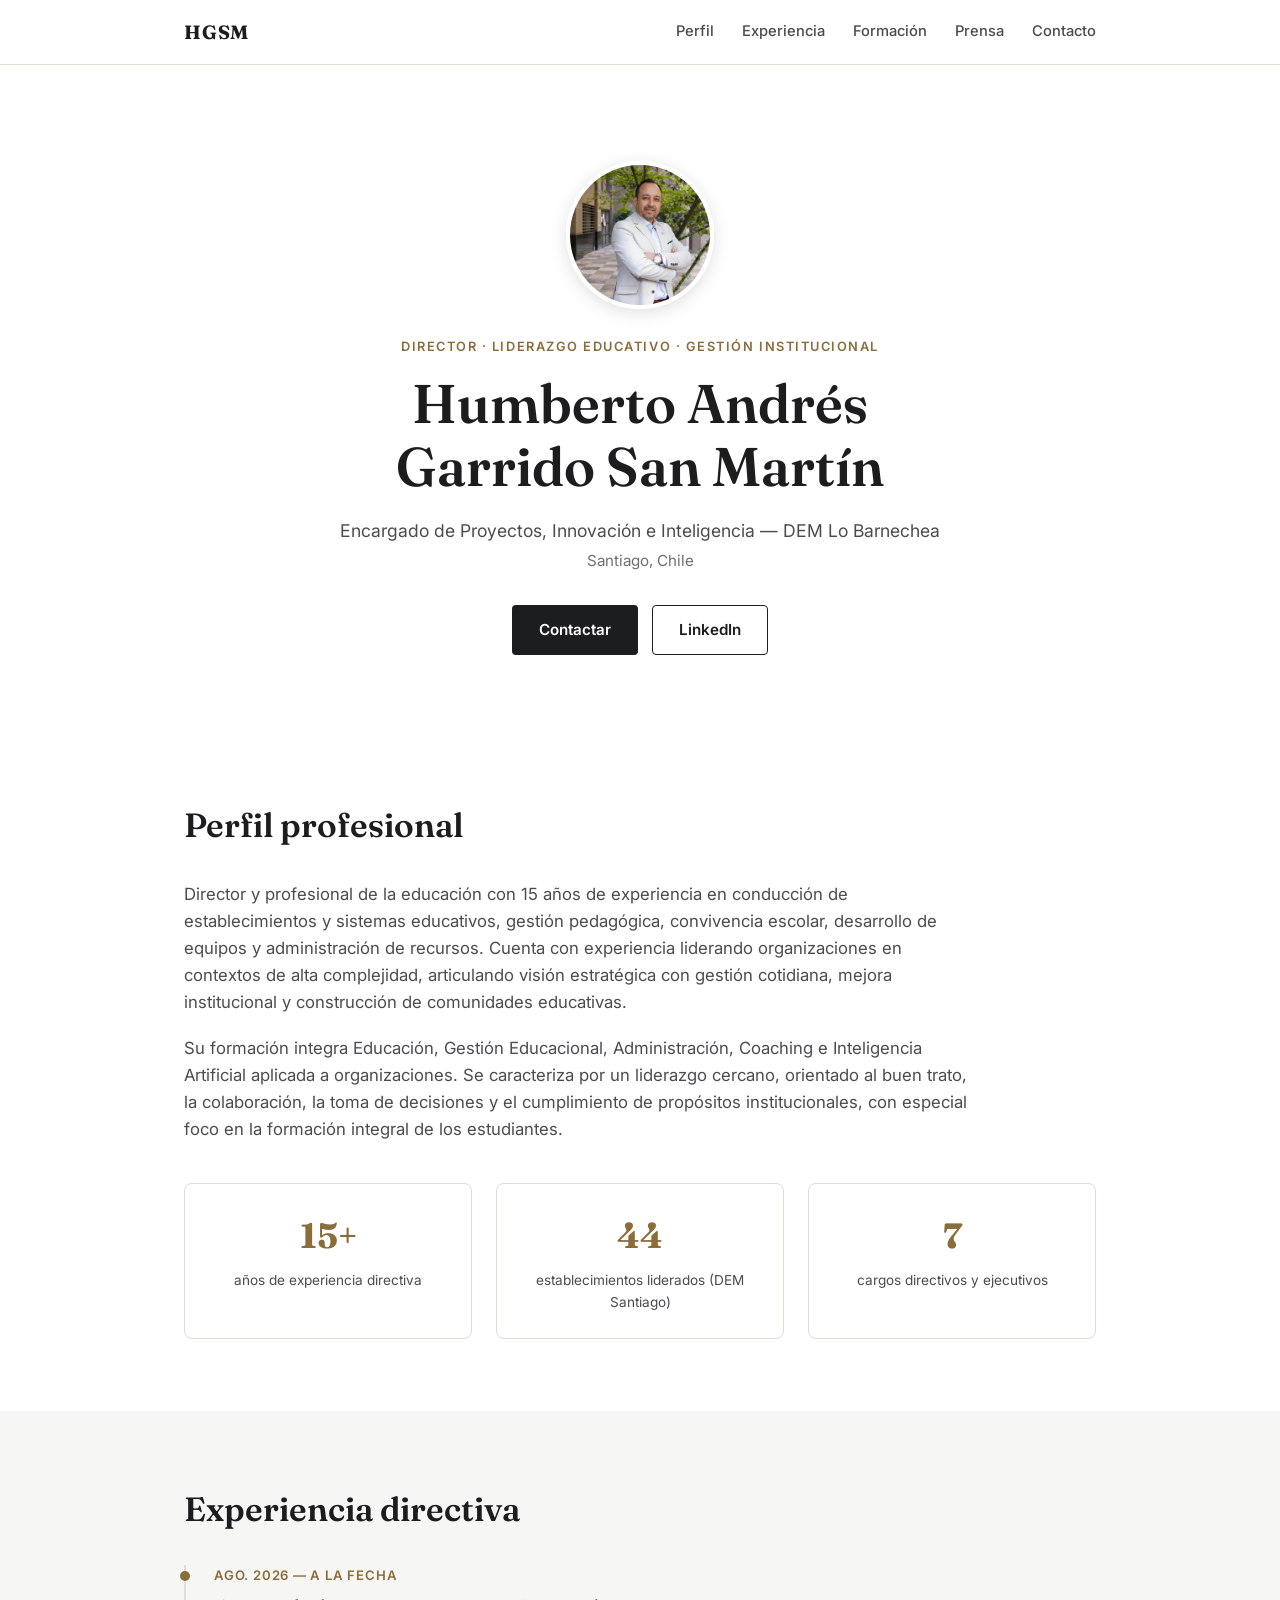
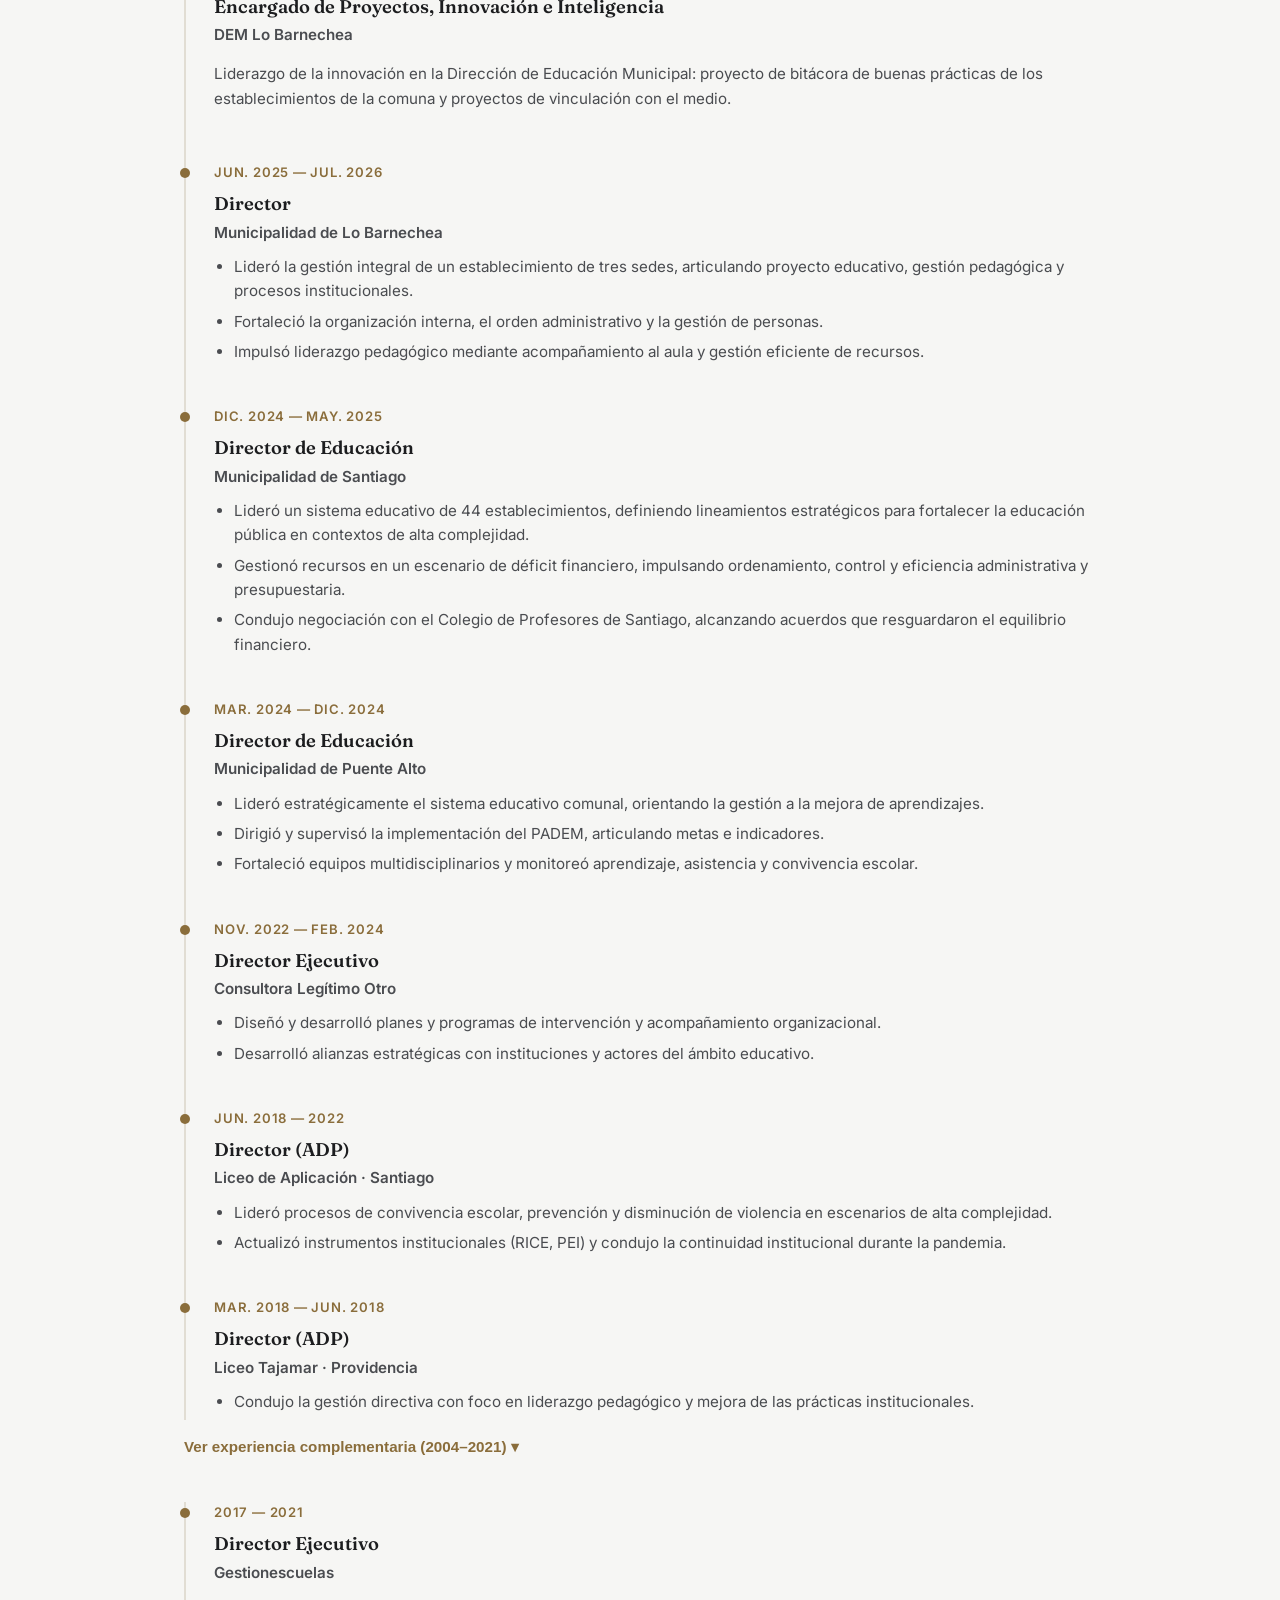
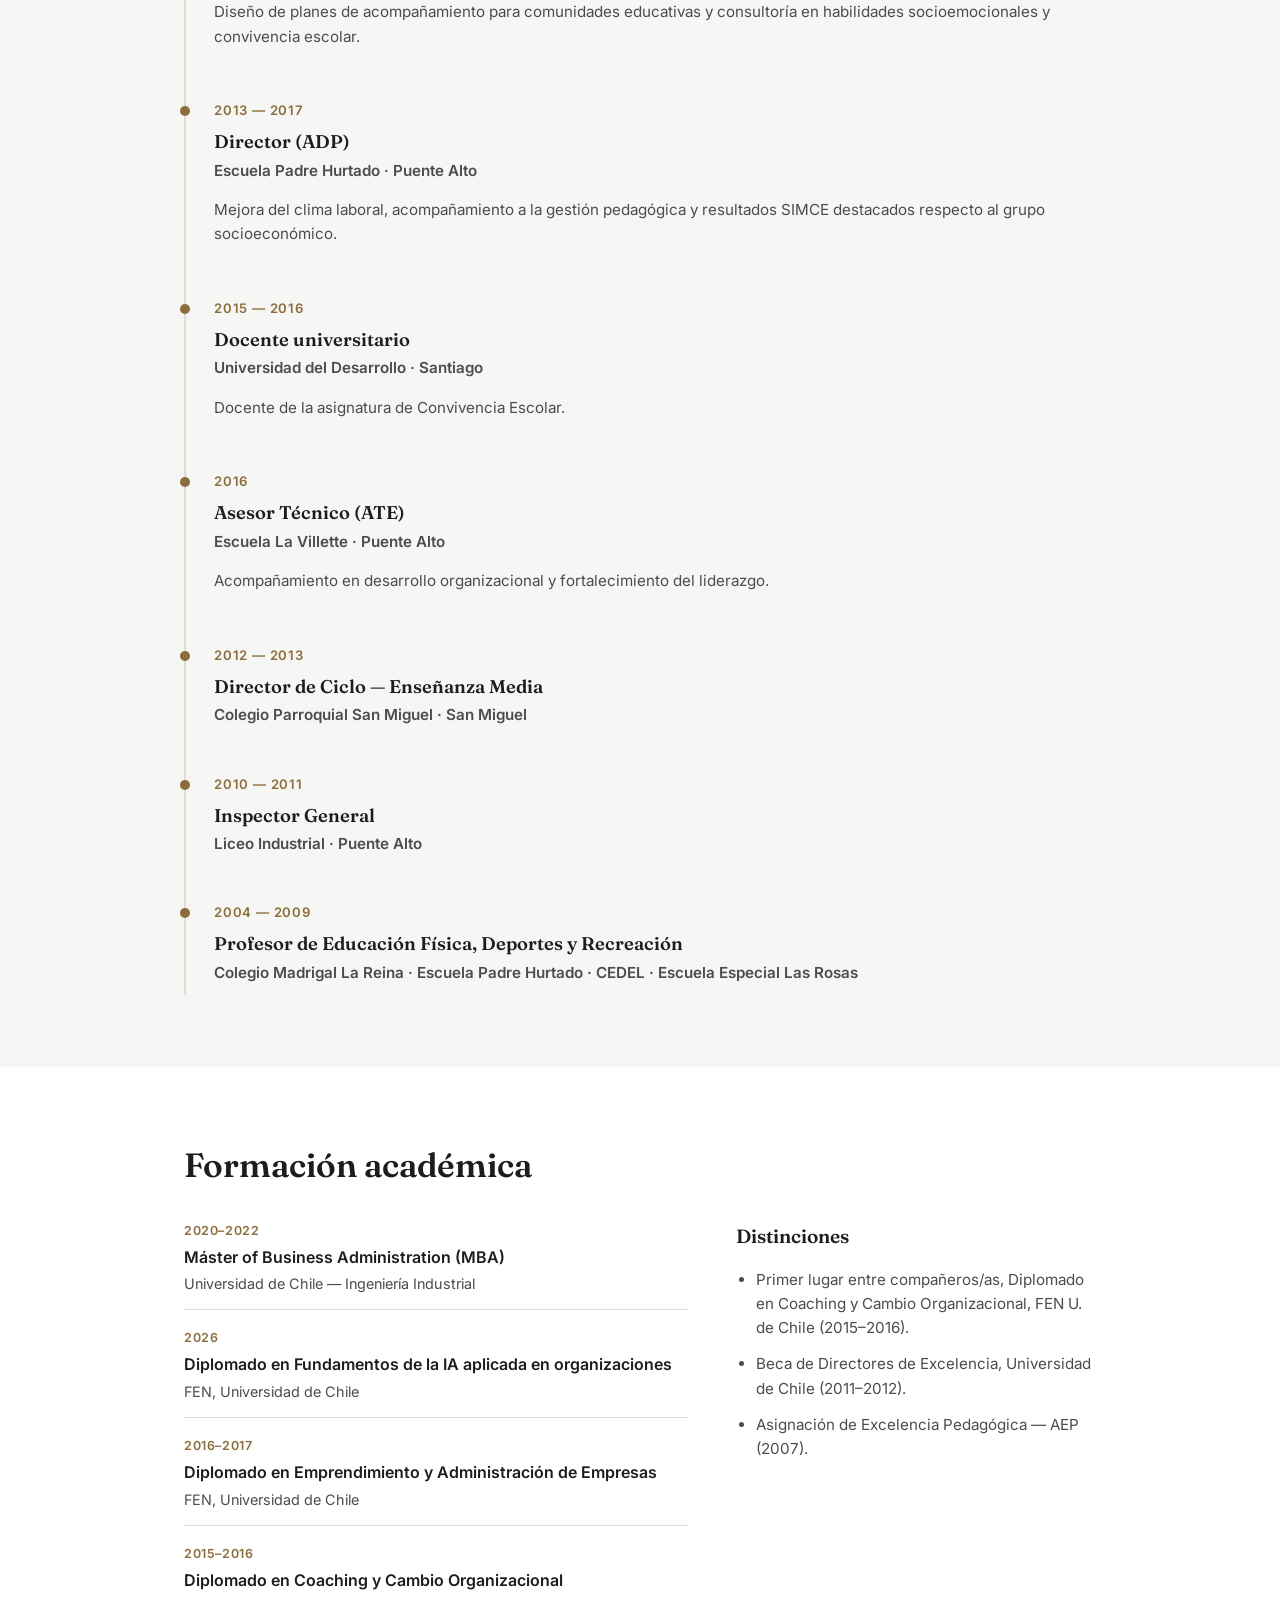
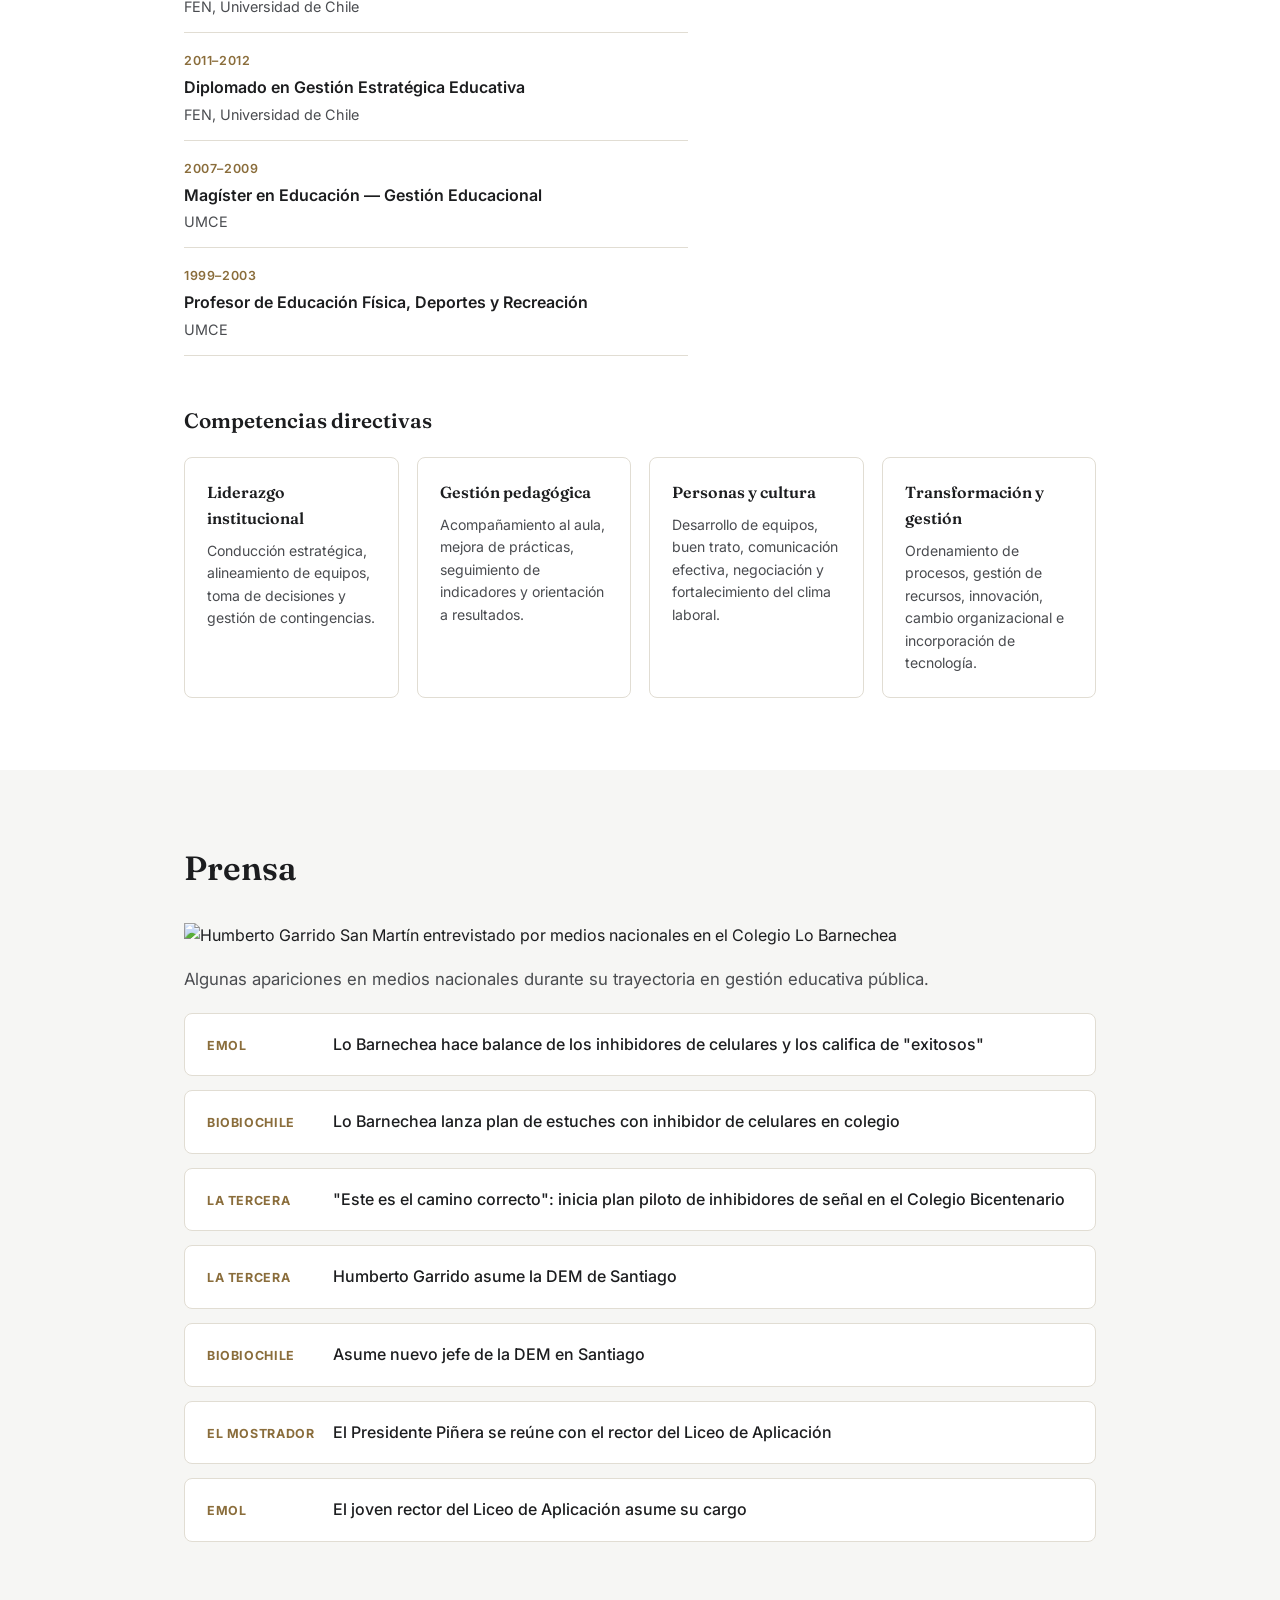
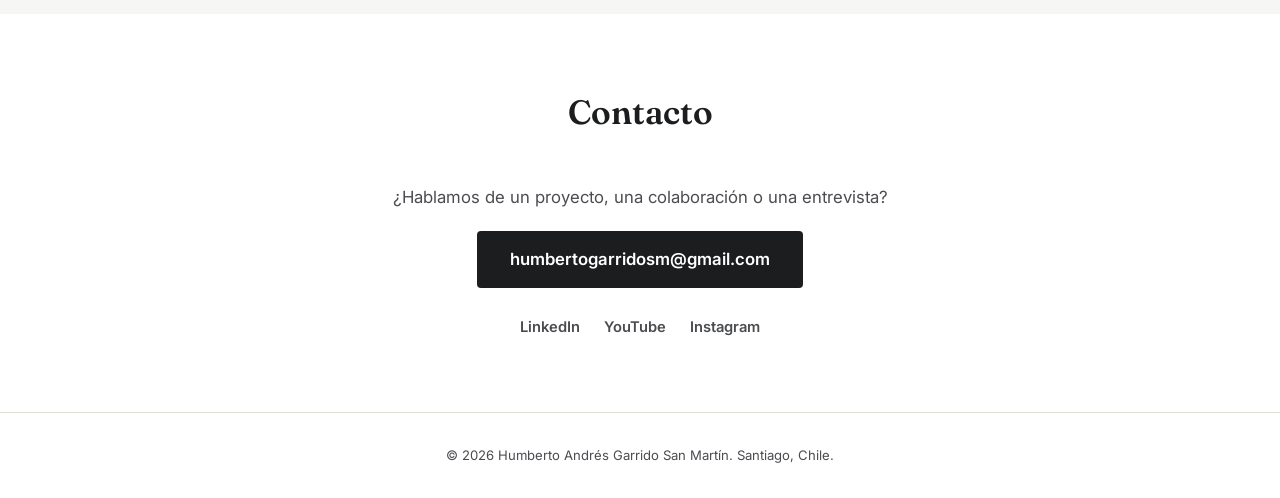
==== index.html @ 07b290a3 "Add files via upload" ====
<!DOCTYPE html>
<html lang="es">
<head>
<meta charset="UTF-8">
<meta name="viewport" content="width=device-width, initial-scale=1.0">
<title>Humberto Garrido San Martín · Director · Liderazgo Educativo</title>
<meta name="description" content="Humberto Andrés Garrido San Martín — Director y profesional de la educación con 15 años de experiencia en liderazgo educativo, gestión institucional y convivencia escolar.">
<link rel="preconnect" href="https://fonts.googleapis.com">
<link rel="preconnect" href="https://fonts.gstatic.com" crossorigin>
<link href="https://fonts.googleapis.com/css2?family=Fraunces:opsz,wght@9..144,400;9..144,600;9..144,700&family=Inter:wght@400;500;600;700&display=swap" rel="stylesheet">
<link rel="stylesheet" href="css/style.css">
</head>
<body>

<header class="site-header" id="top">
  <div class="container header-inner">
    <a href="#top" class="brand">HGSM</a>
    <nav class="nav" id="nav">
      <a href="#perfil">Perfil</a>
      <a href="#experiencia">Experiencia</a>
      <a href="#formacion">Formación</a>
      <a href="#prensa">Prensa</a>
      <a href="#contacto">Contacto</a>
    </nav>
    <button class="nav-toggle" id="navToggle" aria-label="Abrir menú">
      <span></span><span></span><span></span>
    </button>
  </div>
</header>

<main>

  <section class="hero">
    <div class="container hero-inner">
      <img class="hero-avatar" src="images/humberto-garrido.jpg" alt="Humberto Garrido San Martín">
      <p class="eyebrow">Director · Liderazgo Educativo · Gestión Institucional</p>
      <h1>Humberto Andrés<br>Garrido San Martín</h1>
      <p class="hero-role">Encargado de Proyectos, Innovación e Inteligencia — DEM Lo Barnechea</p>
      <p class="hero-location">Santiago, Chile</p>
      <div class="hero-actions">
        <a href="#contacto" class="btn btn-primary">Contactar</a>
        <a href="https://www.linkedin.com/in/humberto-garrido-san-mart%C3%ADn-1868885a/" target="_blank" rel="noopener" class="btn btn-secondary">LinkedIn</a>
      </div>
    </div>
  </section>

  <section id="perfil" class="section">
    <div class="container">
      <h2 class="section-title">Perfil profesional</h2>
      <p class="lead">
        Director y profesional de la educación con 15 años de experiencia en conducción de establecimientos
        y sistemas educativos, gestión pedagógica, convivencia escolar, desarrollo de equipos y administración
        de recursos. Cuenta con experiencia liderando organizaciones en contextos de alta complejidad,
        articulando visión estratégica con gestión cotidiana, mejora institucional y construcción de
        comunidades educativas.
      </p>
      <p class="lead">
        Su formación integra Educación, Gestión Educacional, Administración, Coaching e Inteligencia
        Artificial aplicada a organizaciones. Se caracteriza por un liderazgo cercano, orientado al buen
        trato, la colaboración, la toma de decisiones y el cumplimiento de propósitos institucionales, con
        especial foco en la formación integral de los estudiantes.
      </p>

      <div class="stats">
        <div class="stat">
          <span class="stat-number">15+</span>
          <span class="stat-label">años de experiencia directiva</span>
        </div>
        <div class="stat">
          <span class="stat-number">44</span>
          <span class="stat-label">establecimientos liderados (DEM Santiago)</span>
        </div>
        <div class="stat">
          <span class="stat-number">7</span>
          <span class="stat-label">cargos directivos y ejecutivos</span>
        </div>
      </div>
    </div>
  </section>

  <section id="experiencia" class="section section-alt">
    <div class="container">
      <h2 class="section-title">Experiencia directiva</h2>

      <div class="timeline">

        <article class="timeline-item">
          <div class="timeline-date">Ago. 2026 — a la fecha</div>
          <div class="timeline-content">
            <h3>Encargado de Proyectos, Innovación e Inteligencia</h3>
            <p class="timeline-org">DEM Lo Barnechea</p>
            <p>Liderazgo de la innovación en la Dirección de Educación Municipal: proyecto de bitácora de
              buenas prácticas de los establecimientos de la comuna y proyectos de vinculación con el medio.</p>
          </div>
        </article>

        <article class="timeline-item">
          <div class="timeline-date">Jun. 2025 — Jul. 2026</div>
          <div class="timeline-content">
            <h3>Director</h3>
            <p class="timeline-org">Municipalidad de Lo Barnechea</p>
            <ul>
              <li>Lideró la gestión integral de un establecimiento de tres sedes, articulando proyecto educativo, gestión pedagógica y procesos institucionales.</li>
              <li>Fortaleció la organización interna, el orden administrativo y la gestión de personas.</li>
              <li>Impulsó liderazgo pedagógico mediante acompañamiento al aula y gestión eficiente de recursos.</li>
            </ul>
          </div>
        </article>

        <article class="timeline-item">
          <div class="timeline-date">Dic. 2024 — May. 2025</div>
          <div class="timeline-content">
            <h3>Director de Educación</h3>
            <p class="timeline-org">Municipalidad de Santiago</p>
            <ul>
              <li>Lideró un sistema educativo de 44 establecimientos, definiendo lineamientos estratégicos para fortalecer la educación pública en contextos de alta complejidad.</li>
              <li>Gestionó recursos en un escenario de déficit financiero, impulsando ordenamiento, control y eficiencia administrativa y presupuestaria.</li>
              <li>Condujo negociación con el Colegio de Profesores de Santiago, alcanzando acuerdos que resguardaron el equilibrio financiero.</li>
            </ul>
          </div>
        </article>

        <article class="timeline-item">
          <div class="timeline-date">Mar. 2024 — Dic. 2024</div>
          <div class="timeline-content">
            <h3>Director de Educación</h3>
            <p class="timeline-org">Municipalidad de Puente Alto</p>
            <ul>
              <li>Lideró estratégicamente el sistema educativo comunal, orientando la gestión a la mejora de aprendizajes.</li>
              <li>Dirigió y supervisó la implementación del PADEM, articulando metas e indicadores.</li>
              <li>Fortaleció equipos multidisciplinarios y monitoreó aprendizaje, asistencia y convivencia escolar.</li>
            </ul>
          </div>
        </article>

        <article class="timeline-item">
          <div class="timeline-date">Nov. 2022 — Feb. 2024</div>
          <div class="timeline-content">
            <h3>Director Ejecutivo</h3>
            <p class="timeline-org">Consultora Legítimo Otro</p>
            <ul>
              <li>Diseñó y desarrolló planes y programas de intervención y acompañamiento organizacional.</li>
              <li>Desarrolló alianzas estratégicas con instituciones y actores del ámbito educativo.</li>
            </ul>
          </div>
        </article>

        <article class="timeline-item">
          <div class="timeline-date">Jun. 2018 — 2022</div>
          <div class="timeline-content">
            <h3>Director (ADP)</h3>
            <p class="timeline-org">Liceo de Aplicación · Santiago</p>
            <ul>
              <li>Lideró procesos de convivencia escolar, prevención y disminución de violencia en escenarios de alta complejidad.</li>
              <li>Actualizó instrumentos institucionales (RICE, PEI) y condujo la continuidad institucional durante la pandemia.</li>
            </ul>
          </div>
        </article>

        <article class="timeline-item">
          <div class="timeline-date">Mar. 2018 — Jun. 2018</div>
          <div class="timeline-content">
            <h3>Director (ADP)</h3>
            <p class="timeline-org">Liceo Tajamar · Providencia</p>
            <ul>
              <li>Condujo la gestión directiva con foco en liderazgo pedagógico y mejora de las prácticas institucionales.</li>
            </ul>
          </div>
        </article>

      </div>

      <button class="btn btn-text" id="toggleMore">Ver experiencia complementaria (2004–2021) ▾</button>

      <div class="timeline timeline-more" id="moreExperience" hidden>
        <article class="timeline-item">
          <div class="timeline-date">2017 — 2021</div>
          <div class="timeline-content">
            <h3>Director Ejecutivo</h3>
            <p class="timeline-org">Gestionescuelas</p>
            <p>Diseño de planes de acompañamiento para comunidades educativas y consultoría en habilidades socioemocionales y convivencia escolar.</p>
          </div>
        </article>
        <article class="timeline-item">
          <div class="timeline-date">2013 — 2017</div>
          <div class="timeline-content">
            <h3>Director (ADP)</h3>
            <p class="timeline-org">Escuela Padre Hurtado · Puente Alto</p>
            <p>Mejora del clima laboral, acompañamiento a la gestión pedagógica y resultados SIMCE destacados respecto al grupo socioeconómico.</p>
          </div>
        </article>
        <article class="timeline-item">
          <div class="timeline-date">2015 — 2016</div>
          <div class="timeline-content">
            <h3>Docente universitario</h3>
            <p class="timeline-org">Universidad del Desarrollo · Santiago</p>
            <p>Docente de la asignatura de Convivencia Escolar.</p>
          </div>
        </article>
        <article class="timeline-item">
          <div class="timeline-date">2016</div>
          <div class="timeline-content">
            <h3>Asesor Técnico (ATE)</h3>
            <p class="timeline-org">Escuela La Villette · Puente Alto</p>
            <p>Acompañamiento en desarrollo organizacional y fortalecimiento del liderazgo.</p>
          </div>
        </article>
        <article class="timeline-item">
          <div class="timeline-date">2012 — 2013</div>
          <div class="timeline-content">
            <h3>Director de Ciclo — Enseñanza Media</h3>
            <p class="timeline-org">Colegio Parroquial San Miguel · San Miguel</p>
          </div>
        </article>
        <article class="timeline-item">
          <div class="timeline-date">2010 — 2011</div>
          <div class="timeline-content">
            <h3>Inspector General</h3>
            <p class="timeline-org">Liceo Industrial · Puente Alto</p>
          </div>
        </article>
        <article class="timeline-item">
          <div class="timeline-date">2004 — 2009</div>
          <div class="timeline-content">
            <h3>Profesor de Educación Física, Deportes y Recreación</h3>
            <p class="timeline-org">Colegio Madrigal La Reina · Escuela Padre Hurtado · CEDEL · Escuela Especial Las Rosas</p>
          </div>
        </article>
      </div>
    </div>
  </section>

  <section id="formacion" class="section">
    <div class="container">
      <h2 class="section-title">Formación académica</h2>
      <div class="grid-2">
        <ul class="edu-list">
          <li><span class="edu-date">2020–2022</span><span class="edu-name">Máster of Business Administration (MBA)</span><span class="edu-org">Universidad de Chile — Ingeniería Industrial</span></li>
          <li><span class="edu-date">2026</span><span class="edu-name">Diplomado en Fundamentos de la IA aplicada en organizaciones</span><span class="edu-org">FEN, Universidad de Chile</span></li>
          <li><span class="edu-date">2016–2017</span><span class="edu-name">Diplomado en Emprendimiento y Administración de Empresas</span><span class="edu-org">FEN, Universidad de Chile</span></li>
          <li><span class="edu-date">2015–2016</span><span class="edu-name">Diplomado en Coaching y Cambio Organizacional</span><span class="edu-org">FEN, Universidad de Chile</span></li>
          <li><span class="edu-date">2011–2012</span><span class="edu-name">Diplomado en Gestión Estratégica Educativa</span><span class="edu-org">FEN, Universidad de Chile</span></li>
          <li><span class="edu-date">2007–2009</span><span class="edu-name">Magíster en Educación — Gestión Educacional</span><span class="edu-org">UMCE</span></li>
          <li><span class="edu-date">1999–2003</span><span class="edu-name">Profesor de Educación Física, Deportes y Recreación</span><span class="edu-org">UMCE</span></li>
        </ul>

        <div class="side-block">
          <h3>Distinciones</h3>
          <ul class="bullet-list">
            <li>Primer lugar entre compañeros/as, Diplomado en Coaching y Cambio Organizacional, FEN U. de Chile (2015–2016).</li>
            <li>Beca de Directores de Excelencia, Universidad de Chile (2011–2012).</li>
            <li>Asignación de Excelencia Pedagógica — AEP (2007).</li>
          </ul>
        </div>
      </div>

      <h3 class="subsection-title">Competencias directivas</h3>
      <div class="cards">
        <div class="card">
          <h4>Liderazgo institucional</h4>
          <p>Conducción estratégica, alineamiento de equipos, toma de decisiones y gestión de contingencias.</p>
        </div>
        <div class="card">
          <h4>Gestión pedagógica</h4>
          <p>Acompañamiento al aula, mejora de prácticas, seguimiento de indicadores y orientación a resultados.</p>
        </div>
        <div class="card">
          <h4>Personas y cultura</h4>
          <p>Desarrollo de equipos, buen trato, comunicación efectiva, negociación y fortalecimiento del clima laboral.</p>
        </div>
        <div class="card">
          <h4>Transformación y gestión</h4>
          <p>Ordenamiento de procesos, gestión de recursos, innovación, cambio organizacional e incorporación de tecnología.</p>
        </div>
      </div>
    </div>
  </section>

  <section id="prensa" class="section section-alt">
    <div class="container">
      <h2 class="section-title">Prensa</h2>
      <img class="press-photo" src="images/prensa-entrevista.jpg" alt="Humberto Garrido San Martín entrevistado por medios nacionales en el Colegio Lo Barnechea">
      <p class="lead">Algunas apariciones en medios nacionales durante su trayectoria en gestión educativa pública.</p>
      <div class="press-list">
        <a class="press-item" href="https://www.emol.com/noticias/Nacional/2026/02/20/1192049/celulares-colegios-inhibidores-lo-barnechea.html" target="_blank" rel="noopener">
          <span class="press-outlet">Emol</span>
          <span class="press-headline">Lo Barnechea hace balance de los inhibidores de celulares y los califica de "exitosos"</span>
        </a>
        <a class="press-item" href="https://www.biobiochile.cl/noticias/nacional/region-metropolitana/2025/08/27/no-mas-tiktok-en-clases-lo-barnechea-lanza-plan-de-estuches-con-inhibidor-de-celulares-en-colegio.shtml" target="_blank" rel="noopener">
          <span class="press-outlet">BioBioChile</span>
          <span class="press-headline">Lo Barnechea lanza plan de estuches con inhibidor de celulares en colegio</span>
        </a>
        <a class="press-item" href="https://www.latercera.com/nacional/noticia/este-es-el-camino-correcto-lo-barnechea-inicia-plan-piloto-de-inhibidores-de-senal-de-celulares-en-colegio-bicentenario/" target="_blank" rel="noopener">
          <span class="press-outlet">La Tercera</span>
          <span class="press-headline">"Este es el camino correcto": inicia plan piloto de inhibidores de señal en el Colegio Bicentenario</span>
        </a>
        <a class="press-item" href="https://www.latercera.com/la-tercera-pm/noticia/de-desafectado-del-liceo-de-aplicacion-a-nuevo-jefe-de-educacion-municipal-humberto-garrido-asume-la-dem-de-santiago/UL3YGDWC4NBVJFRKLESREF2JAQ/" target="_blank" rel="noopener">
          <span class="press-outlet">La Tercera</span>
          <span class="press-headline">Humberto Garrido asume la DEM de Santiago</span>
        </a>
        <a class="press-item" href="https://www.biobiochile.cl/noticias/nacional/region-metropolitana/2024/12/09/asume-nuevo-jefe-s-de-la-dem-en-santiago-se-reunio-con-la-comunidad-del-colegio-de-nino-empalado.shtml" target="_blank" rel="noopener">
          <span class="press-outlet">BioBioChile</span>
          <span class="press-headline">Asume nuevo jefe de la DEM en Santiago</span>
        </a>
        <a class="press-item" href="https://www.elmostrador.cl/noticias/pais/2018/06/26/pinera-con-el-rector-del-liceo-de-aplicacion-el-respeto-es-fundamental/" target="_blank" rel="noopener">
          <span class="press-outlet">El Mostrador</span>
          <span class="press-headline">El Presidente Piñera se reúne con el rector del Liceo de Aplicación</span>
        </a>
        <a class="press-item" href="https://www.emol.com/noticias/Nacional/2018/06/25/911113/Humberto-Garrido-El-rector-que-busca-eliminar-los-disturbios-dentro-del-Liceo-de-Aplicacion.html" target="_blank" rel="noopener">
          <span class="press-outlet">Emol</span>
          <span class="press-headline">El joven rector del Liceo de Aplicación asume su cargo</span>
        </a>
      </div>
    </div>
  </section>

  <section id="contacto" class="section contact-section">
    <div class="container contact-inner">
      <h2 class="section-title">Contacto</h2>
      <p class="lead">¿Hablamos de un proyecto, una colaboración o una entrevista?</p>
      <a class="btn btn-primary btn-lg" href="mailto:humbertogarridosm@gmail.com">humbertogarridosm@gmail.com</a>
      <div class="social-links">
        <a href="https://www.linkedin.com/in/humberto-garrido-san-mart%C3%ADn-1868885a/" target="_blank" rel="noopener">LinkedIn</a>
        <a href="https://www.youtube.com/@humbertogarridosanmartin4519/videos" target="_blank" rel="noopener">YouTube</a>
        <a href="https://www.instagram.com/humberto_garrido_san_martin/" target="_blank" rel="noopener">Instagram</a>
      </div>
    </div>
  </section>

</main>

<footer class="site-footer">
  <div class="container">
    <p>© <span id="year"></span> Humberto Andrés Garrido San Martín. Santiago, Chile.</p>
  </div>
</footer>

<script src="js/main.js"></script>
</body>
</html>
---- css/style.css ----
:root {
  --bg: #ffffff;
  --bg-alt: #f6f6f4;
  --ink: #1c1d1f;
  --ink-soft: #4a4c50;
  --accent: #8a6d3b;
  --accent-ink: #ffffff;
  --line: #e1ddd3;
  --card-bg: #ffffff;
  --font-serif: 'Fraunces', Georgia, serif;
  --font-sans: 'Inter', -apple-system, BlinkMacSystemFont, sans-serif;
  --max-width: 960px;
}

* { box-sizing: border-box; }

html { scroll-behavior: smooth; }

body {
  margin: 0;
  background: var(--bg);
  color: var(--ink);
  font-family: var(--font-sans);
  line-height: 1.6;
  -webkit-font-smoothing: antialiased;
}

.container {
  max-width: var(--max-width);
  margin: 0 auto;
  padding: 0 24px;
}

h1, h2, h3, h4 {
  font-family: var(--font-serif);
  font-weight: 600;
  margin: 0 0 12px;
  color: var(--ink);
}

a { color: inherit; }

/* Header */
.site-header {
  position: sticky;
  top: 0;
  z-index: 50;
  background: rgba(255, 255, 255, 0.9);
  backdrop-filter: blur(8px);
  border-bottom: 1px solid var(--line);
}

.header-inner {
  display: flex;
  align-items: center;
  justify-content: space-between;
  height: 64px;
}

.brand {
  font-family: var(--font-serif);
  font-weight: 700;
  font-size: 1.2rem;
  text-decoration: none;
  letter-spacing: 0.04em;
}

.nav {
  display: flex;
  gap: 28px;
}

.nav a {
  text-decoration: none;
  font-size: 0.92rem;
  font-weight: 500;
  color: var(--ink-soft);
  transition: color 0.2s;
}

.nav a:hover { color: var(--accent); }

.nav-toggle {
  display: none;
  flex-direction: column;
  gap: 5px;
  background: none;
  border: none;
  cursor: pointer;
  padding: 8px;
}

.nav-toggle span {
  width: 22px;
  height: 2px;
  background: var(--ink);
}

/* Hero */
.hero {
  padding: 96px 0 72px;
  text-align: center;
}

.hero-avatar {
  width: 148px;
  height: 148px;
  border-radius: 50%;
  object-fit: cover;
  object-position: 55% 25%;
  border: 4px solid var(--card-bg);
  box-shadow: 0 4px 18px rgba(0, 0, 0, 0.12);
  margin: 0 auto 28px;
  display: block;
}

.eyebrow {
  text-transform: uppercase;
  letter-spacing: 0.12em;
  font-size: 0.8rem;
  font-weight: 600;
  color: var(--accent);
  margin-bottom: 16px;
}

.hero h1 {
  font-size: clamp(2.2rem, 5vw, 3.4rem);
  line-height: 1.15;
  margin-bottom: 18px;
}

.hero-role {
  font-size: 1.1rem;
  color: var(--ink-soft);
  margin: 0 0 4px;
}

.hero-location {
  font-size: 0.95rem;
  color: var(--ink-soft);
  opacity: 0.8;
  margin: 0 0 32px;
}

.hero-actions {
  display: flex;
  gap: 14px;
  justify-content: center;
  flex-wrap: wrap;
}

/* Buttons */
.btn {
  display: inline-block;
  padding: 12px 26px;
  border-radius: 4px;
  font-weight: 600;
  font-size: 0.95rem;
  text-decoration: none;
  transition: all 0.2s;
  border: 1px solid transparent;
}

.btn-primary {
  background: var(--ink);
  color: #fff;
}
.btn-primary:hover { background: var(--accent); }

.btn-secondary {
  border-color: var(--ink);
  color: var(--ink);
}
.btn-secondary:hover { background: var(--ink); color: #fff; }

.btn-lg { padding: 14px 32px; font-size: 1.05rem; }

.btn-text {
  background: none;
  border: none;
  color: var(--accent);
  font-weight: 600;
  cursor: pointer;
  font-size: 0.95rem;
  padding: 10px 0;
  margin-top: 8px;
}

/* Sections */
.section { padding: 72px 0; }
.section-alt { background: var(--bg-alt); }

.section-title {
  font-size: clamp(1.6rem, 3vw, 2.1rem);
  margin-bottom: 28px;
}

.subsection-title {
  font-size: 1.3rem;
  margin: 48px 0 20px;
}

.lead {
  font-size: 1.05rem;
  color: var(--ink-soft);
  max-width: 72ch;
  margin-bottom: 20px;
}

/* Stats */
.stats {
  display: grid;
  grid-template-columns: repeat(3, 1fr);
  gap: 24px;
  margin-top: 40px;
}

.stat {
  text-align: center;
  padding: 24px 12px;
  background: var(--card-bg);
  border: 1px solid var(--line);
  border-radius: 8px;
}

.stat-number {
  display: block;
  font-family: var(--font-serif);
  font-size: 2.2rem;
  font-weight: 700;
  color: var(--accent);
}

.stat-label {
  display: block;
  font-size: 0.85rem;
  color: var(--ink-soft);
  margin-top: 6px;
}

/* Timeline */
.timeline {
  border-left: 2px solid var(--line);
  padding-left: 28px;
  display: flex;
  flex-direction: column;
  gap: 36px;
}

.timeline-more { margin-top: 36px; }

.timeline-item { position: relative; }

.timeline-item::before {
  content: '';
  position: absolute;
  left: -34px;
  top: 6px;
  width: 10px;
  height: 10px;
  border-radius: 50%;
  background: var(--accent);
}

.timeline-date {
  font-size: 0.82rem;
  font-weight: 600;
  text-transform: uppercase;
  letter-spacing: 0.06em;
  color: var(--accent);
  margin-bottom: 6px;
}

.timeline-content h3 {
  font-size: 1.15rem;
  margin-bottom: 2px;
}

.timeline-org {
  font-weight: 600;
  color: var(--ink-soft);
  margin: 0 0 10px;
  font-size: 0.95rem;
}

.timeline-content ul {
  margin: 0;
  padding-left: 20px;
}

.timeline-content li {
  margin-bottom: 6px;
  color: var(--ink-soft);
  font-size: 0.95rem;
}

.timeline-content p {
  color: var(--ink-soft);
  font-size: 0.95rem;
}

/* Education */
.grid-2 {
  display: grid;
  grid-template-columns: 1.4fr 1fr;
  gap: 48px;
}

.edu-list {
  list-style: none;
  margin: 0;
  padding: 0;
  display: flex;
  flex-direction: column;
  gap: 18px;
}

.edu-list li {
  display: flex;
  flex-direction: column;
  border-bottom: 1px solid var(--line);
  padding-bottom: 14px;
}

.edu-date {
  font-size: 0.78rem;
  font-weight: 600;
  color: var(--accent);
  text-transform: uppercase;
  letter-spacing: 0.05em;
}

.edu-name {
  font-weight: 600;
  margin-top: 4px;
}

.edu-org {
  font-size: 0.9rem;
  color: var(--ink-soft);
  margin-top: 2px;
}

.side-block h3 {
  font-size: 1.2rem;
  margin-bottom: 16px;
}

.bullet-list {
  padding-left: 20px;
  margin: 0;
  color: var(--ink-soft);
  font-size: 0.95rem;
}

.bullet-list li { margin-bottom: 12px; }

/* Cards */
.cards {
  display: grid;
  grid-template-columns: repeat(4, 1fr);
  gap: 18px;
}

.card {
  background: var(--card-bg);
  border: 1px solid var(--line);
  border-radius: 8px;
  padding: 22px;
}

.card h4 {
  font-size: 1rem;
  margin-bottom: 8px;
}

.card p {
  font-size: 0.88rem;
  color: var(--ink-soft);
  margin: 0;
}

/* Press */
.press-list {
  display: flex;
  flex-direction: column;
  gap: 14px;
}

.press-item {
  display: flex;
  align-items: baseline;
  gap: 16px;
  background: var(--card-bg);
  border: 1px solid var(--line);
  border-radius: 8px;
  padding: 18px 22px;
  text-decoration: none;
  transition: border-color 0.2s;
}

.press-item:hover { border-color: var(--accent); }

.press-outlet {
  font-size: 0.78rem;
  font-weight: 700;
  text-transform: uppercase;
  letter-spacing: 0.05em;
  color: var(--accent);
  flex-shrink: 0;
  width: 110px;
}

.press-headline {
  font-weight: 500;
  color: var(--ink);
}

/* Contact */
.contact-section { text-align: center; }
.contact-inner { display: flex; flex-direction: column; align-items: center; }

.social-links {
  display: flex;
  gap: 24px;
  margin-top: 28px;
}

.social-links a {
  text-decoration: none;
  font-weight: 600;
  font-size: 0.92rem;
  color: var(--ink-soft);
}

.social-links a:hover { color: var(--accent); }

/* Footer */
.site-footer {
  padding: 32px 0;
  text-align: center;
  border-top: 1px solid var(--line);
}

.site-footer p {
  font-size: 0.82rem;
  color: var(--ink-soft);
  margin: 0;
}

/* Responsive */
@media (max-width: 720px) {
  .nav { display: none; }
  .nav-toggle { display: flex; }
  .nav.open {
    display: flex;
    flex-direction: column;
    position: absolute;
    top: 64px;
    left: 0;
    right: 0;
    background: var(--bg);
    padding: 16px 24px;
    border-bottom: 1px solid var(--line);
    gap: 16px;
  }
  .grid-2 { grid-template-columns: 1fr; gap: 32px; }
  .cards { grid-template-columns: 1fr 1fr; }
  .stats { grid-template-columns: 1fr; }
  .press-item { flex-direction: column; gap: 4px; }
  .press-outlet { width: auto; }
}

@media (max-width: 480px) {
  .cards { grid-template-columns: 1fr; }
}
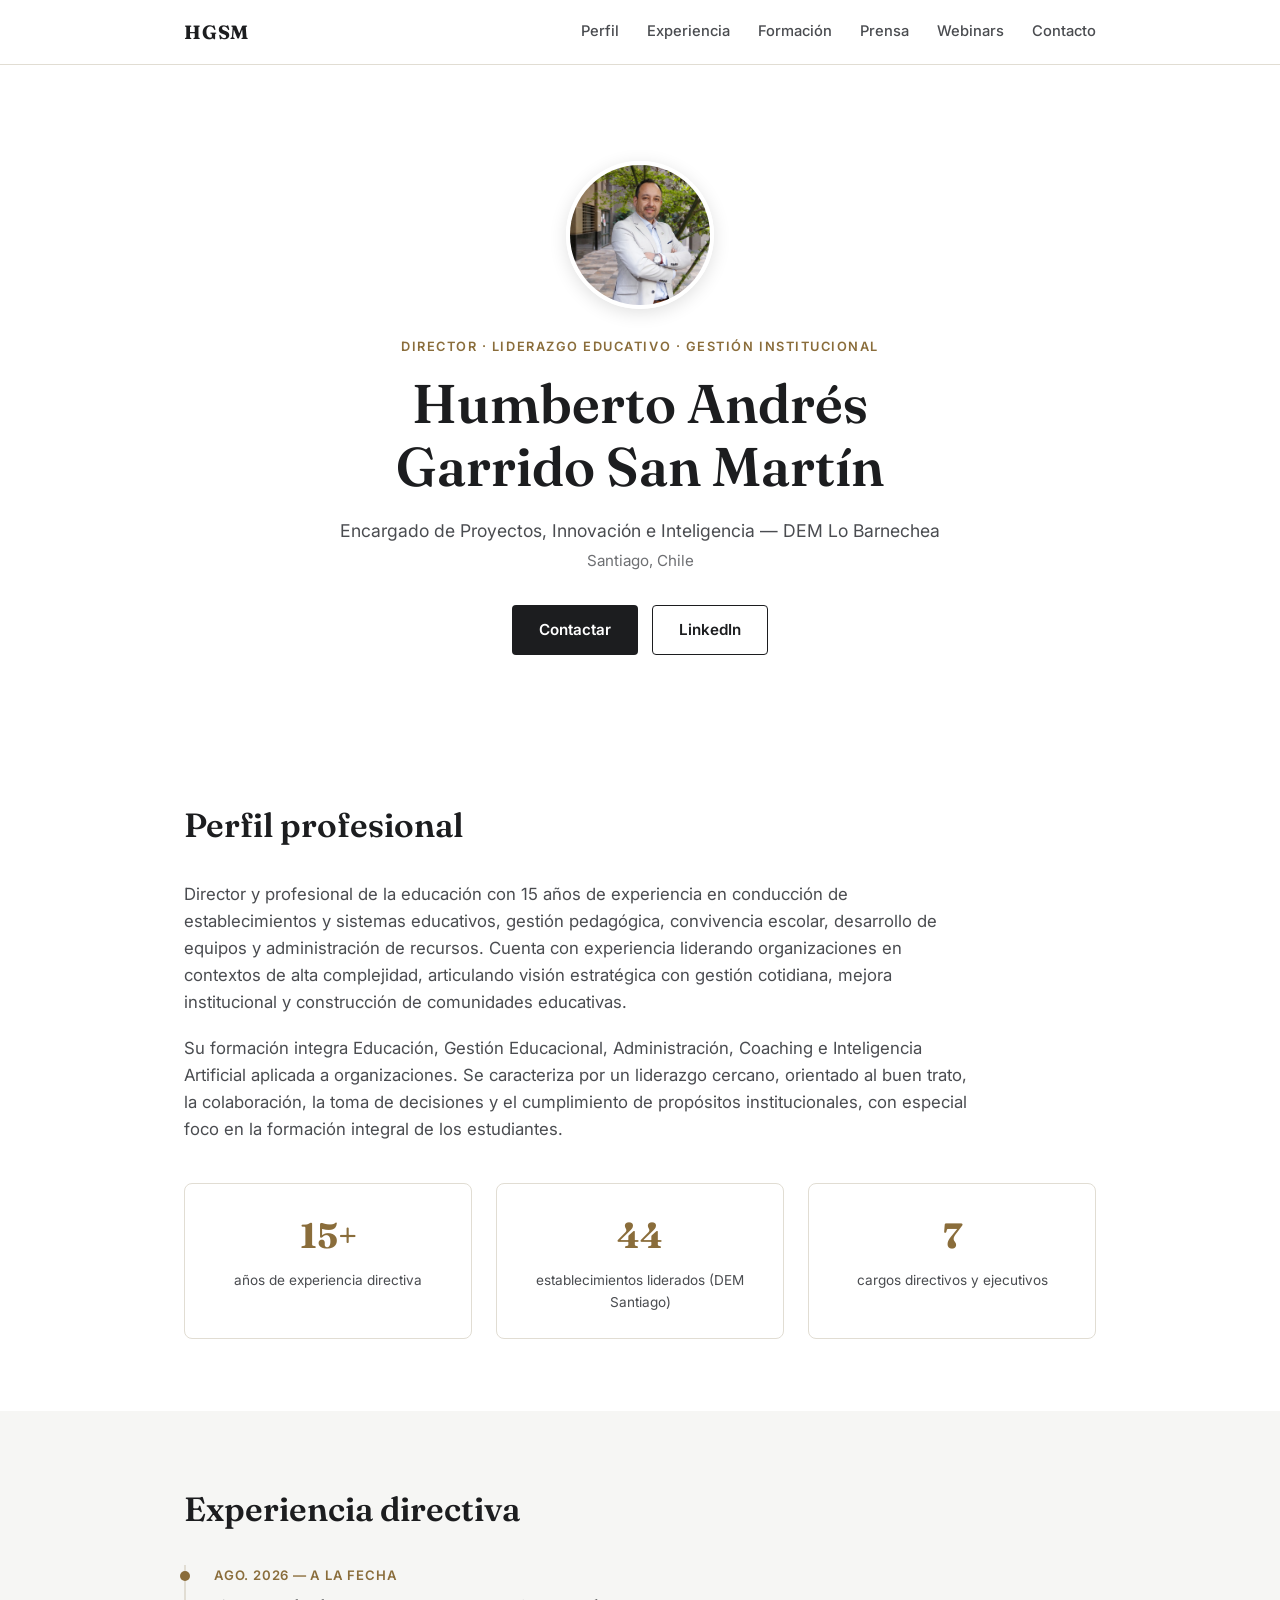
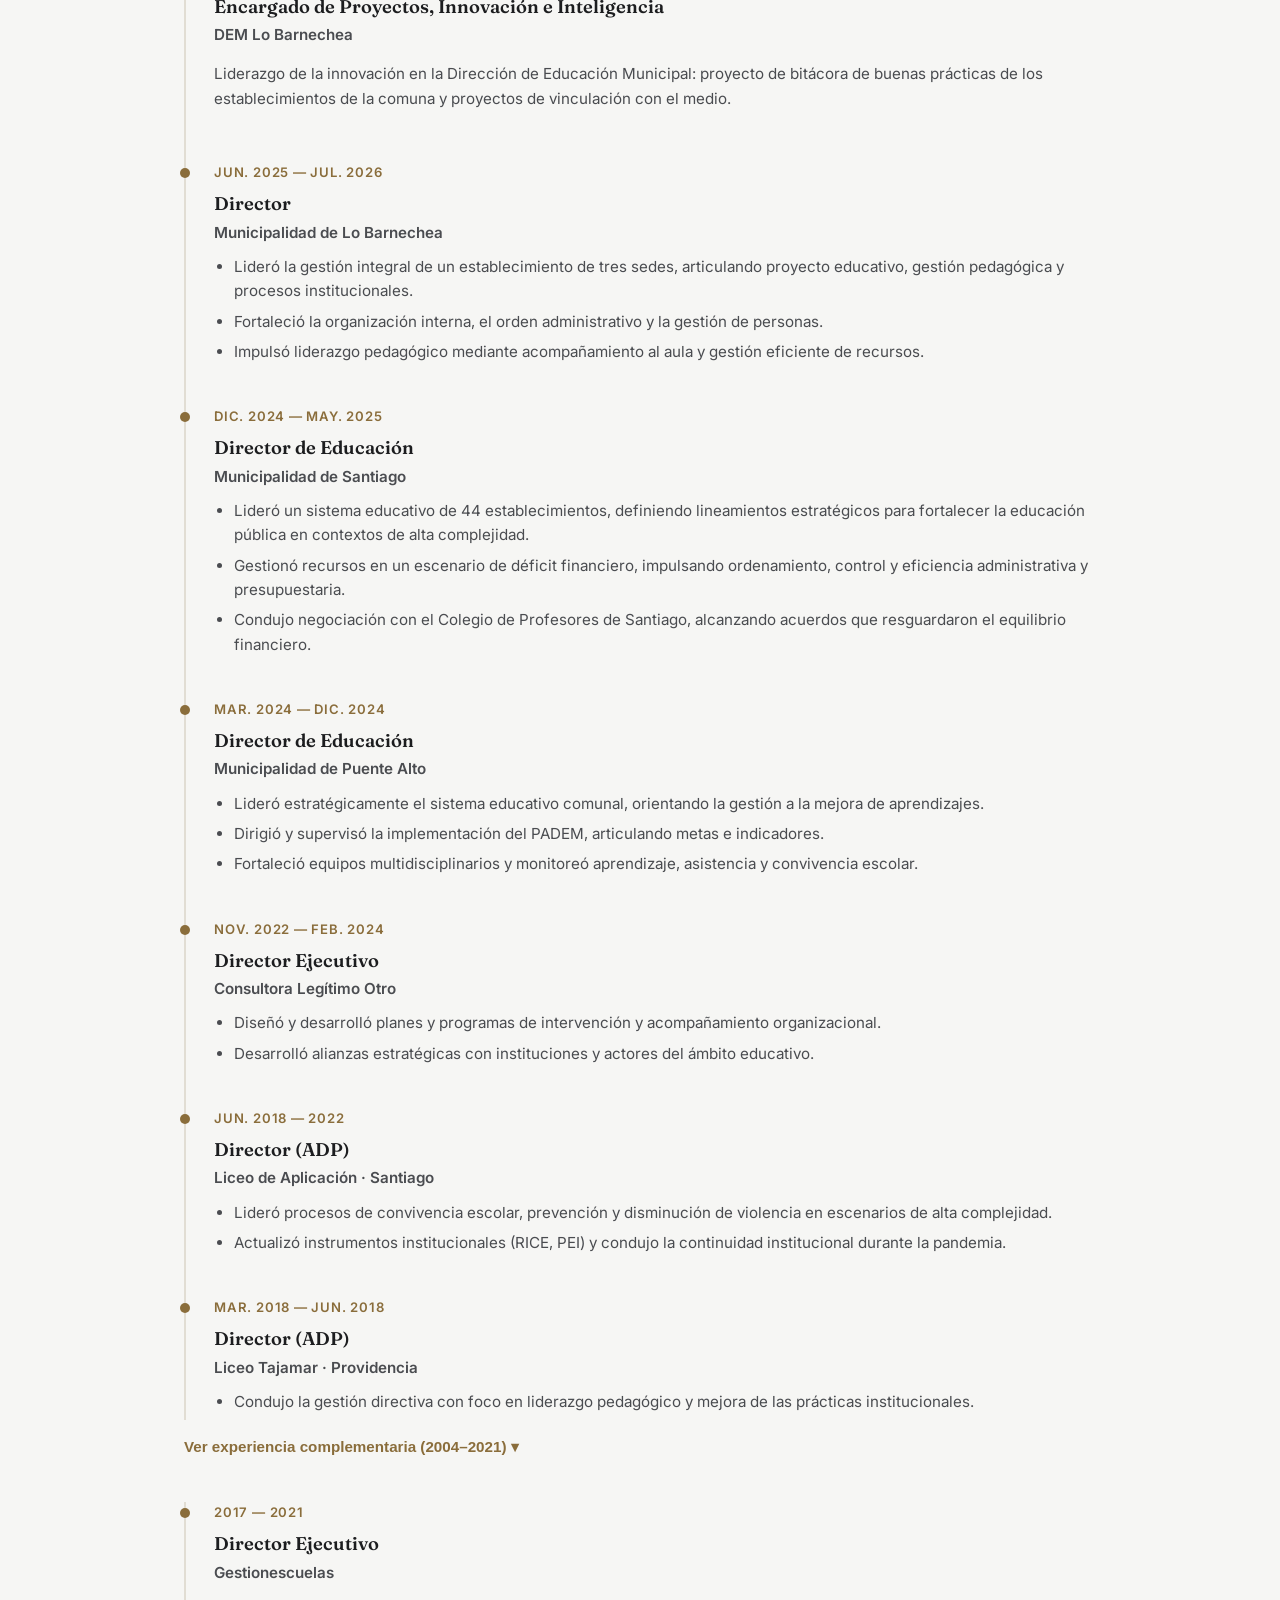
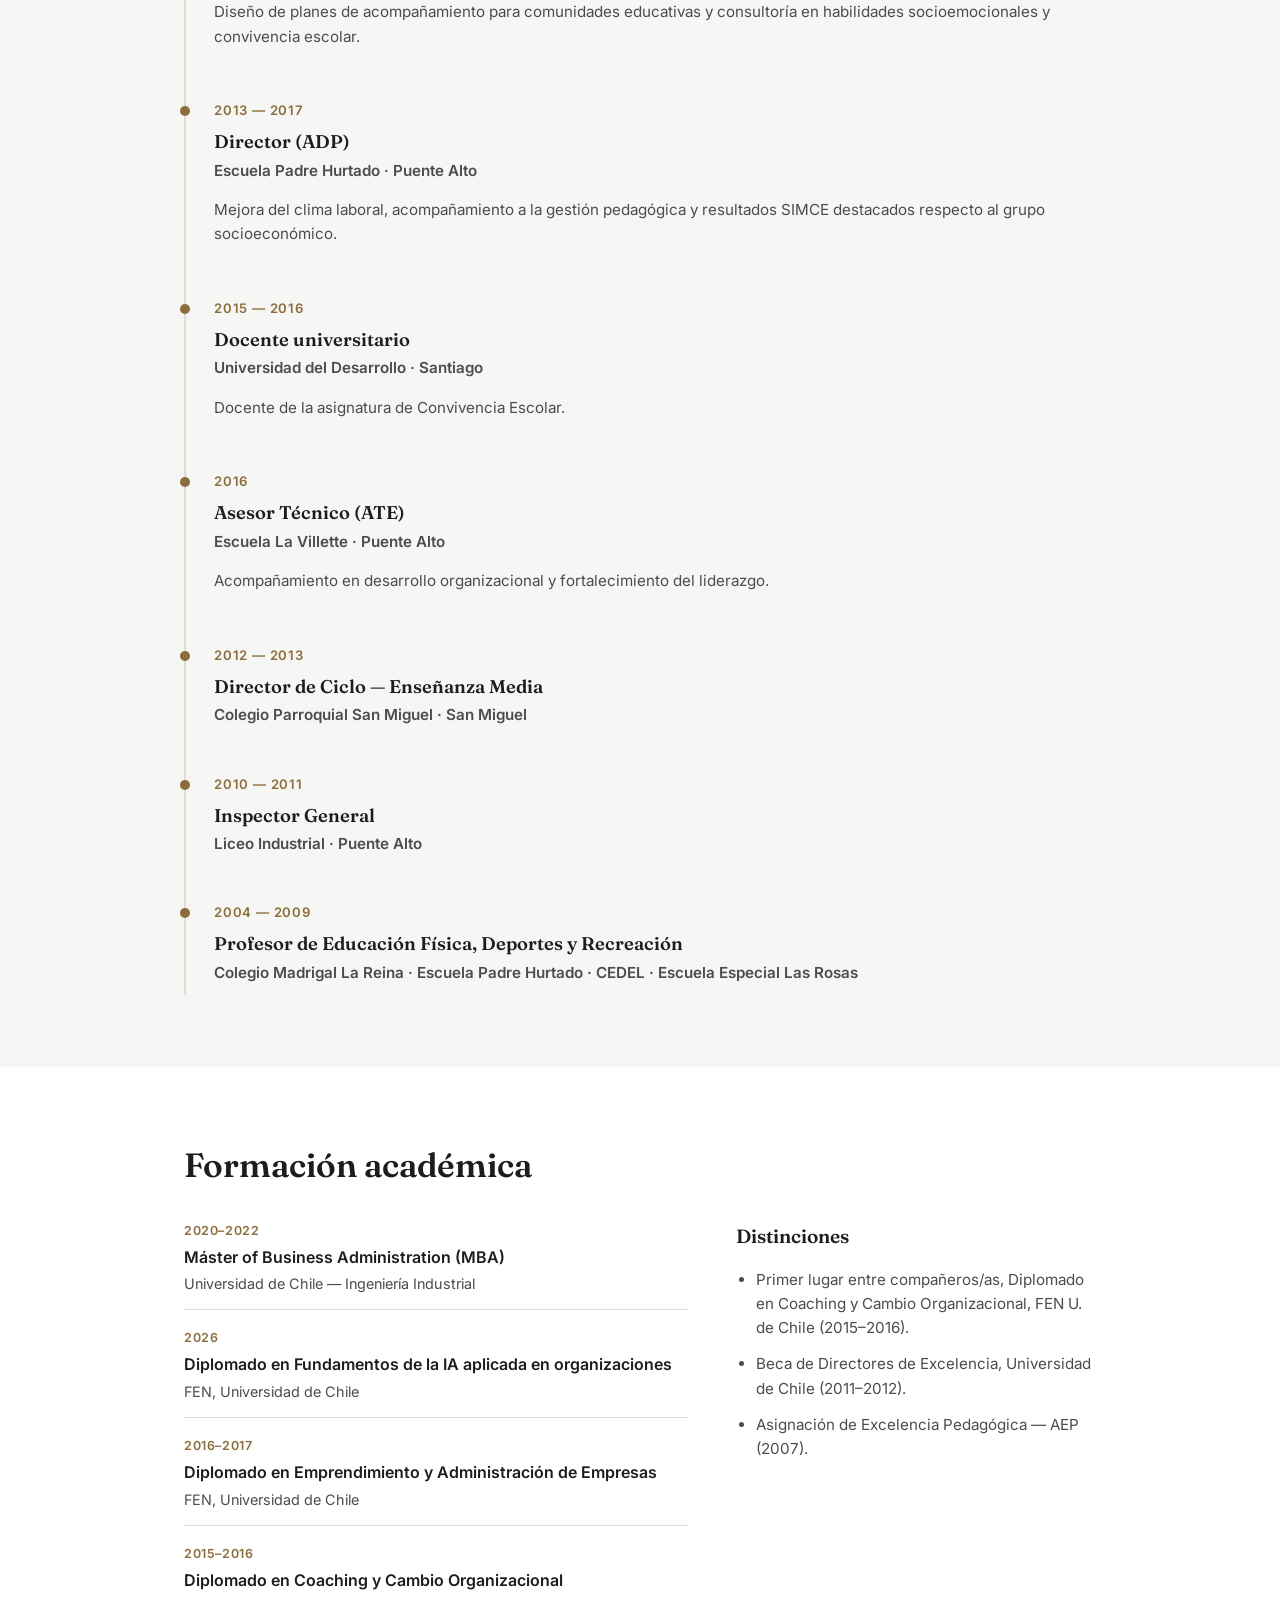
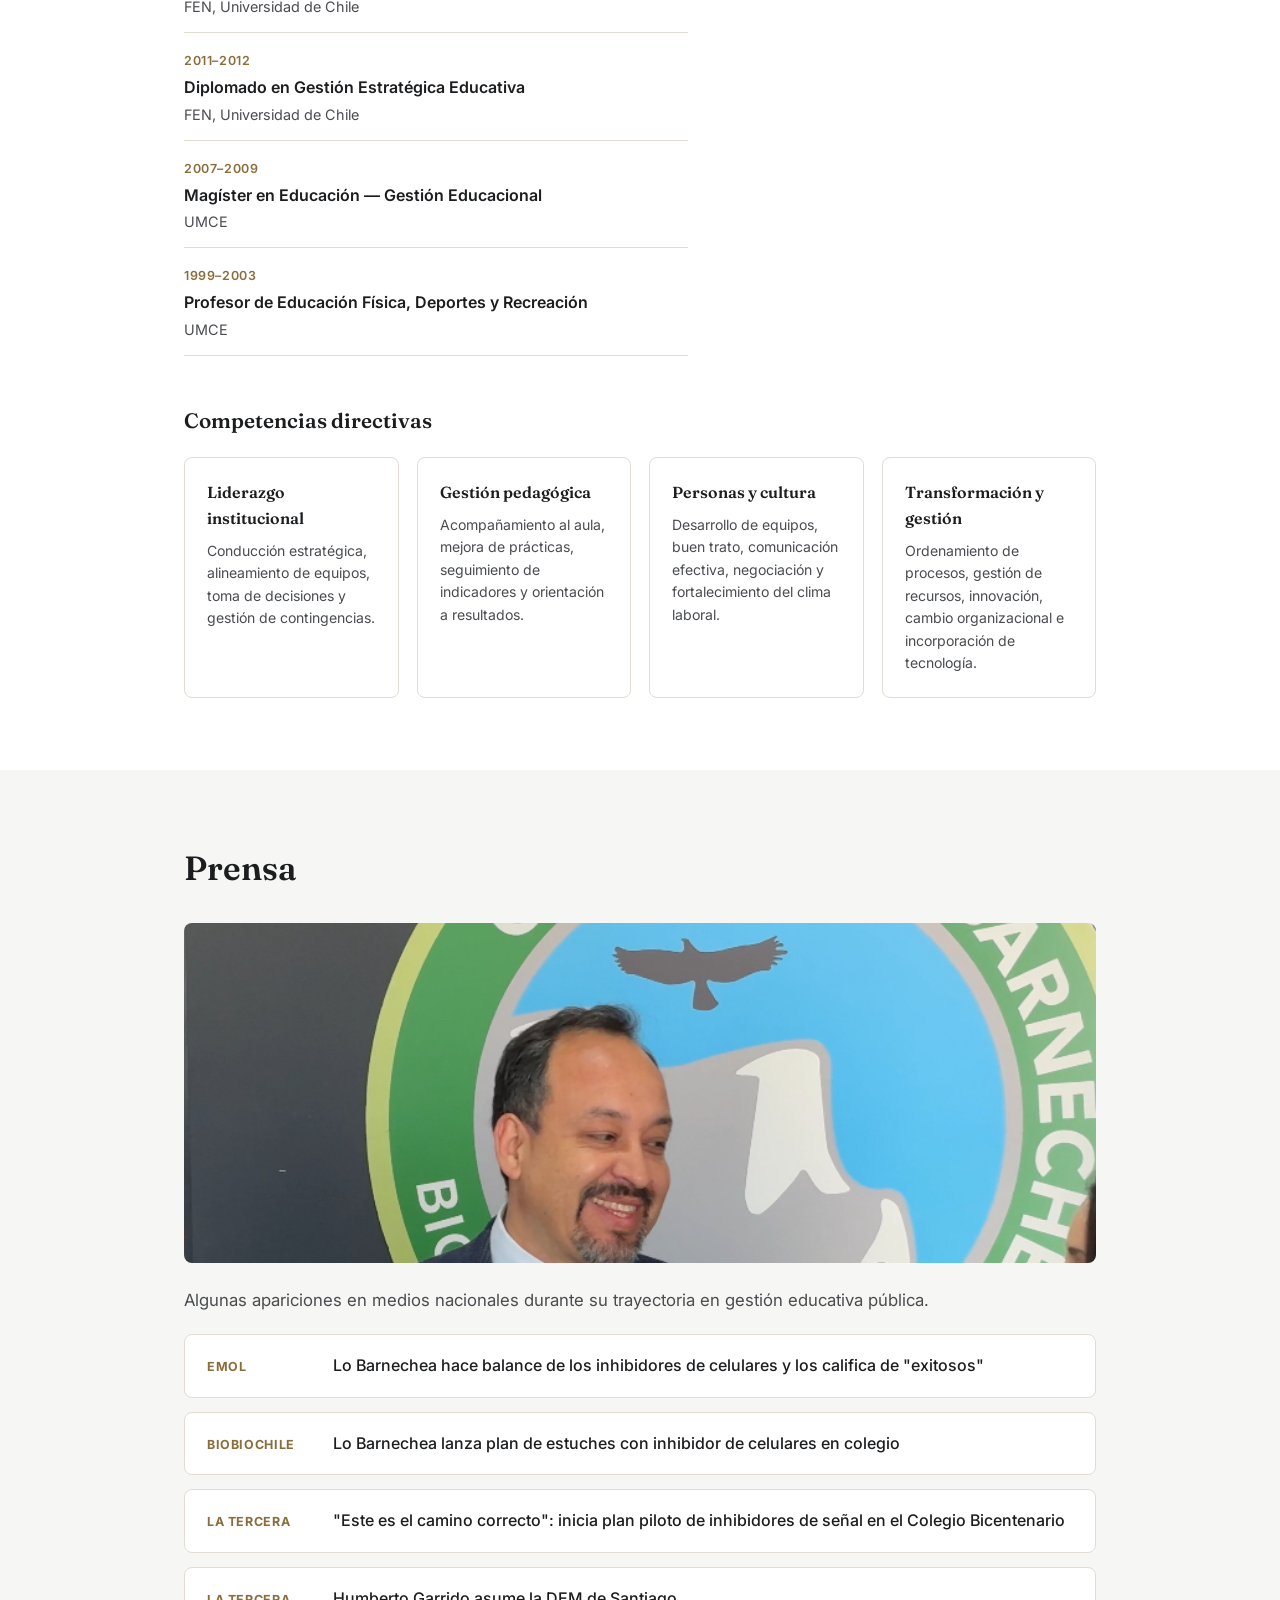
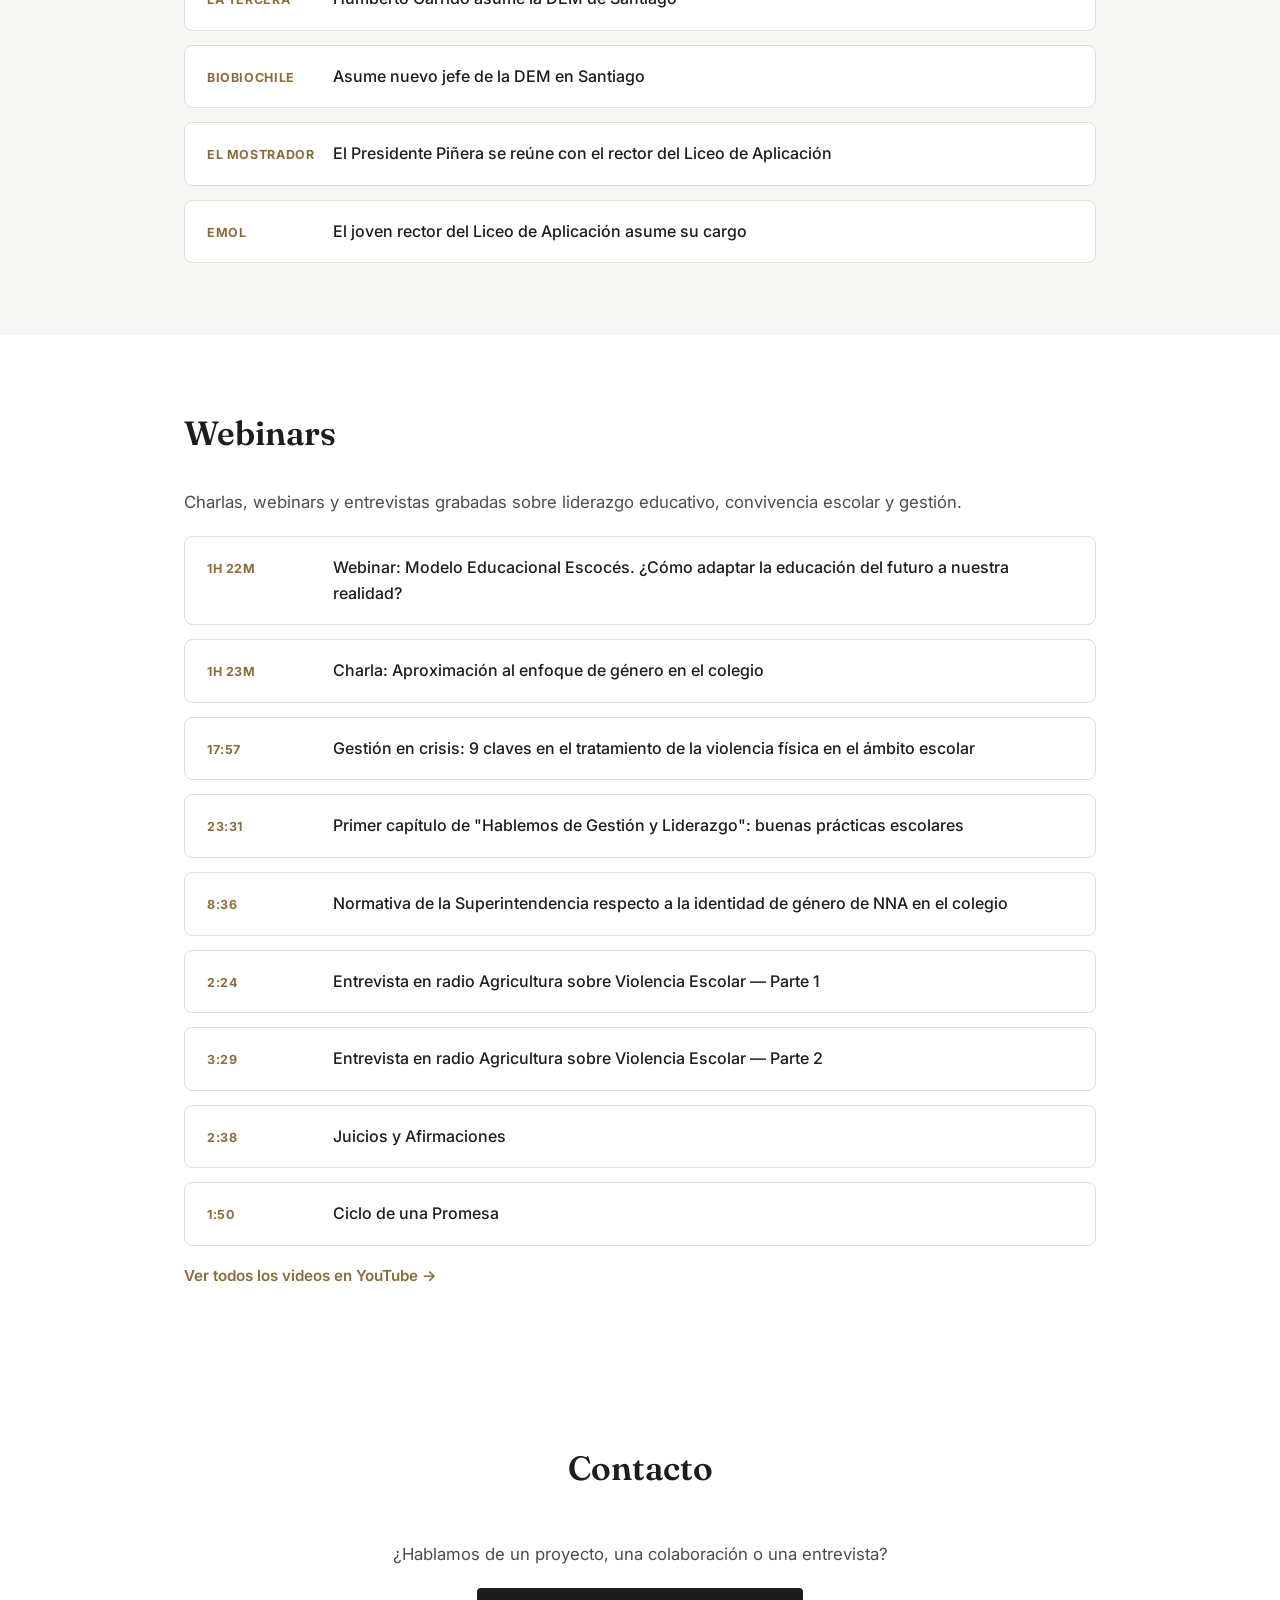
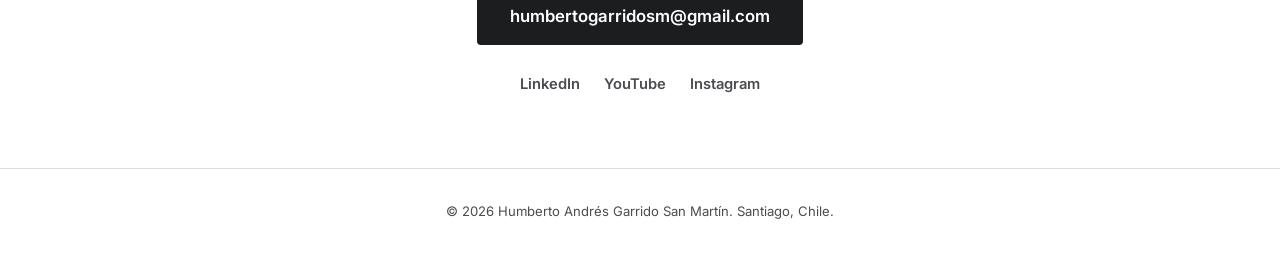
==== commit 69b477c7: "Add files via upload" ====
--- a/index.html
+++ b/index.html
@@ -20,6 +20,7 @@
       <a href="#experiencia">Experiencia</a>
       <a href="#formacion">Formación</a>
       <a href="#prensa">Prensa</a>
+      <a href="#webinars">Webinars</a>
       <a href="#contacto">Contacto</a>
     </nav>
     <button class="nav-toggle" id="navToggle" aria-label="Abrir menú">
@@ -314,6 +315,52 @@
     </div>
   </section>
 
+  <section id="webinars" class="section">
+    <div class="container">
+      <h2 class="section-title">Webinars</h2>
+      <p class="lead">Charlas, webinars y entrevistas grabadas sobre liderazgo educativo, convivencia escolar y gestión.</p>
+      <div class="press-list">
+        <a class="press-item" href="https://www.youtube.com/watch?v=P9BWF-eKxmA" target="_blank" rel="noopener">
+          <span class="press-outlet">1h 22m</span>
+          <span class="press-headline">Webinar: Modelo Educacional Escocés. ¿Cómo adaptar la educación del futuro a nuestra realidad?</span>
+        </a>
+        <a class="press-item" href="https://www.youtube.com/watch?v=PIOQuZ03mSY" target="_blank" rel="noopener">
+          <span class="press-outlet">1h 23m</span>
+          <span class="press-headline">Charla: Aproximación al enfoque de género en el colegio</span>
+        </a>
+        <a class="press-item" href="https://www.youtube.com/watch?v=EZ9KJ7Trv3w" target="_blank" rel="noopener">
+          <span class="press-outlet">17:57</span>
+          <span class="press-headline">Gestión en crisis: 9 claves en el tratamiento de la violencia física en el ámbito escolar</span>
+        </a>
+        <a class="press-item" href="https://www.youtube.com/watch?v=AkWzw7gReTw" target="_blank" rel="noopener">
+          <span class="press-outlet">23:31</span>
+          <span class="press-headline">Primer capítulo de "Hablemos de Gestión y Liderazgo": buenas prácticas escolares</span>
+        </a>
+        <a class="press-item" href="https://www.youtube.com/watch?v=Aa7gH_38cD4" target="_blank" rel="noopener">
+          <span class="press-outlet">8:36</span>
+          <span class="press-headline">Normativa de la Superintendencia respecto a la identidad de género de NNA en el colegio</span>
+        </a>
+        <a class="press-item" href="https://www.youtube.com/watch?v=c3wLcV2M4jg" target="_blank" rel="noopener">
+          <span class="press-outlet">2:24</span>
+          <span class="press-headline">Entrevista en radio Agricultura sobre Violencia Escolar — Parte 1</span>
+        </a>
+        <a class="press-item" href="https://www.youtube.com/watch?v=vkIJsdkDeoM" target="_blank" rel="noopener">
+          <span class="press-outlet">3:29</span>
+          <span class="press-headline">Entrevista en radio Agricultura sobre Violencia Escolar — Parte 2</span>
+        </a>
+        <a class="press-item" href="https://www.youtube.com/watch?v=KtUWUFEwfzs" target="_blank" rel="noopener">
+          <span class="press-outlet">2:38</span>
+          <span class="press-headline">Juicios y Afirmaciones</span>
+        </a>
+        <a class="press-item" href="https://www.youtube.com/watch?v=ydYjSu44nXw" target="_blank" rel="noopener">
+          <span class="press-outlet">1:50</span>
+          <span class="press-headline">Ciclo de una Promesa</span>
+        </a>
+      </div>
+      <a href="https://www.youtube.com/@humbertogarridosanmartin4519/videos" target="_blank" rel="noopener" class="btn btn-text">Ver todos los videos en YouTube →</a>
+    </div>
+  </section>
+
   <section id="contacto" class="section contact-section">
     <div class="container contact-inner">
       <h2 class="section-title">Contacto</h2>
--- a/css/style.css
+++ b/css/style.css
@@ -381,6 +381,16 @@
 }
 
 /* Press */
+.press-photo {
+  width: 100%;
+  max-height: 340px;
+  object-fit: cover;
+  object-position: center 30%;
+  border-radius: 8px;
+  margin-bottom: 24px;
+  display: block;
+}
+
 .press-list {
   display: flex;
   flex-direction: column;
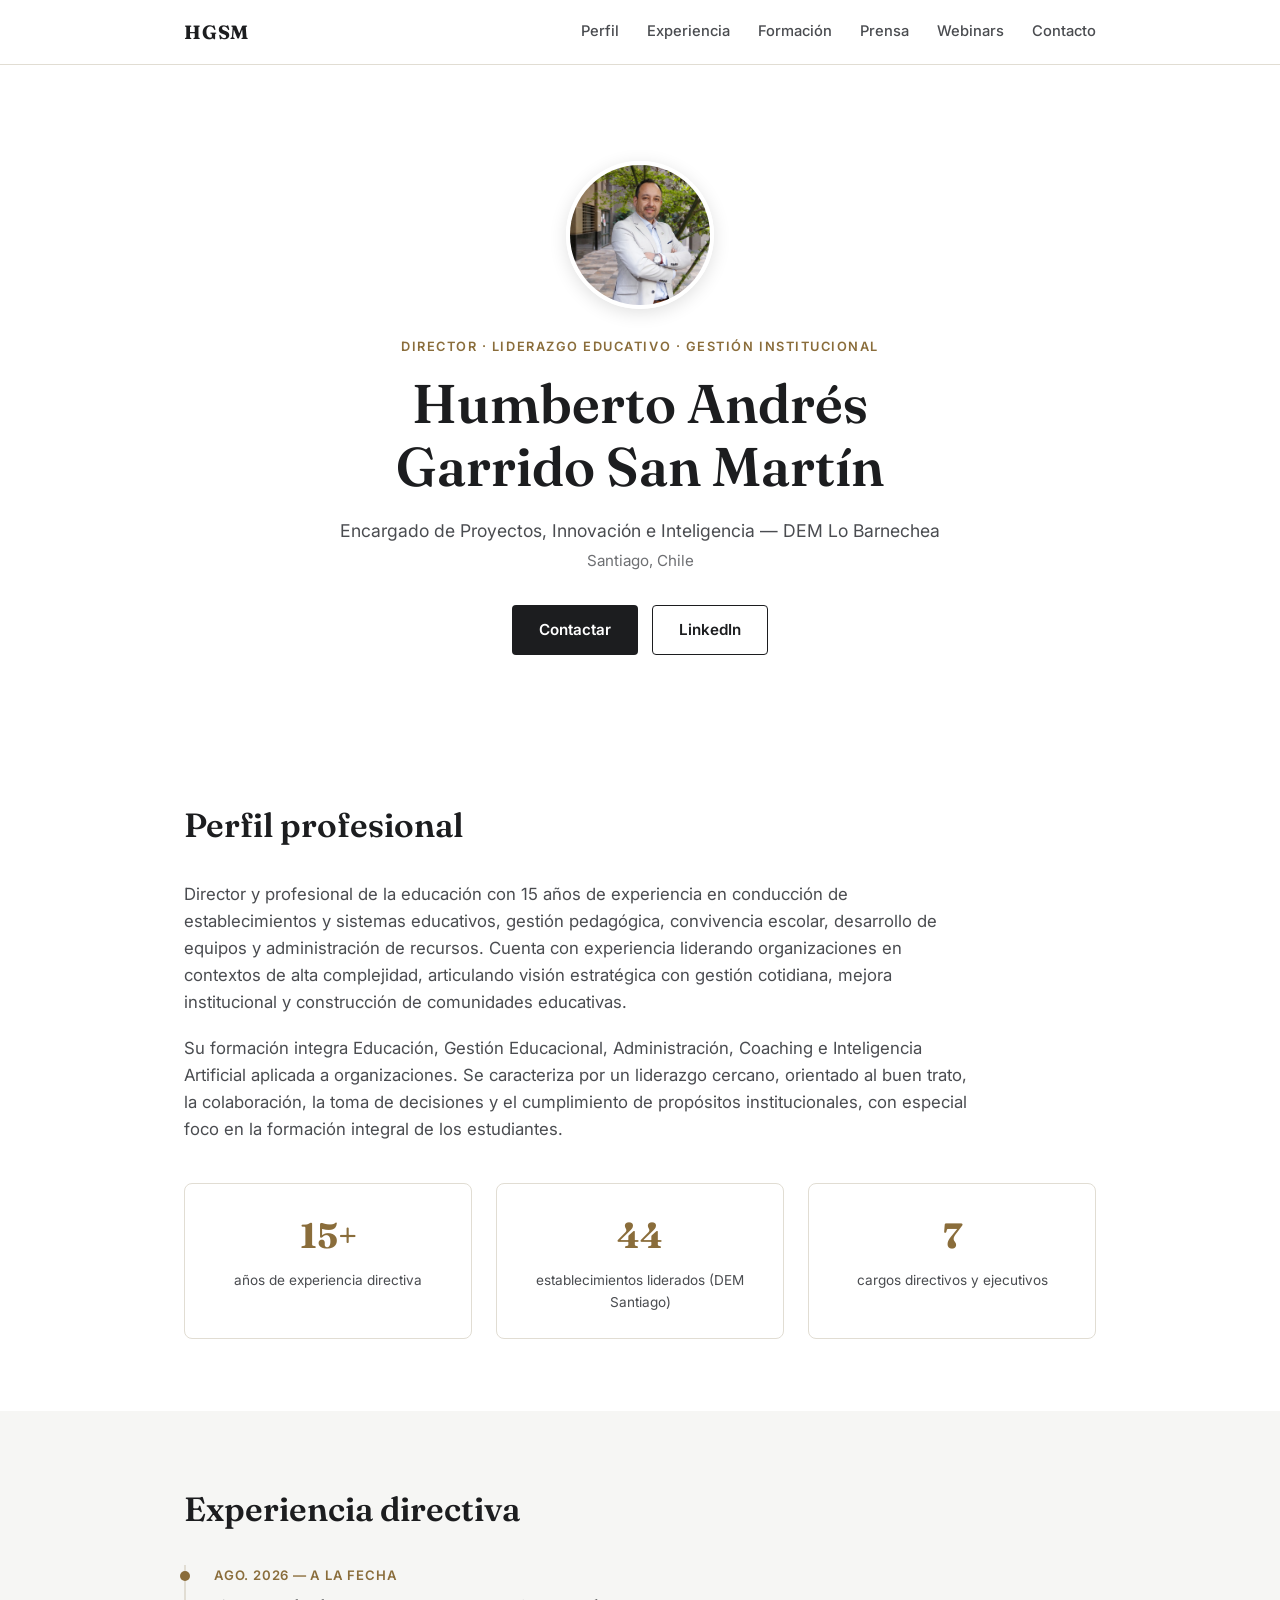
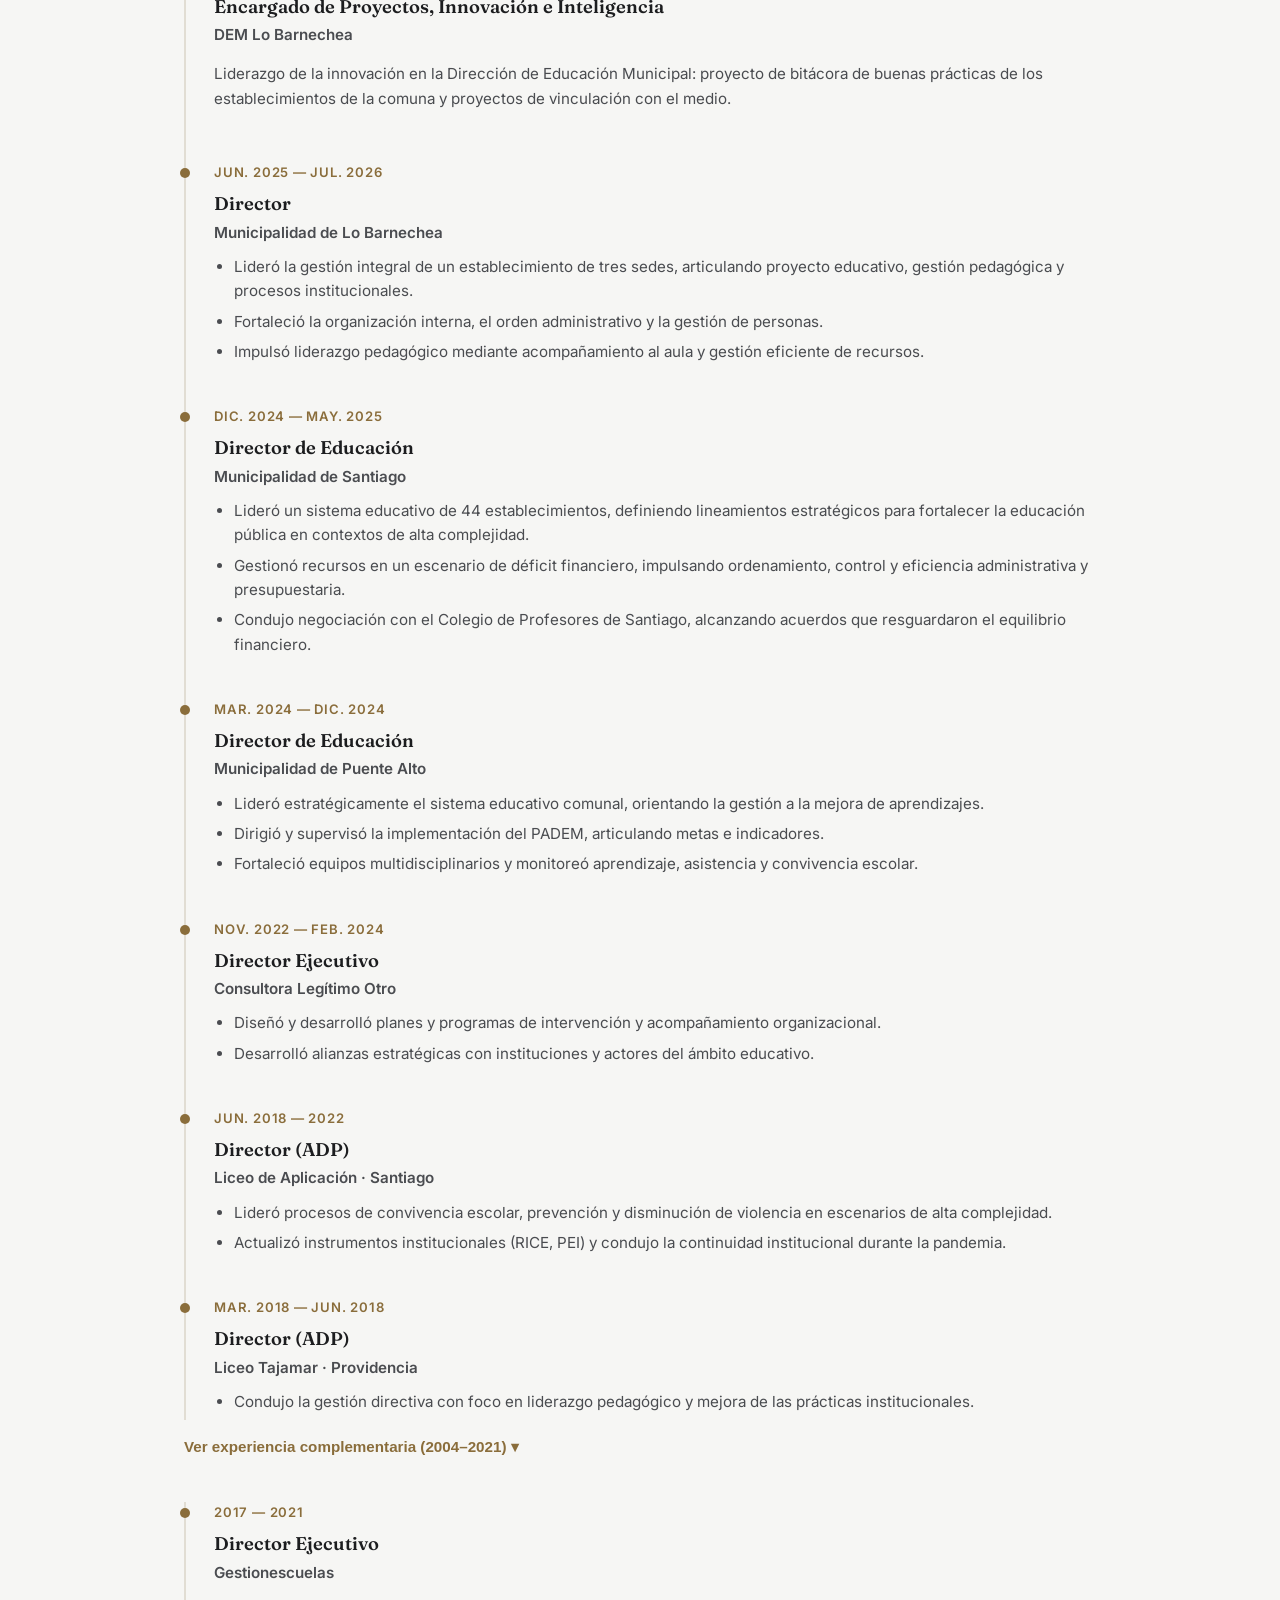
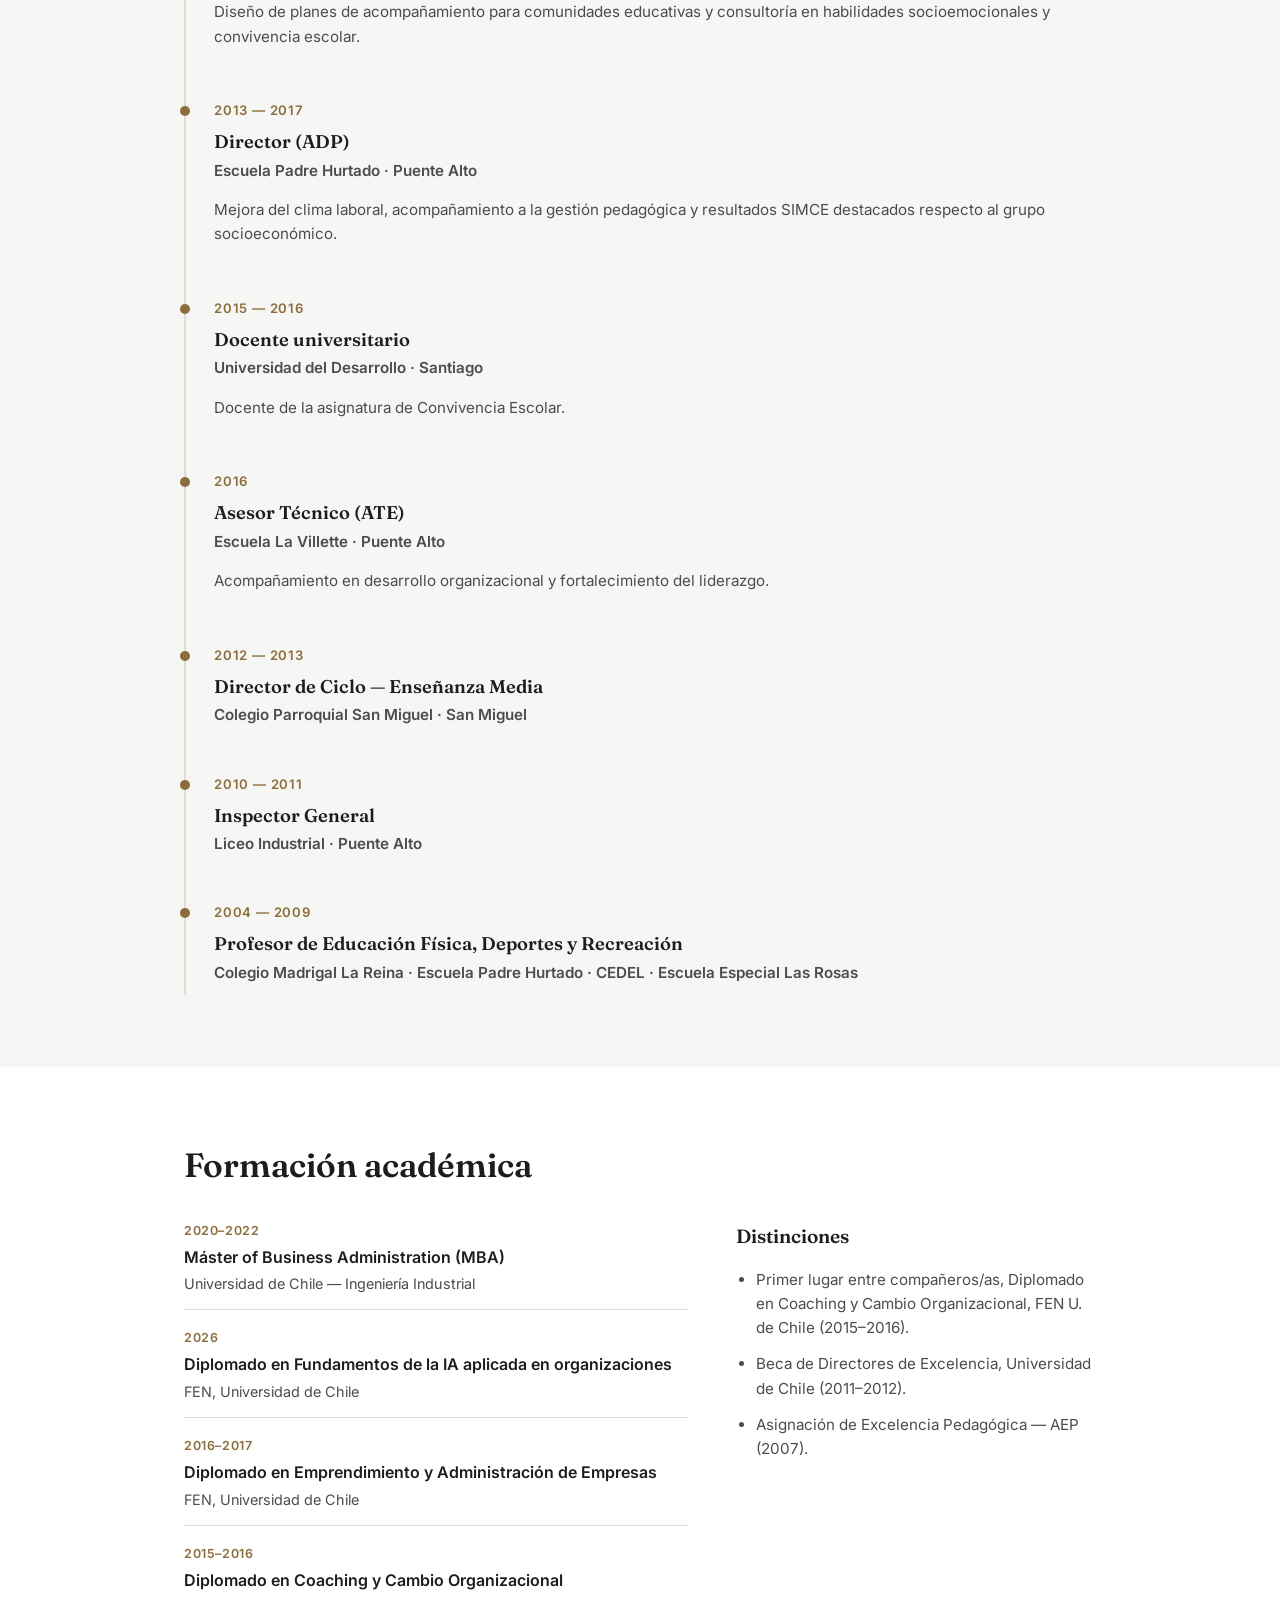
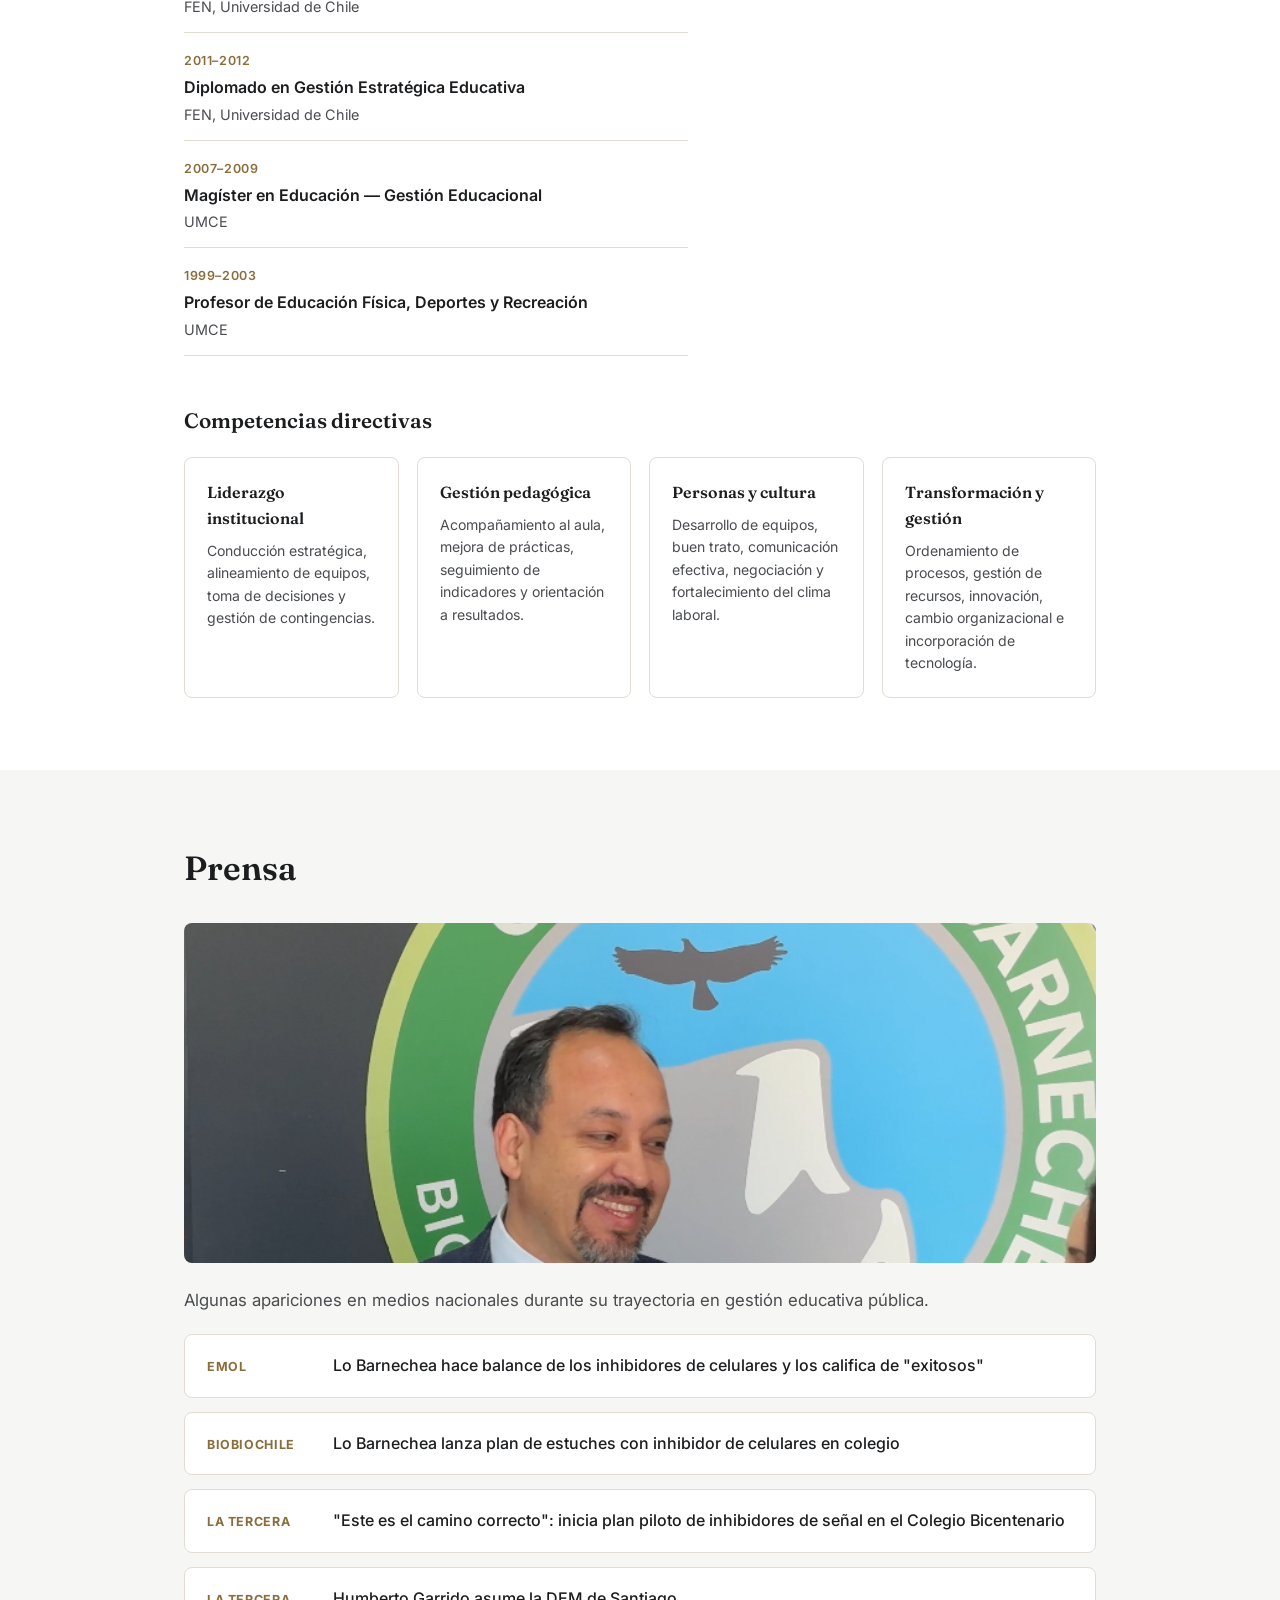
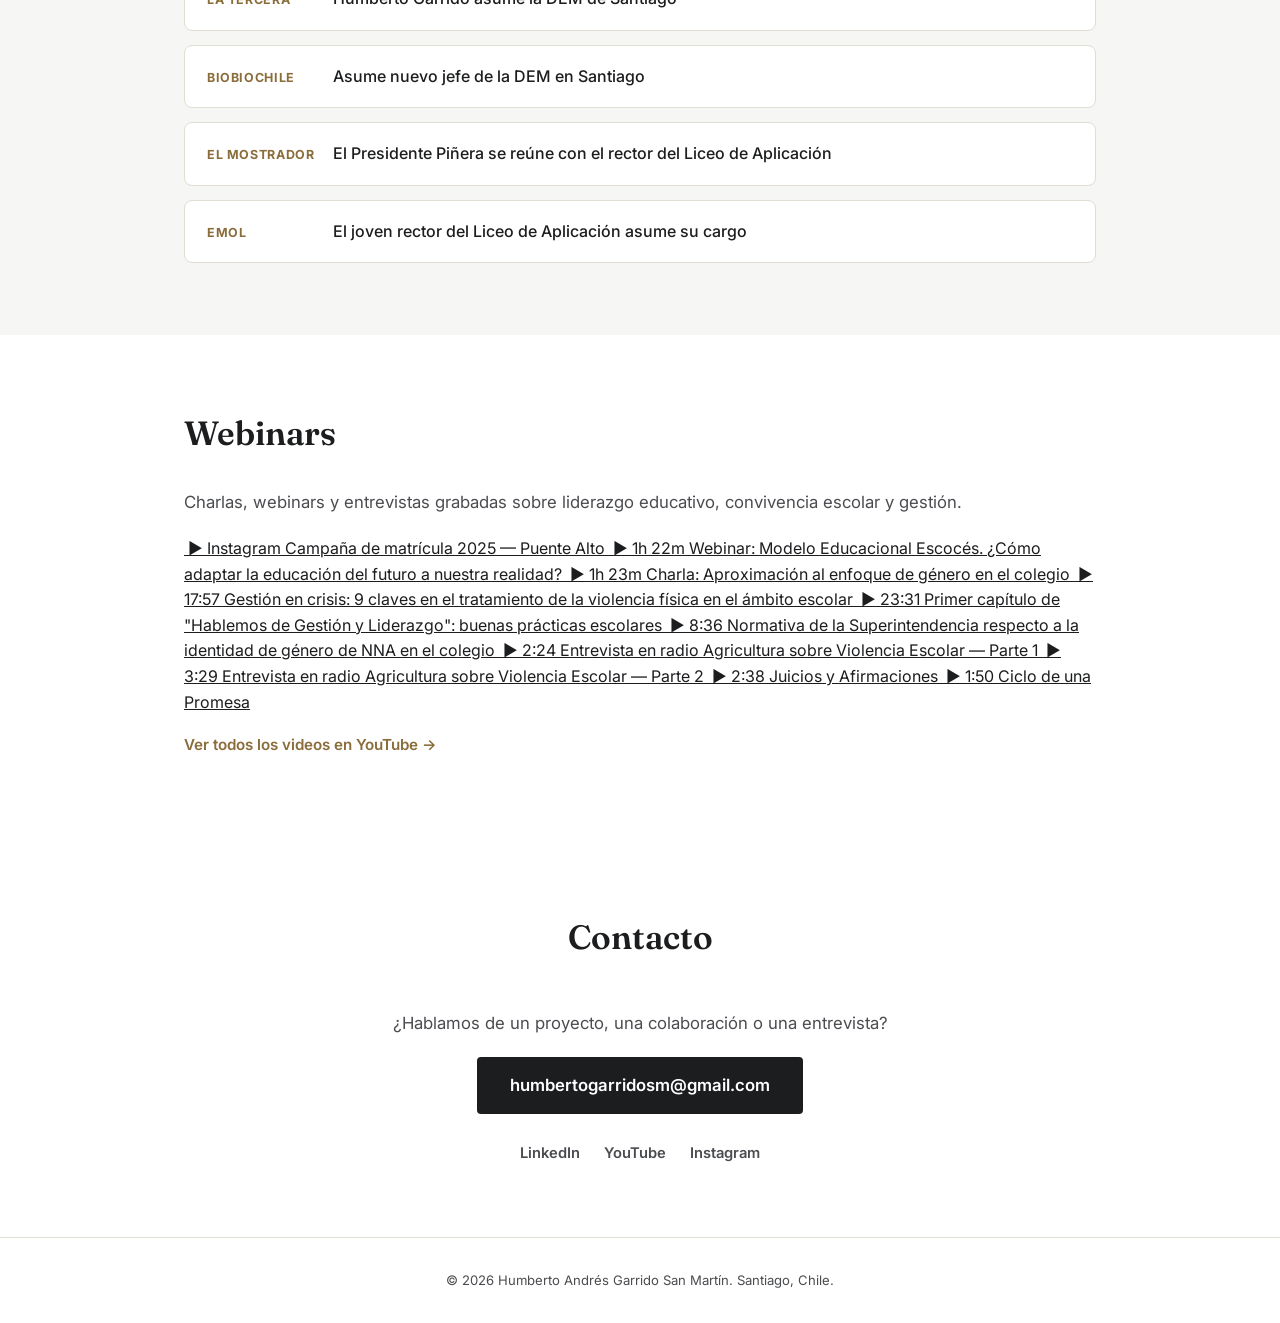
==== commit cb04366e: "Add files via upload" ====
--- a/index.html
+++ b/index.html
@@ -319,42 +319,86 @@
     <div class="container">
       <h2 class="section-title">Webinars</h2>
       <p class="lead">Charlas, webinars y entrevistas grabadas sobre liderazgo educativo, convivencia escolar y gestión.</p>
-      <div class="press-list">
-        <a class="press-item" href="https://www.youtube.com/watch?v=P9BWF-eKxmA" target="_blank" rel="noopener">
-          <span class="press-outlet">1h 22m</span>
-          <span class="press-headline">Webinar: Modelo Educacional Escocés. ¿Cómo adaptar la educación del futuro a nuestra realidad?</span>
-        </a>
-        <a class="press-item" href="https://www.youtube.com/watch?v=PIOQuZ03mSY" target="_blank" rel="noopener">
-          <span class="press-outlet">1h 23m</span>
-          <span class="press-headline">Charla: Aproximación al enfoque de género en el colegio</span>
-        </a>
-        <a class="press-item" href="https://www.youtube.com/watch?v=EZ9KJ7Trv3w" target="_blank" rel="noopener">
-          <span class="press-outlet">17:57</span>
-          <span class="press-headline">Gestión en crisis: 9 claves en el tratamiento de la violencia física en el ámbito escolar</span>
-        </a>
-        <a class="press-item" href="https://www.youtube.com/watch?v=AkWzw7gReTw" target="_blank" rel="noopener">
-          <span class="press-outlet">23:31</span>
-          <span class="press-headline">Primer capítulo de "Hablemos de Gestión y Liderazgo": buenas prácticas escolares</span>
-        </a>
-        <a class="press-item" href="https://www.youtube.com/watch?v=Aa7gH_38cD4" target="_blank" rel="noopener">
-          <span class="press-outlet">8:36</span>
-          <span class="press-headline">Normativa de la Superintendencia respecto a la identidad de género de NNA en el colegio</span>
-        </a>
-        <a class="press-item" href="https://www.youtube.com/watch?v=c3wLcV2M4jg" target="_blank" rel="noopener">
-          <span class="press-outlet">2:24</span>
-          <span class="press-headline">Entrevista en radio Agricultura sobre Violencia Escolar — Parte 1</span>
-        </a>
-        <a class="press-item" href="https://www.youtube.com/watch?v=vkIJsdkDeoM" target="_blank" rel="noopener">
-          <span class="press-outlet">3:29</span>
-          <span class="press-headline">Entrevista en radio Agricultura sobre Violencia Escolar — Parte 2</span>
-        </a>
-        <a class="press-item" href="https://www.youtube.com/watch?v=KtUWUFEwfzs" target="_blank" rel="noopener">
-          <span class="press-outlet">2:38</span>
-          <span class="press-headline">Juicios y Afirmaciones</span>
-        </a>
-        <a class="press-item" href="https://www.youtube.com/watch?v=ydYjSu44nXw" target="_blank" rel="noopener">
-          <span class="press-outlet">1:50</span>
-          <span class="press-headline">Ciclo de una Promesa</span>
+      <div class="video-grid">
+        <a class="video-card" href="https://www.instagram.com/reel/C9RCp33AI2s/" target="_blank" rel="noopener">
+          <span class="video-thumb">
+            <img src="images/reel-matricula-2025.jpg" alt="" loading="lazy">
+            <span class="video-play">▶</span>
+            <span class="video-duration">Instagram</span>
+          </span>
+          <span class="video-title">Campaña de matrícula 2025 — Puente Alto</span>
+        </a>
+        <a class="video-card" href="https://www.youtube.com/watch?v=P9BWF-eKxmA" target="_blank" rel="noopener">
+          <span class="video-thumb">
+            <img src="https://img.youtube.com/vi/P9BWF-eKxmA/hqdefault.jpg" alt="" loading="lazy">
+            <span class="video-play">▶</span>
+            <span class="video-duration">1h 22m</span>
+          </span>
+          <span class="video-title">Webinar: Modelo Educacional Escocés. ¿Cómo adaptar la educación del futuro a nuestra realidad?</span>
+        </a>
+        <a class="video-card" href="https://www.youtube.com/watch?v=PIOQuZ03mSY" target="_blank" rel="noopener">
+          <span class="video-thumb">
+            <img src="https://img.youtube.com/vi/PIOQuZ03mSY/hqdefault.jpg" alt="" loading="lazy">
+            <span class="video-play">▶</span>
+            <span class="video-duration">1h 23m</span>
+          </span>
+          <span class="video-title">Charla: Aproximación al enfoque de género en el colegio</span>
+        </a>
+        <a class="video-card" href="https://www.youtube.com/watch?v=EZ9KJ7Trv3w" target="_blank" rel="noopener">
+          <span class="video-thumb">
+            <img src="https://img.youtube.com/vi/EZ9KJ7Trv3w/hqdefault.jpg" alt="" loading="lazy">
+            <span class="video-play">▶</span>
+            <span class="video-duration">17:57</span>
+          </span>
+          <span class="video-title">Gestión en crisis: 9 claves en el tratamiento de la violencia física en el ámbito escolar</span>
+        </a>
+        <a class="video-card" href="https://www.youtube.com/watch?v=AkWzw7gReTw" target="_blank" rel="noopener">
+          <span class="video-thumb">
+            <img src="https://img.youtube.com/vi/AkWzw7gReTw/hqdefault.jpg" alt="" loading="lazy">
+            <span class="video-play">▶</span>
+            <span class="video-duration">23:31</span>
+          </span>
+          <span class="video-title">Primer capítulo de "Hablemos de Gestión y Liderazgo": buenas prácticas escolares</span>
+        </a>
+        <a class="video-card" href="https://www.youtube.com/watch?v=Aa7gH_38cD4" target="_blank" rel="noopener">
+          <span class="video-thumb">
+            <img src="https://img.youtube.com/vi/Aa7gH_38cD4/hqdefault.jpg" alt="" loading="lazy">
+            <span class="video-play">▶</span>
+            <span class="video-duration">8:36</span>
+          </span>
+          <span class="video-title">Normativa de la Superintendencia respecto a la identidad de género de NNA en el colegio</span>
+        </a>
+        <a class="video-card" href="https://www.youtube.com/watch?v=c3wLcV2M4jg" target="_blank" rel="noopener">
+          <span class="video-thumb">
+            <img src="https://img.youtube.com/vi/c3wLcV2M4jg/hqdefault.jpg" alt="" loading="lazy">
+            <span class="video-play">▶</span>
+            <span class="video-duration">2:24</span>
+          </span>
+          <span class="video-title">Entrevista en radio Agricultura sobre Violencia Escolar — Parte 1</span>
+        </a>
+        <a class="video-card" href="https://www.youtube.com/watch?v=vkIJsdkDeoM" target="_blank" rel="noopener">
+          <span class="video-thumb">
+            <img src="https://img.youtube.com/vi/vkIJsdkDeoM/hqdefault.jpg" alt="" loading="lazy">
+            <span class="video-play">▶</span>
+            <span class="video-duration">3:29</span>
+          </span>
+          <span class="video-title">Entrevista en radio Agricultura sobre Violencia Escolar — Parte 2</span>
+        </a>
+        <a class="video-card" href="https://www.youtube.com/watch?v=KtUWUFEwfzs" target="_blank" rel="noopener">
+          <span class="video-thumb">
+            <img src="https://img.youtube.com/vi/KtUWUFEwfzs/hqdefault.jpg" alt="" loading="lazy">
+            <span class="video-play">▶</span>
+            <span class="video-duration">2:38</span>
+          </span>
+          <span class="video-title">Juicios y Afirmaciones</span>
+        </a>
+        <a class="video-card" href="https://www.youtube.com/watch?v=ydYjSu44nXw" target="_blank" rel="noopener">
+          <span class="video-thumb">
+            <img src="https://img.youtube.com/vi/ydYjSu44nXw/hqdefault.jpg" alt="" loading="lazy">
+            <span class="video-play">▶</span>
+            <span class="video-duration">1:50</span>
+          </span>
+          <span class="video-title">Ciclo de una Promesa</span>
         </a>
       </div>
       <a href="https://www.youtube.com/@humbertogarridosanmartin4519/videos" target="_blank" rel="noopener" class="btn btn-text">Ver todos los videos en YouTube →</a>
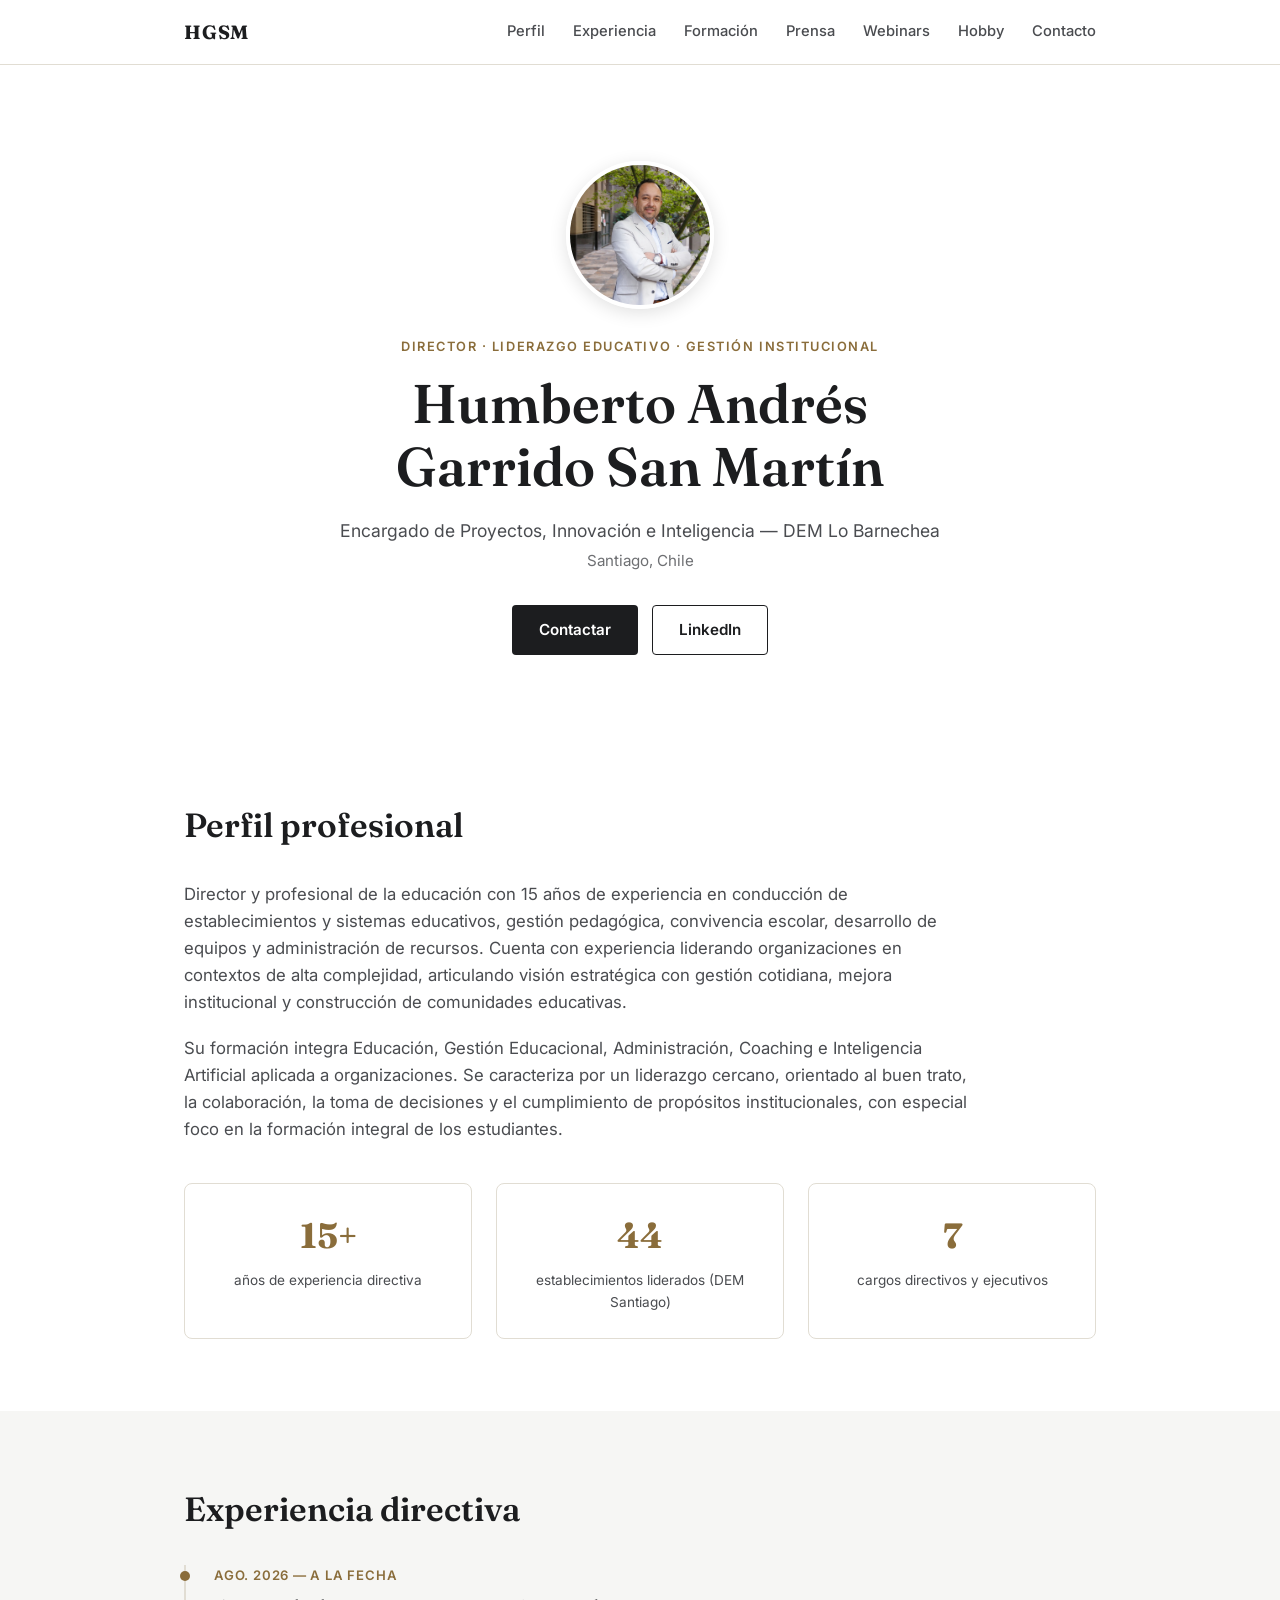
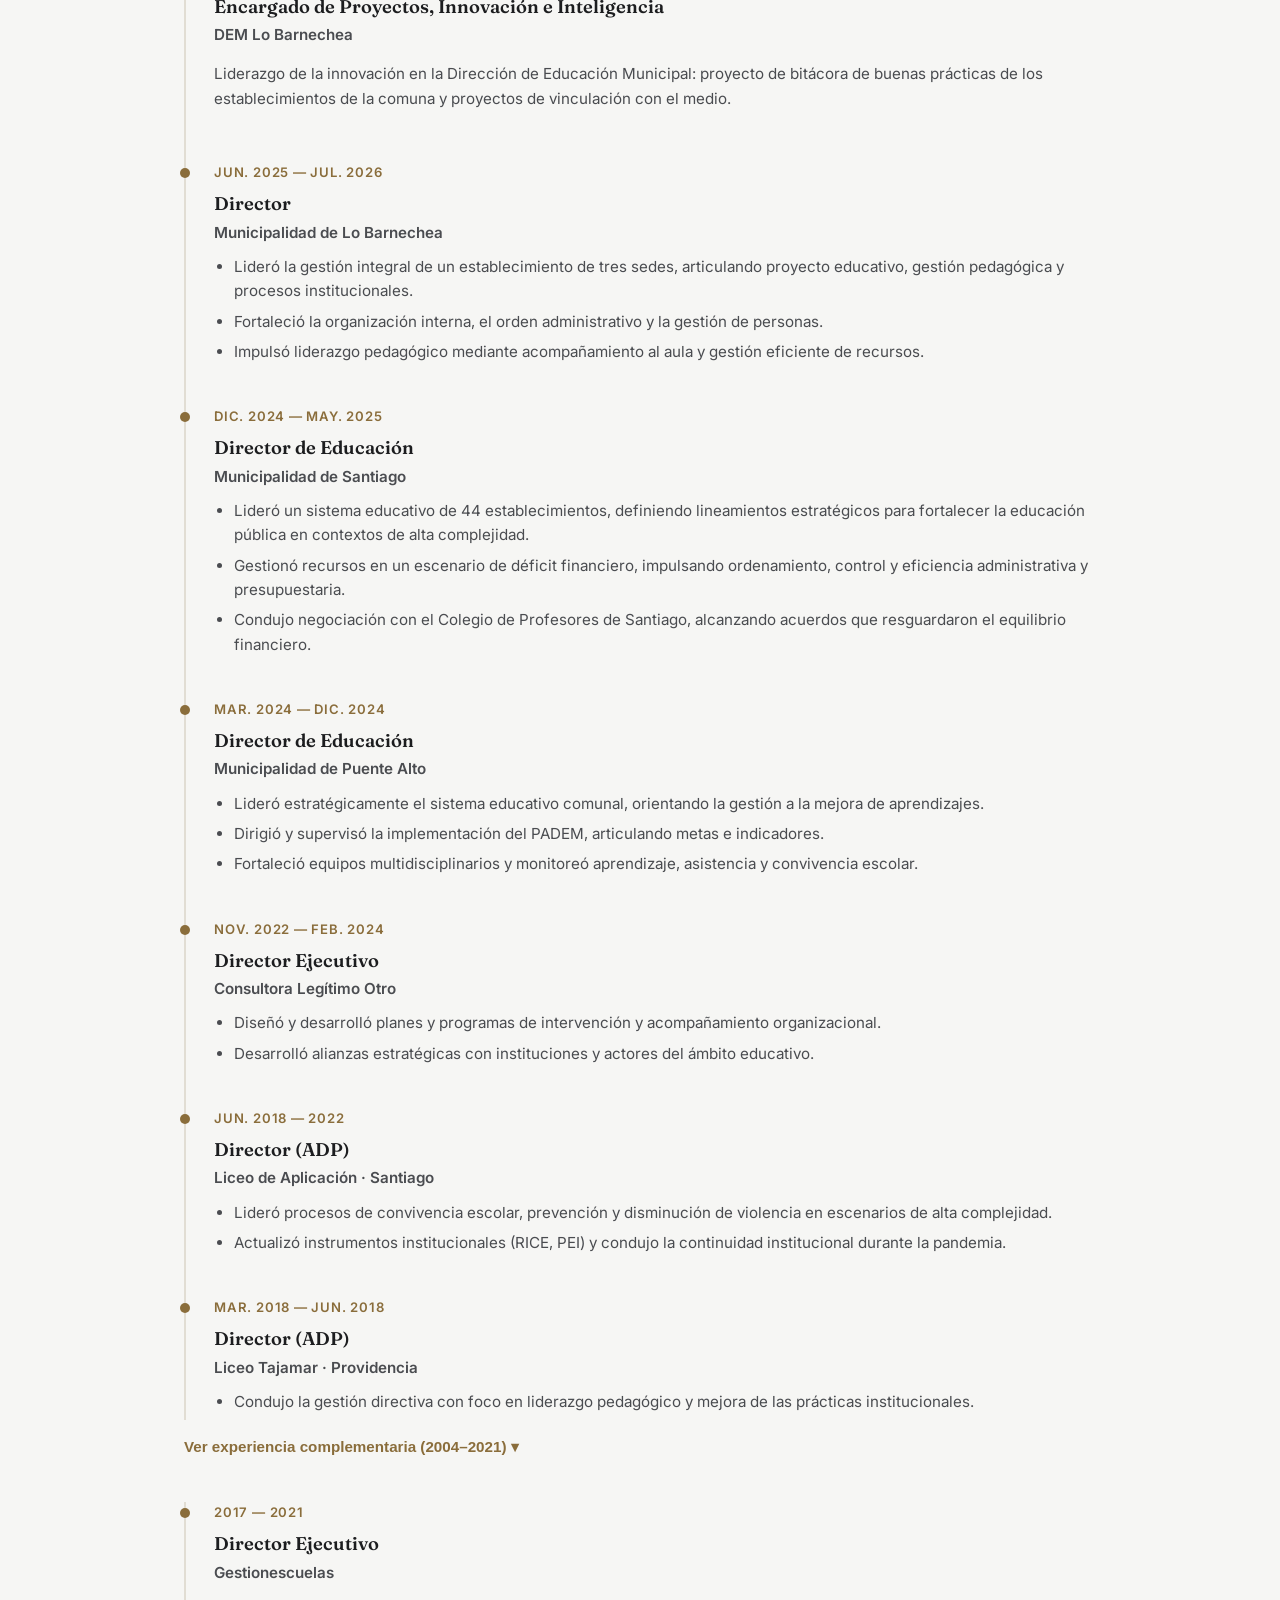
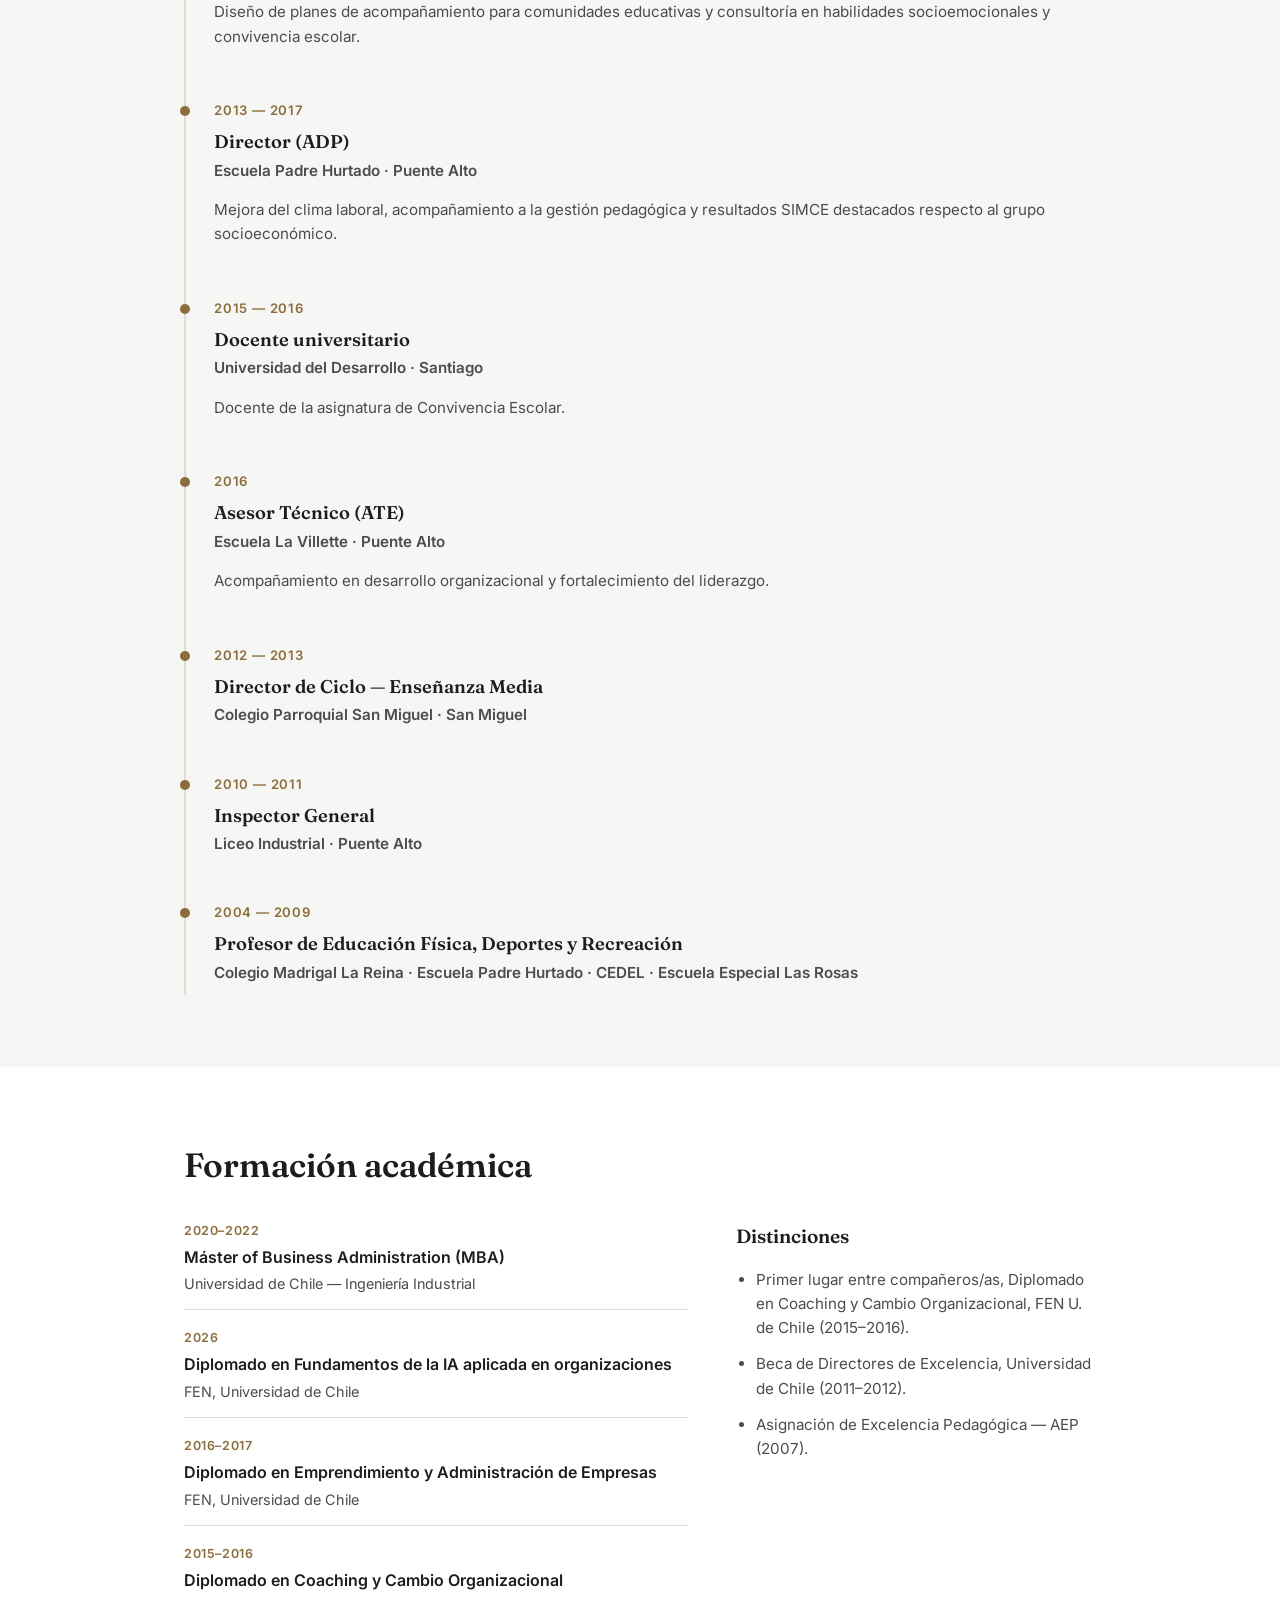
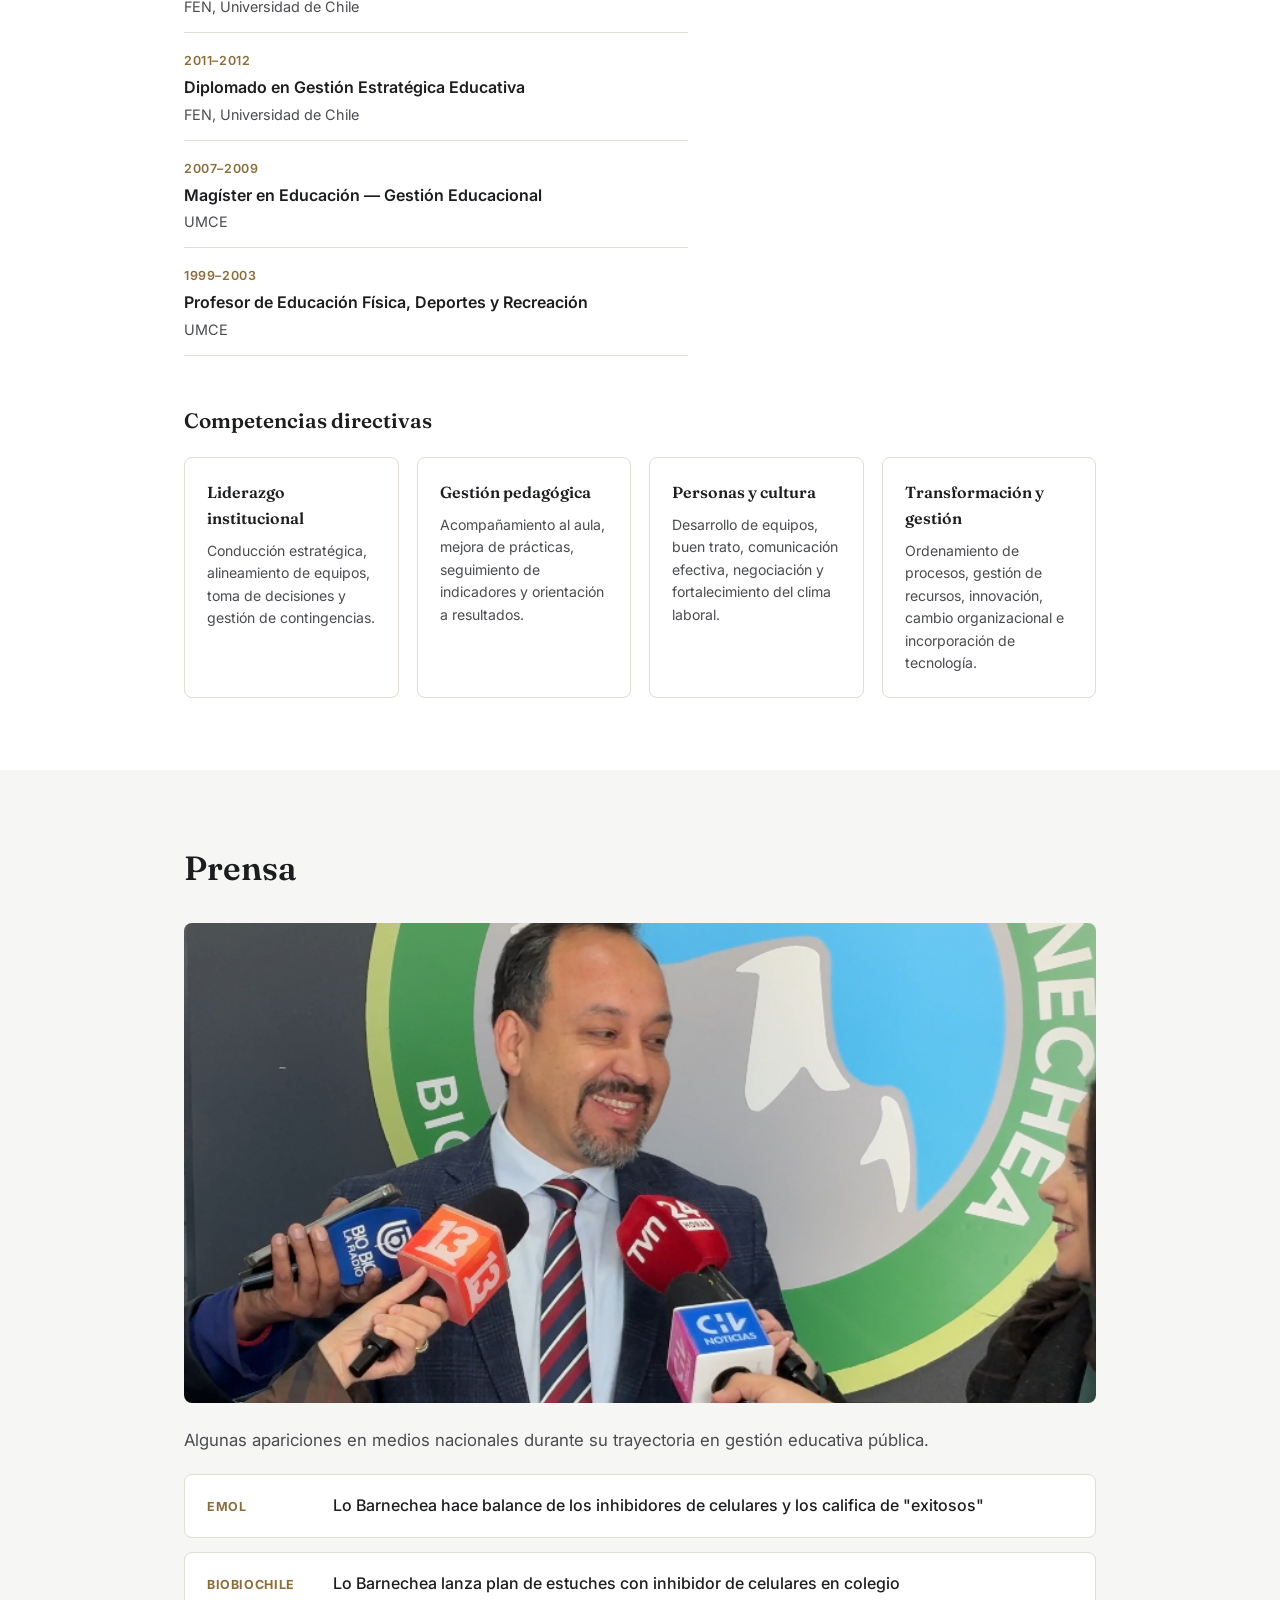
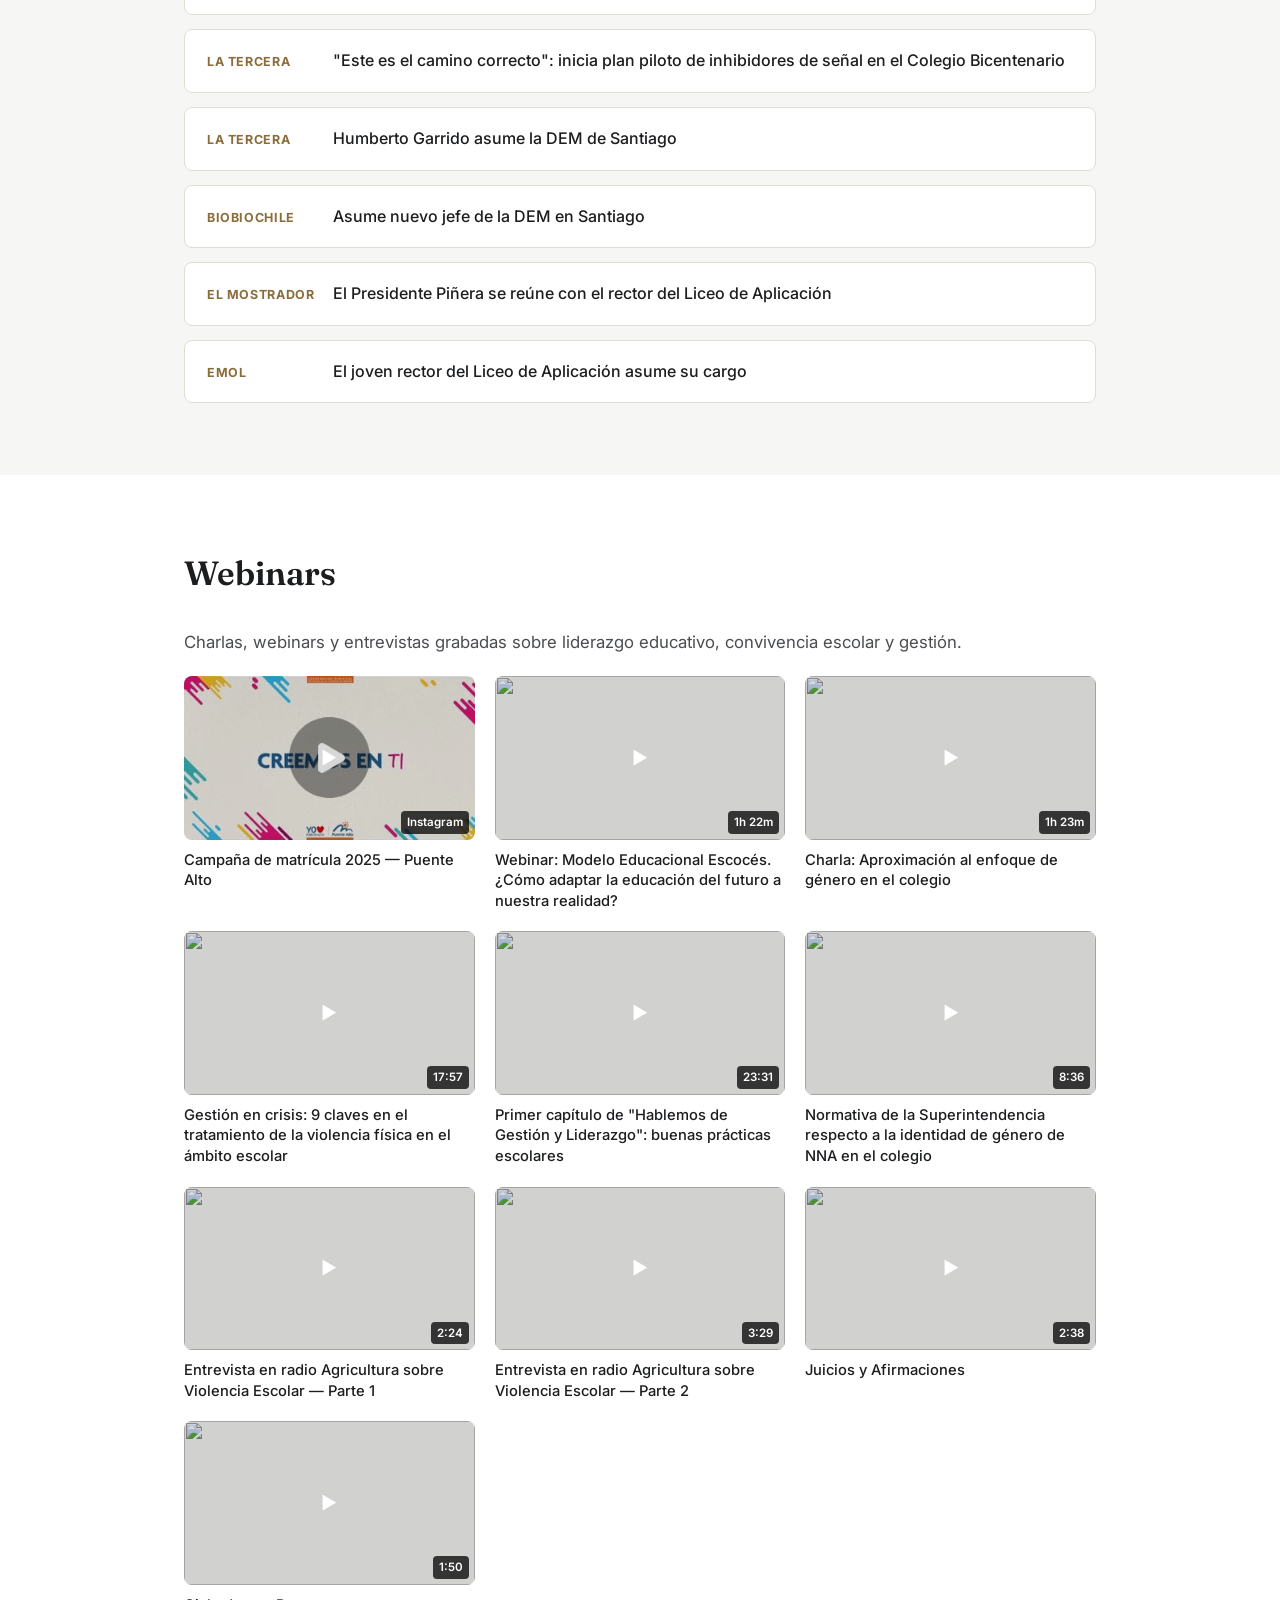
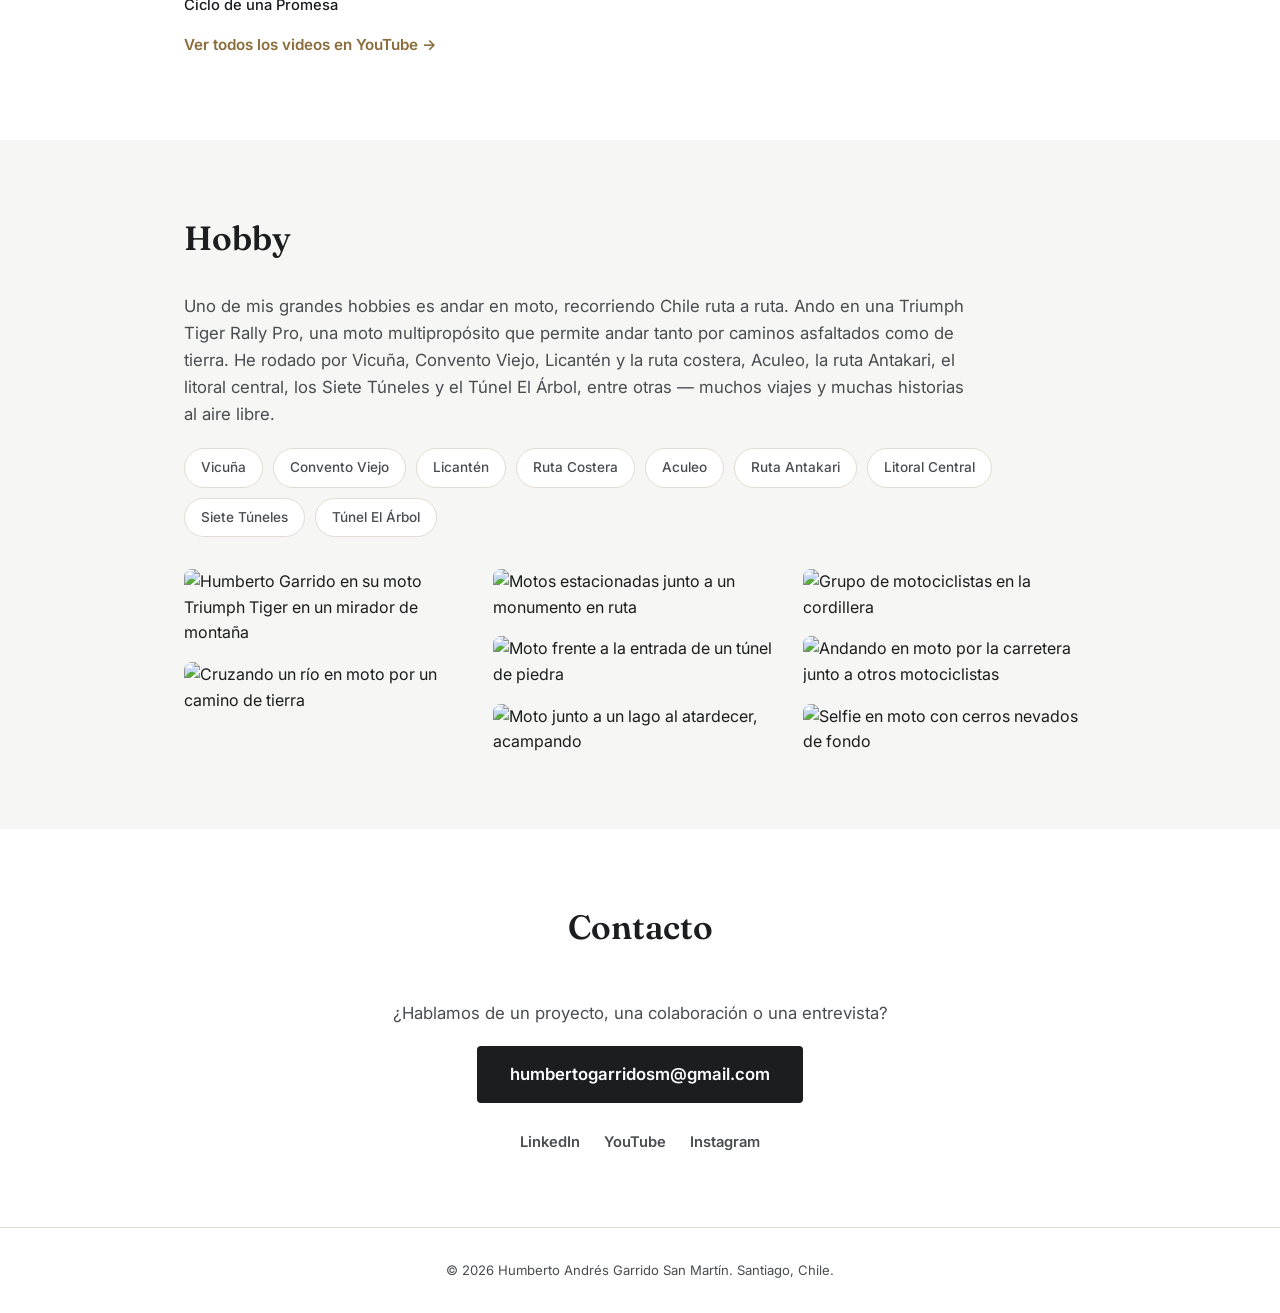
==== commit 4e00d197: "Add files via upload" ====
--- a/index.html
+++ b/index.html
@@ -21,6 +21,7 @@
       <a href="#formacion">Formación</a>
       <a href="#prensa">Prensa</a>
       <a href="#webinars">Webinars</a>
+      <a href="#hobby">Hobby</a>
       <a href="#contacto">Contacto</a>
     </nav>
     <button class="nav-toggle" id="navToggle" aria-label="Abrir menú">
@@ -405,6 +406,34 @@
     </div>
   </section>
 
+  <section id="hobby" class="section section-alt">
+    <div class="container">
+      <h2 class="section-title">Hobby</h2>
+      <p class="lead">Uno de mis grandes hobbies es andar en moto, recorriendo Chile ruta a ruta. Ando en una Triumph Tiger Rally Pro, una moto multipropósito que permite andar tanto por caminos asfaltados como de tierra. He rodado por Vicuña, Convento Viejo, Licantén y la ruta costera, Aculeo, la ruta Antakari, el litoral central, los Siete Túneles y el Túnel El Árbol, entre otras — muchos viajes y muchas historias al aire libre.</p>
+      <div class="route-tags">
+        <span class="route-tag">Vicuña</span>
+        <span class="route-tag">Convento Viejo</span>
+        <span class="route-tag">Licantén</span>
+        <span class="route-tag">Ruta Costera</span>
+        <span class="route-tag">Aculeo</span>
+        <span class="route-tag">Ruta Antakari</span>
+        <span class="route-tag">Litoral Central</span>
+        <span class="route-tag">Siete Túneles</span>
+        <span class="route-tag">Túnel El Árbol</span>
+      </div>
+      <div class="hobby-gallery">
+        <img src="images/moto-mirador.jpg" alt="Humberto Garrido en su moto Triumph Tiger en un mirador de montaña">
+        <img src="images/moto-rio.jpg" alt="Cruzando un río en moto por un camino de tierra">
+        <img src="images/moto-monumento.jpg" alt="Motos estacionadas junto a un monumento en ruta">
+        <img src="images/moto-tunel.jpg" alt="Moto frente a la entrada de un túnel de piedra">
+        <img src="images/moto-atardecer.jpg" alt="Moto junto a un lago al atardecer, acampando">
+        <img src="images/moto-grupo-cordillera.jpg" alt="Grupo de motociclistas en la cordillera">
+        <img src="images/moto-carretera.jpg" alt="Andando en moto por la carretera junto a otros motociclistas">
+        <img src="images/moto-selfie-nieve.jpg" alt="Selfie en moto con cerros nevados de fondo">
+      </div>
+    </div>
+  </section>
+
   <section id="contacto" class="section contact-section">
     <div class="container contact-inner">
       <h2 class="section-title">Contacto</h2>
--- a/css/style.css
+++ b/css/style.css
@@ -383,9 +383,9 @@
 /* Press */
 .press-photo {
   width: 100%;
-  max-height: 340px;
+  max-height: 480px;
   object-fit: cover;
-  object-position: center 30%;
+  object-position: center 68%;
   border-radius: 8px;
   margin-bottom: 24px;
   display: block;
@@ -424,6 +424,114 @@
 .press-headline {
   font-weight: 500;
   color: var(--ink);
+}
+
+/* Video grid */
+.video-grid {
+  display: grid;
+  grid-template-columns: repeat(3, 1fr);
+  gap: 20px;
+}
+
+.video-card {
+  text-decoration: none;
+  display: flex;
+  flex-direction: column;
+}
+
+.video-thumb {
+  position: relative;
+  display: block;
+  border-radius: 8px;
+  overflow: hidden;
+  background: var(--bg-alt);
+  aspect-ratio: 16 / 9;
+}
+
+.video-thumb img {
+  width: 100%;
+  height: 100%;
+  object-fit: cover;
+  display: block;
+  transition: transform 0.2s;
+}
+
+.video-card:hover .video-thumb img { transform: scale(1.04); }
+
+.video-play {
+  position: absolute;
+  inset: 0;
+  display: flex;
+  align-items: center;
+  justify-content: center;
+  font-size: 1.1rem;
+  color: #fff;
+  background: rgba(0, 0, 0, 0.15);
+  transition: background 0.2s;
+}
+
+.video-play::before {
+  content: '';
+  position: absolute;
+  width: 46px;
+  height: 46px;
+  border-radius: 50%;
+  background: rgba(0, 0, 0, 0.55);
+  z-index: -1;
+}
+
+.video-card:hover .video-play { background: rgba(0, 0, 0, 0.05); }
+
+.video-duration {
+  position: absolute;
+  right: 6px;
+  bottom: 6px;
+  background: rgba(0, 0, 0, 0.75);
+  color: #fff;
+  font-size: 0.72rem;
+  font-weight: 600;
+  padding: 2px 6px;
+  border-radius: 4px;
+}
+
+.video-title {
+  margin-top: 10px;
+  font-size: 0.92rem;
+  font-weight: 500;
+  color: var(--ink);
+  line-height: 1.4;
+}
+
+/* Hobby */
+.route-tags {
+  display: flex;
+  flex-wrap: wrap;
+  gap: 10px;
+  margin-top: 8px;
+}
+
+.route-tag {
+  background: var(--card-bg);
+  border: 1px solid var(--line);
+  color: var(--ink-soft);
+  font-size: 0.85rem;
+  font-weight: 500;
+  padding: 8px 16px;
+  border-radius: 999px;
+}
+
+.hobby-gallery {
+  column-count: 3;
+  column-gap: 16px;
+  margin-top: 32px;
+}
+
+.hobby-gallery img {
+  width: 100%;
+  border-radius: 8px;
+  display: block;
+  margin-bottom: 16px;
+  break-inside: avoid;
 }
 
 /* Contact */
@@ -479,6 +587,13 @@
   .stats { grid-template-columns: 1fr; }
   .press-item { flex-direction: column; gap: 4px; }
   .press-outlet { width: auto; }
+  .video-grid { grid-template-columns: 1fr 1fr; gap: 14px; }
+  .hobby-gallery { column-count: 2; }
+}
+
+@media (max-width: 480px) {
+  .video-grid { grid-template-columns: 1fr; }
+  .hobby-gallery { column-count: 1; }
 }
 
 @media (max-width: 480px) {
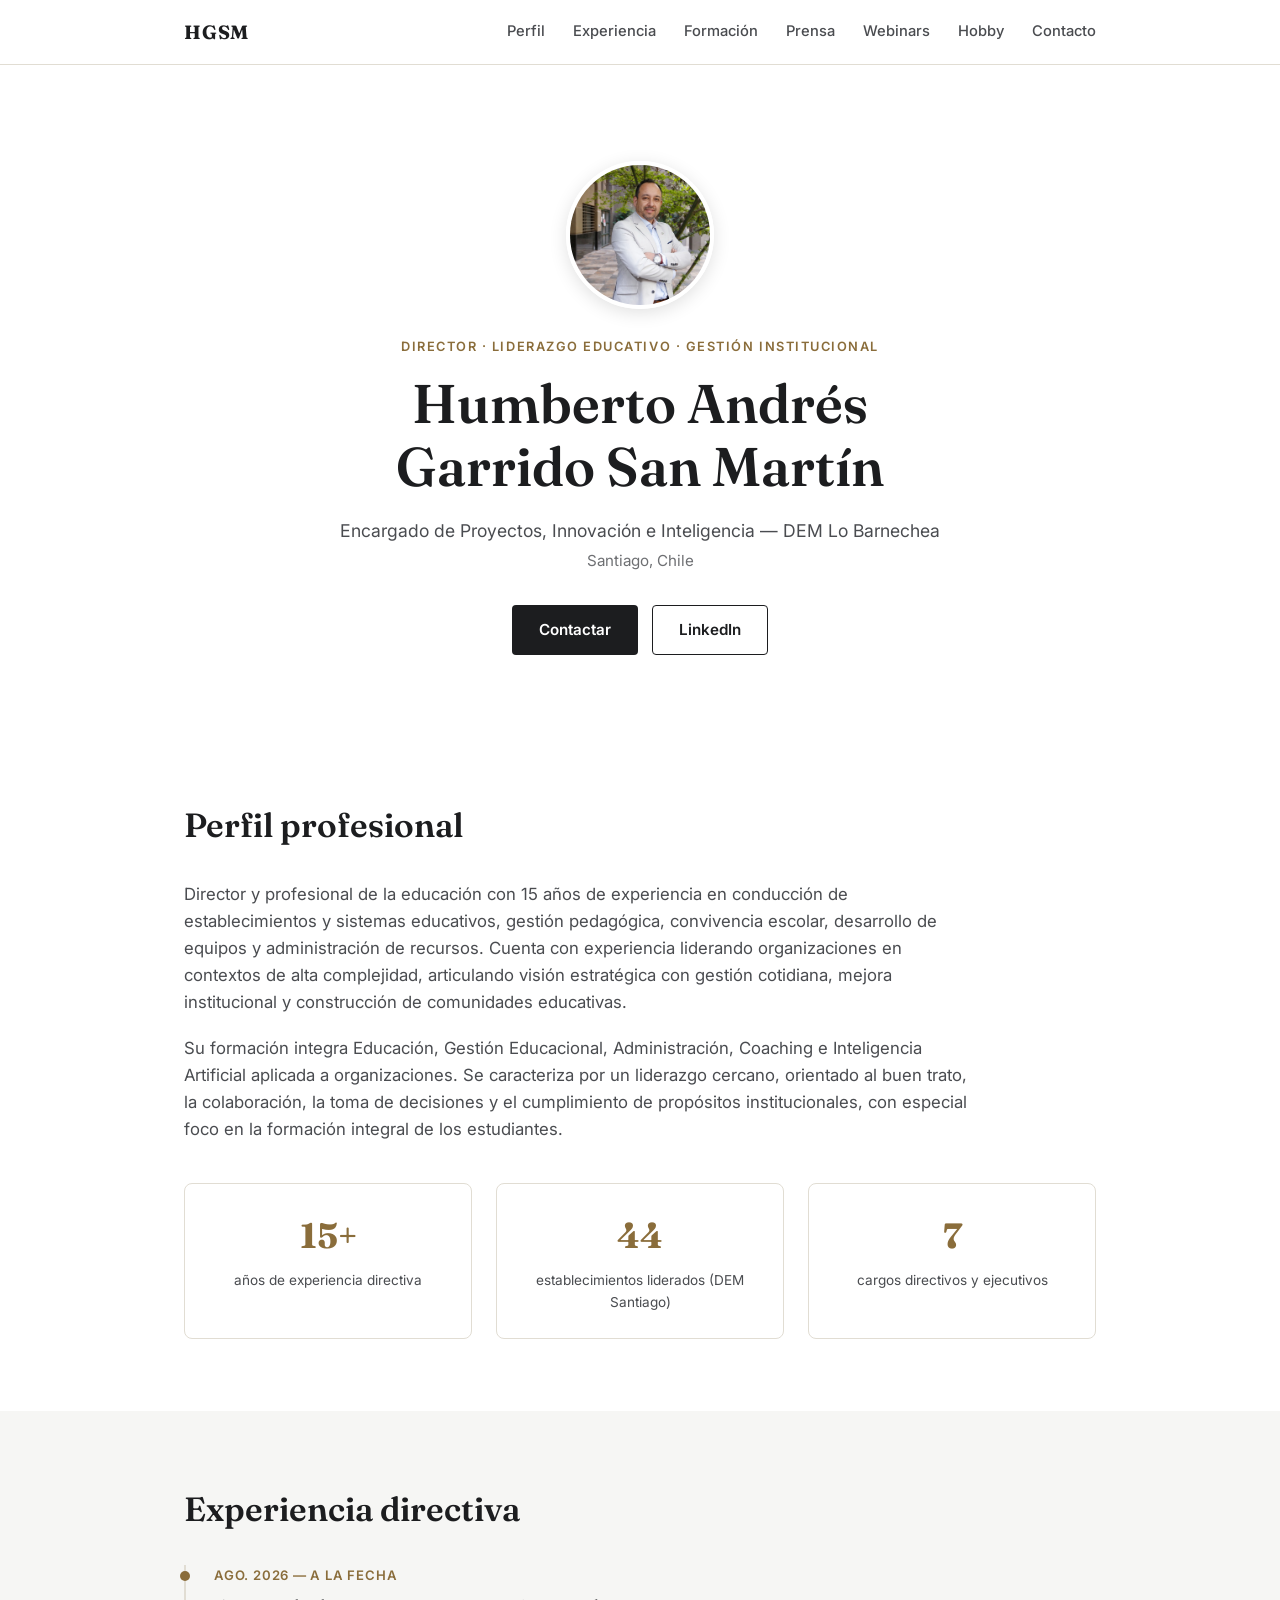
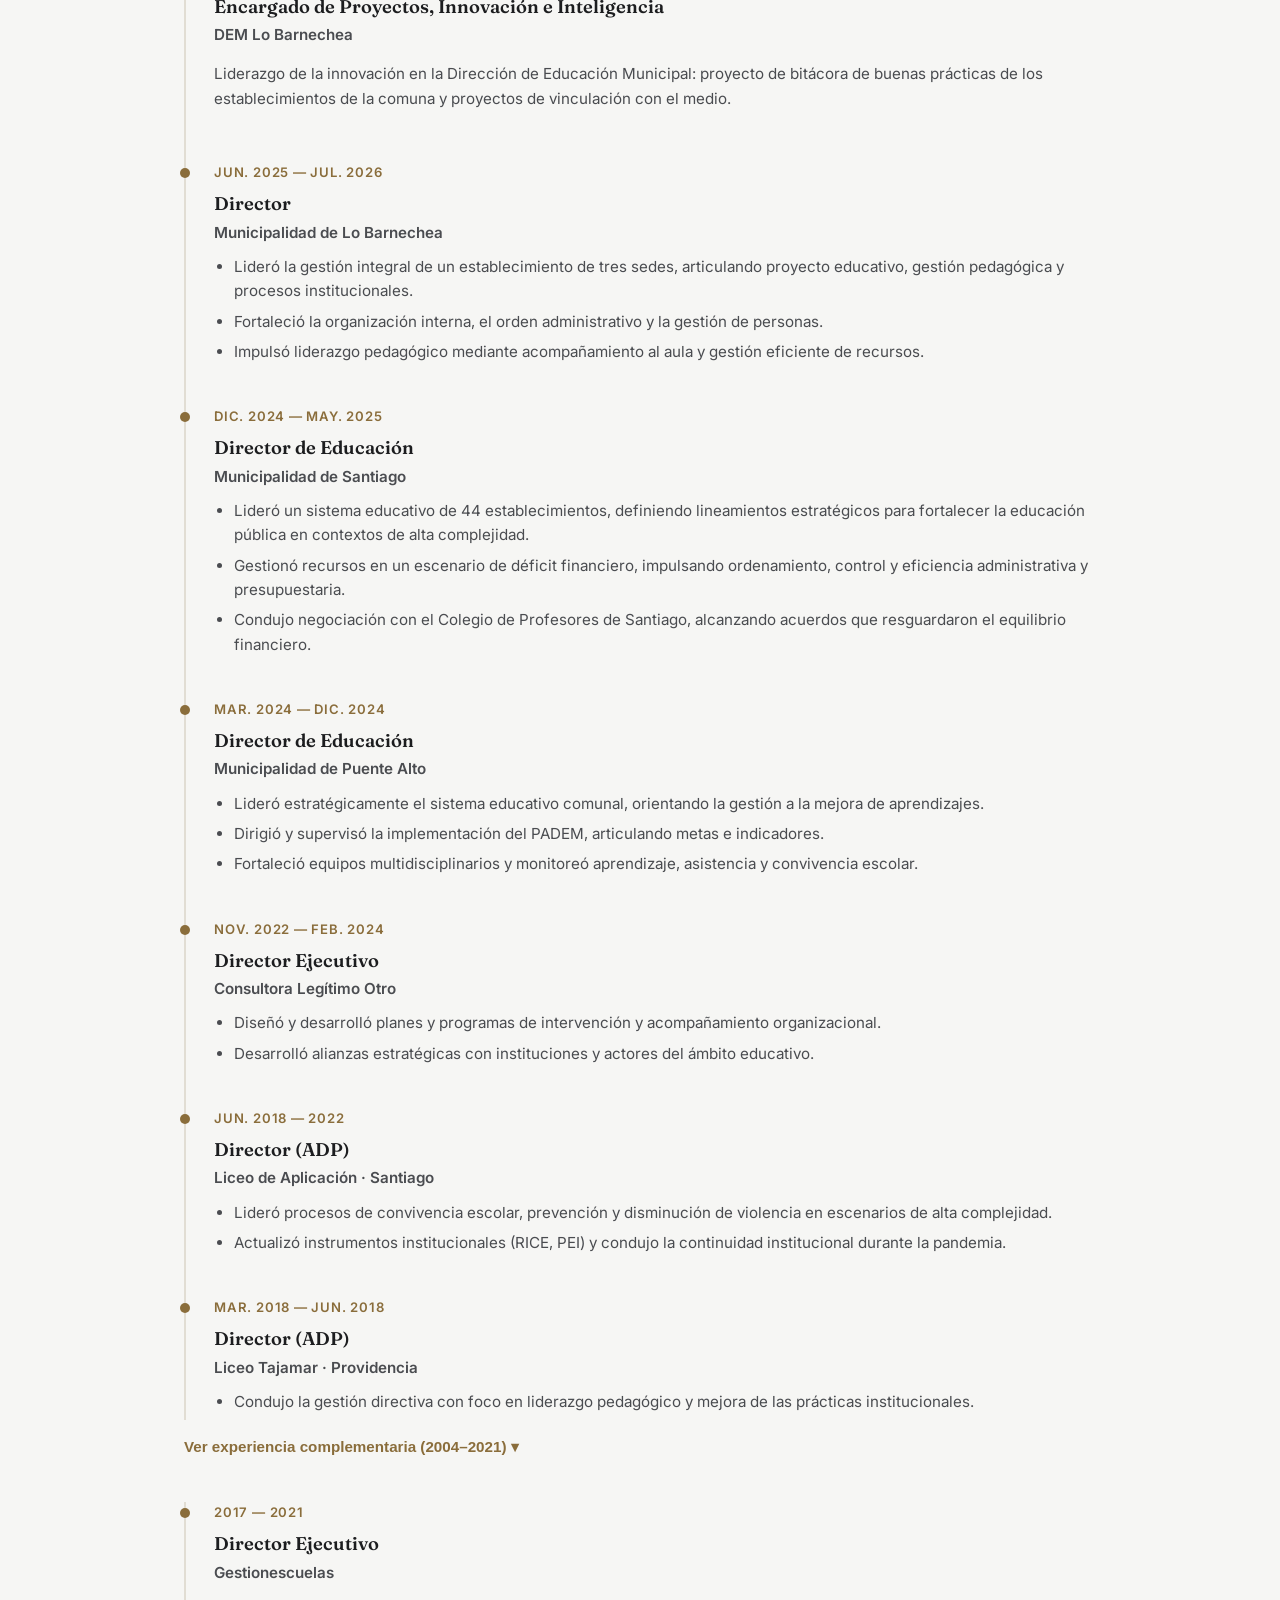
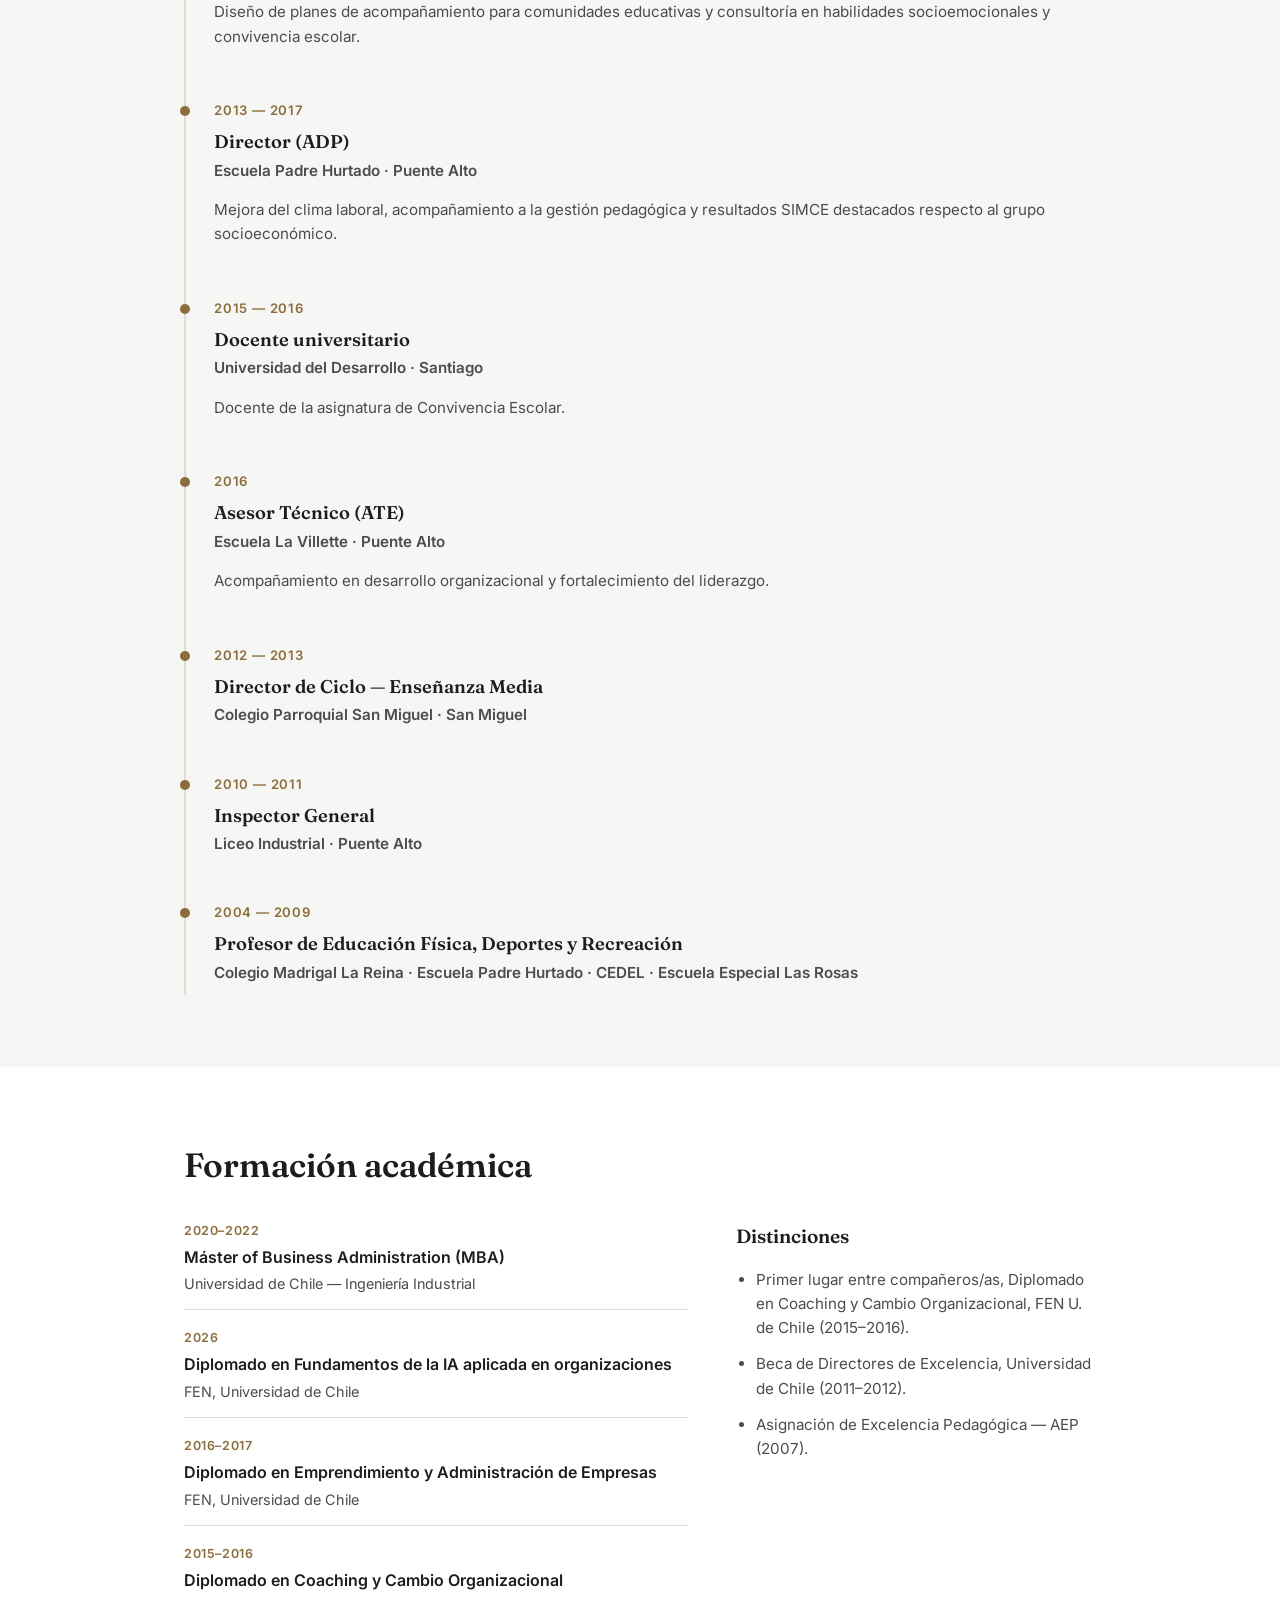
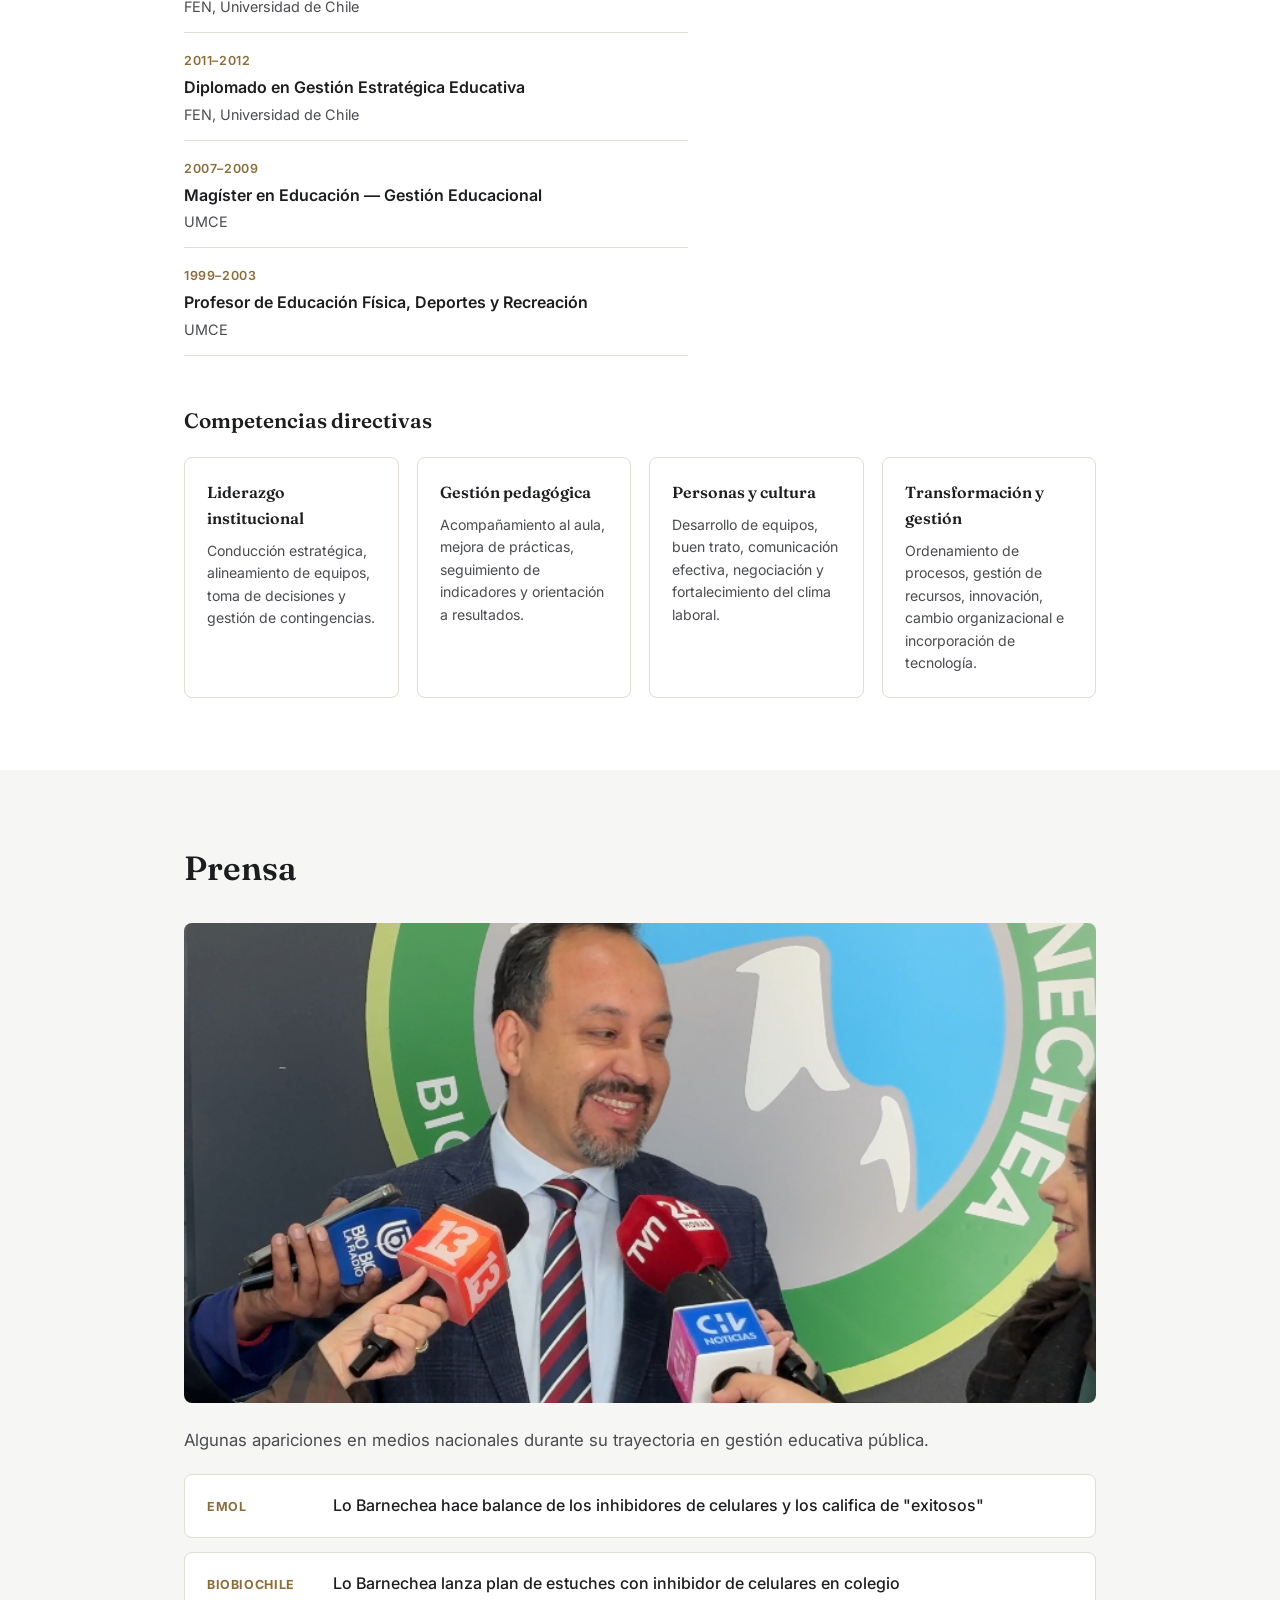
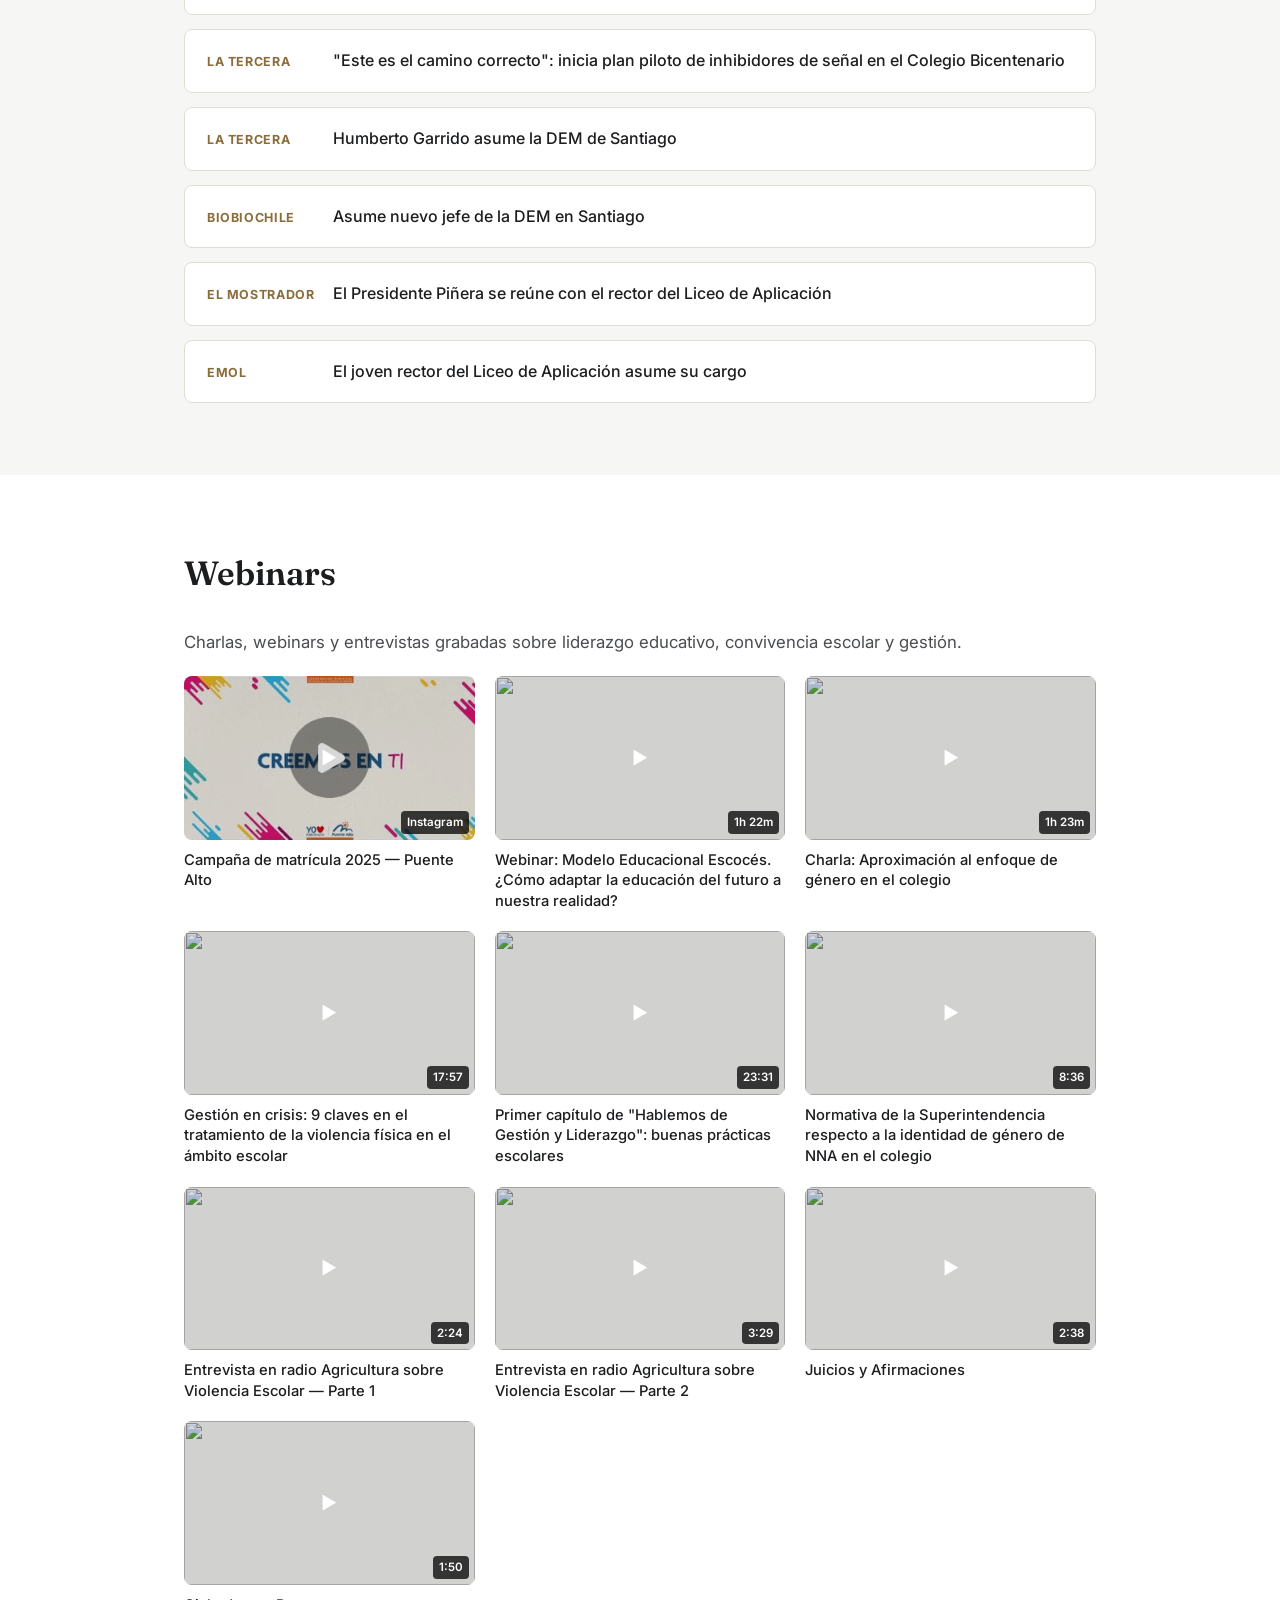
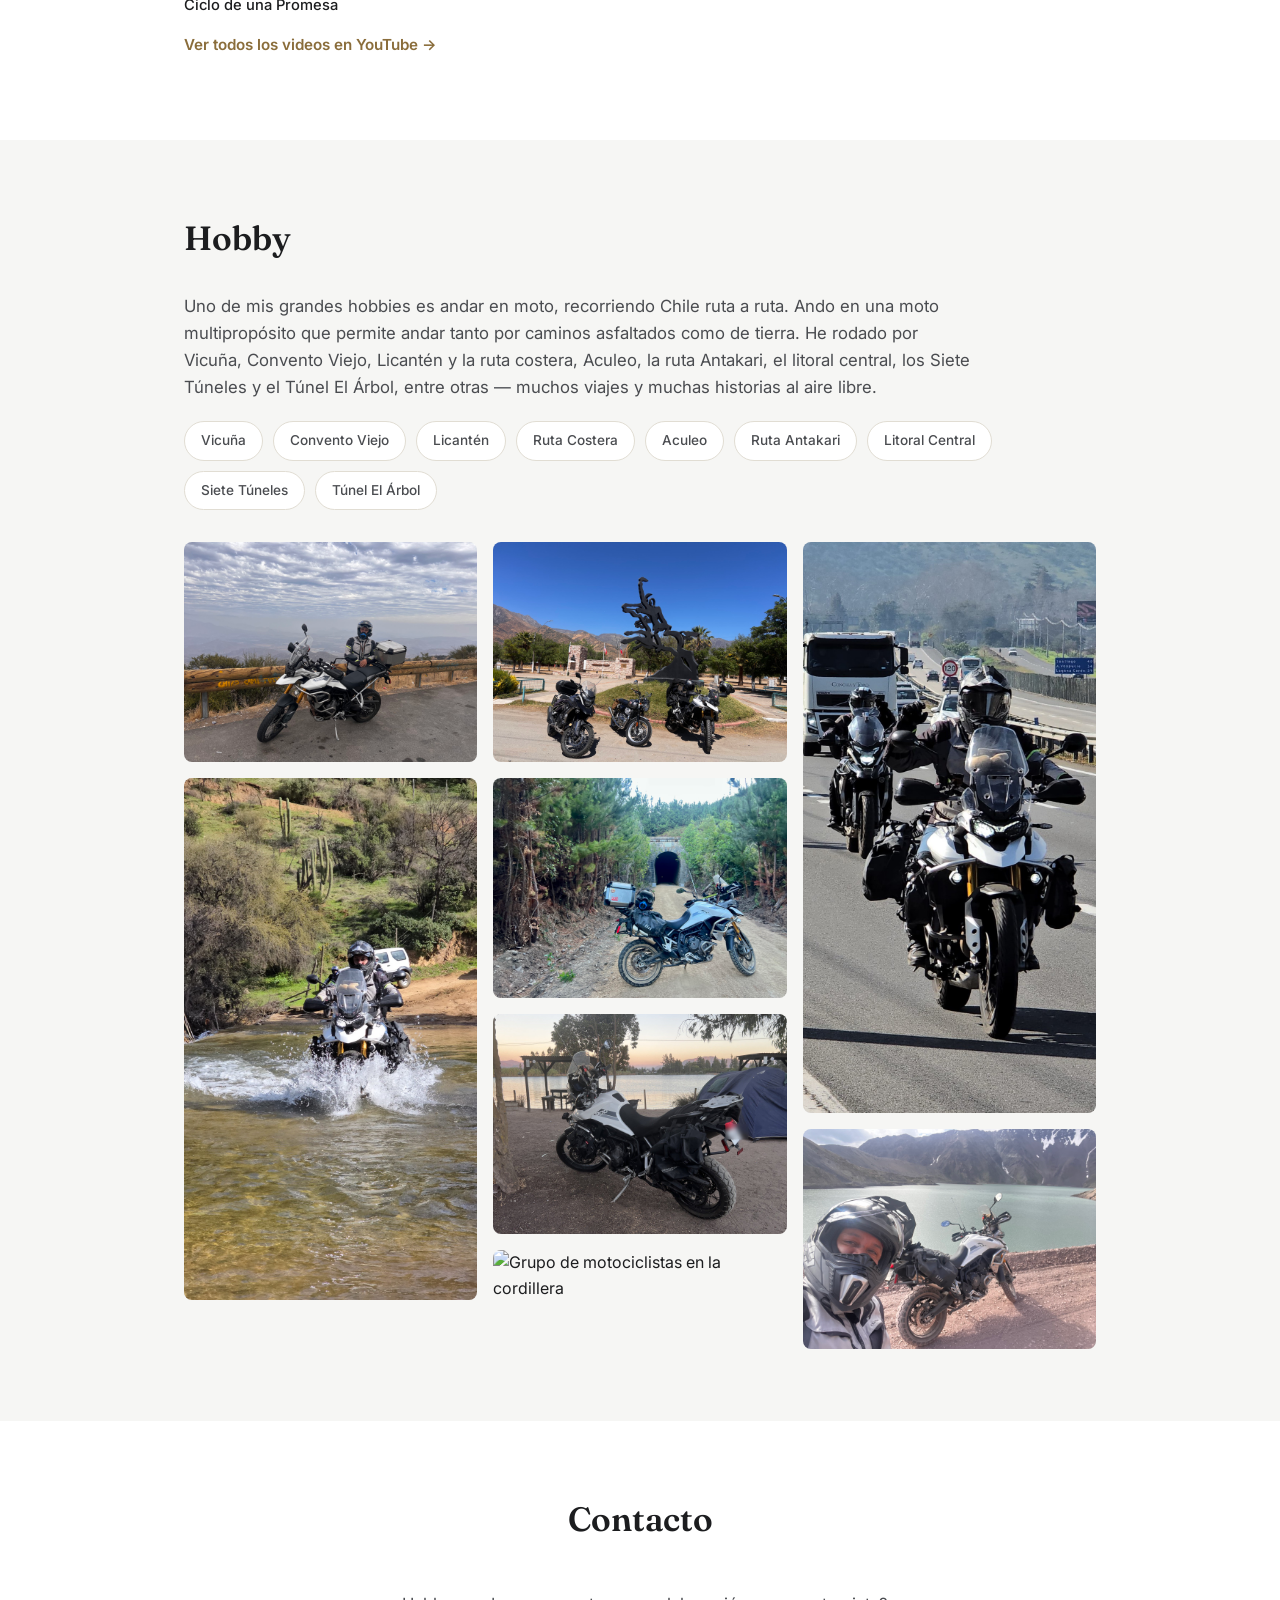
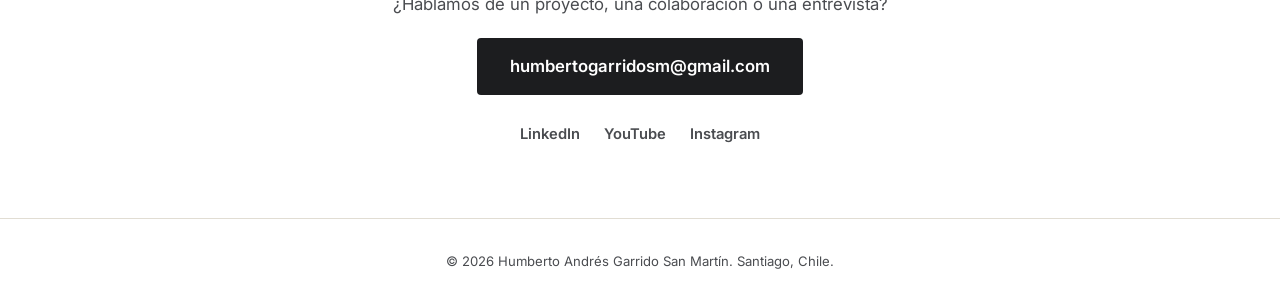
==== commit fd2be660: "corregir rotación y texto" ====
--- a/index.html
+++ b/index.html
@@ -409,7 +409,7 @@
   <section id="hobby" class="section section-alt">
     <div class="container">
       <h2 class="section-title">Hobby</h2>
-      <p class="lead">Uno de mis grandes hobbies es andar en moto, recorriendo Chile ruta a ruta. Ando en una Triumph Tiger Rally Pro, una moto multipropósito que permite andar tanto por caminos asfaltados como de tierra. He rodado por Vicuña, Convento Viejo, Licantén y la ruta costera, Aculeo, la ruta Antakari, el litoral central, los Siete Túneles y el Túnel El Árbol, entre otras — muchos viajes y muchas historias al aire libre.</p>
+      <p class="lead">Uno de mis grandes hobbies es andar en moto, recorriendo Chile ruta a ruta. Ando en una moto multipropósito que permite andar tanto por caminos asfaltados como de tierra. He rodado por Vicuña, Convento Viejo, Licantén y la ruta costera, Aculeo, la ruta Antakari, el litoral central, los Siete Túneles y el Túnel El Árbol, entre otras — muchos viajes y muchas historias al aire libre.</p>
       <div class="route-tags">
         <span class="route-tag">Vicuña</span>
         <span class="route-tag">Convento Viejo</span>
@@ -422,7 +422,7 @@
         <span class="route-tag">Túnel El Árbol</span>
       </div>
       <div class="hobby-gallery">
-        <img src="images/moto-mirador.jpg" alt="Humberto Garrido en su moto Triumph Tiger en un mirador de montaña">
+        <img src="images/moto-mirador.jpg" alt="Humberto Garrido en su moto en un mirador de montaña">
         <img src="images/moto-rio.jpg" alt="Cruzando un río en moto por un camino de tierra">
         <img src="images/moto-monumento.jpg" alt="Motos estacionadas junto a un monumento en ruta">
         <img src="images/moto-tunel.jpg" alt="Moto frente a la entrada de un túnel de piedra">
@@ -457,4 +457,4 @@
 
 <script src="js/main.js"></script>
 </body>
-</html>
+</html>
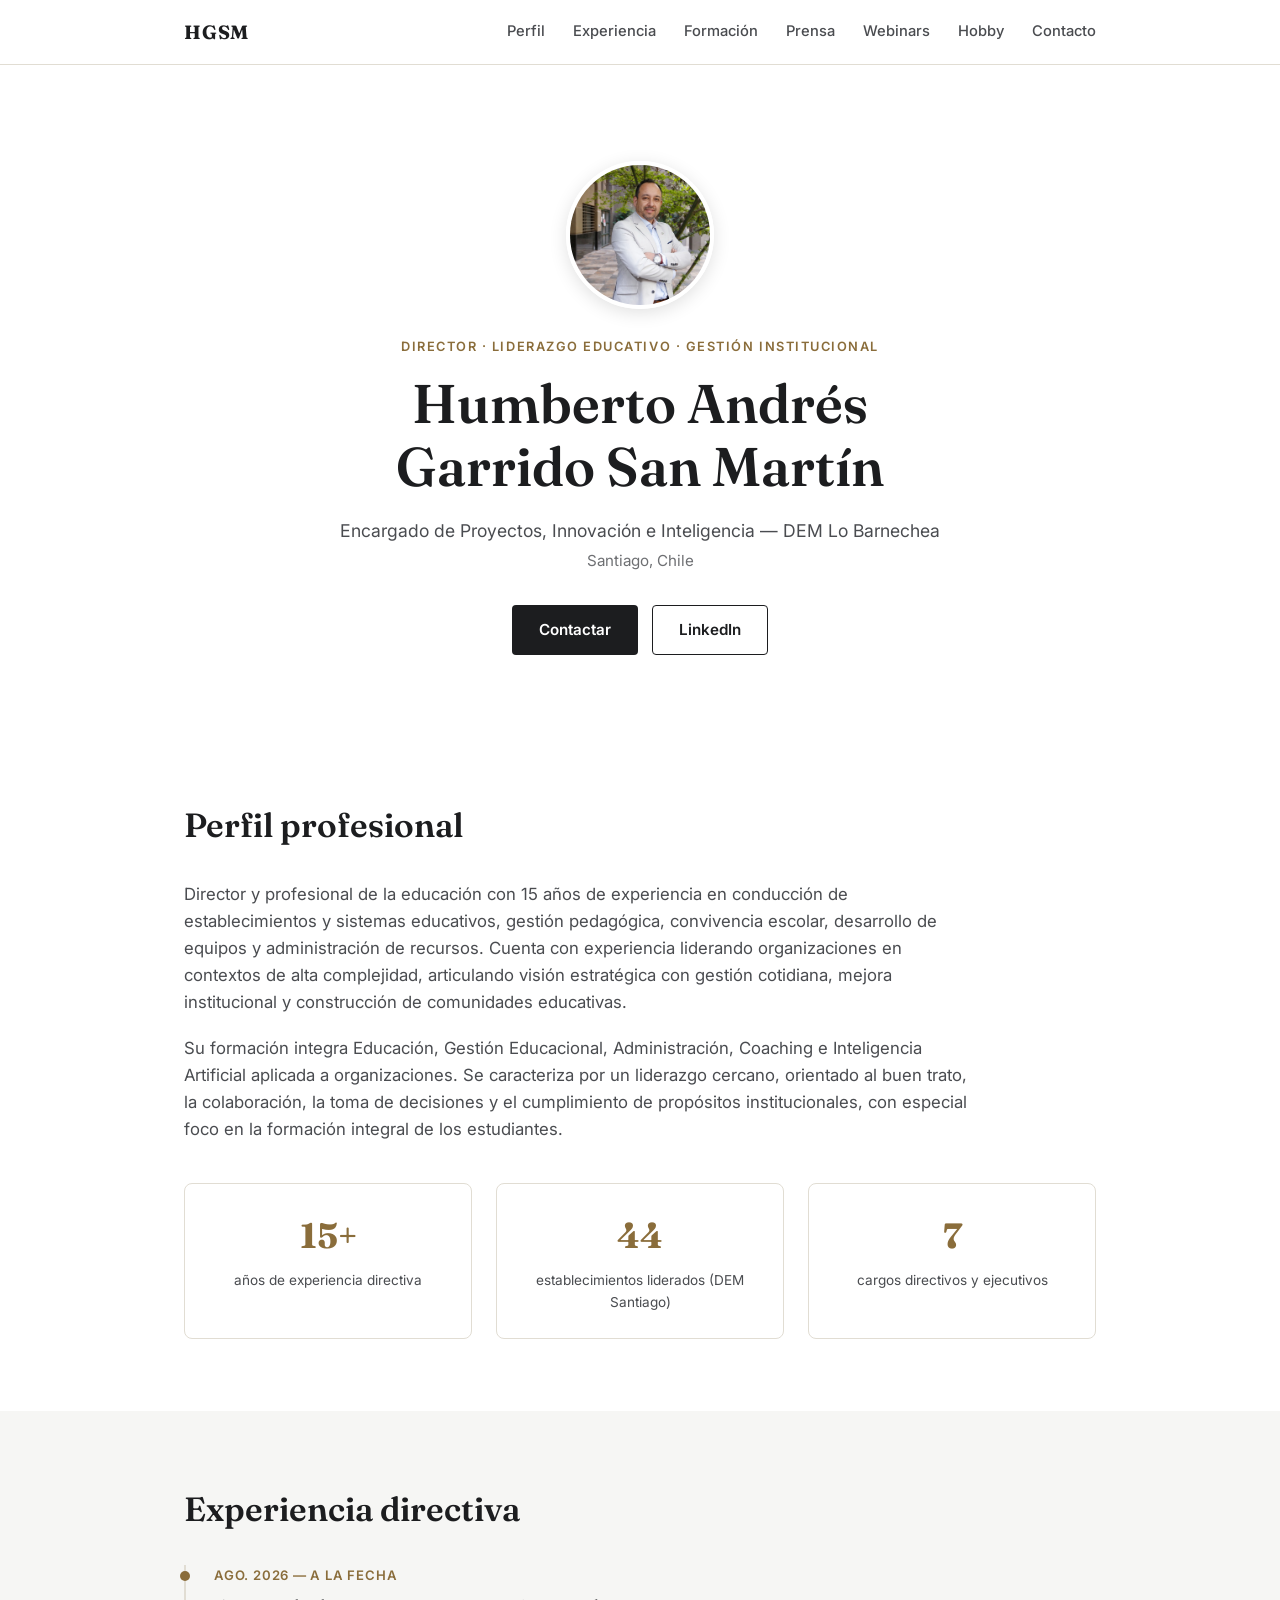
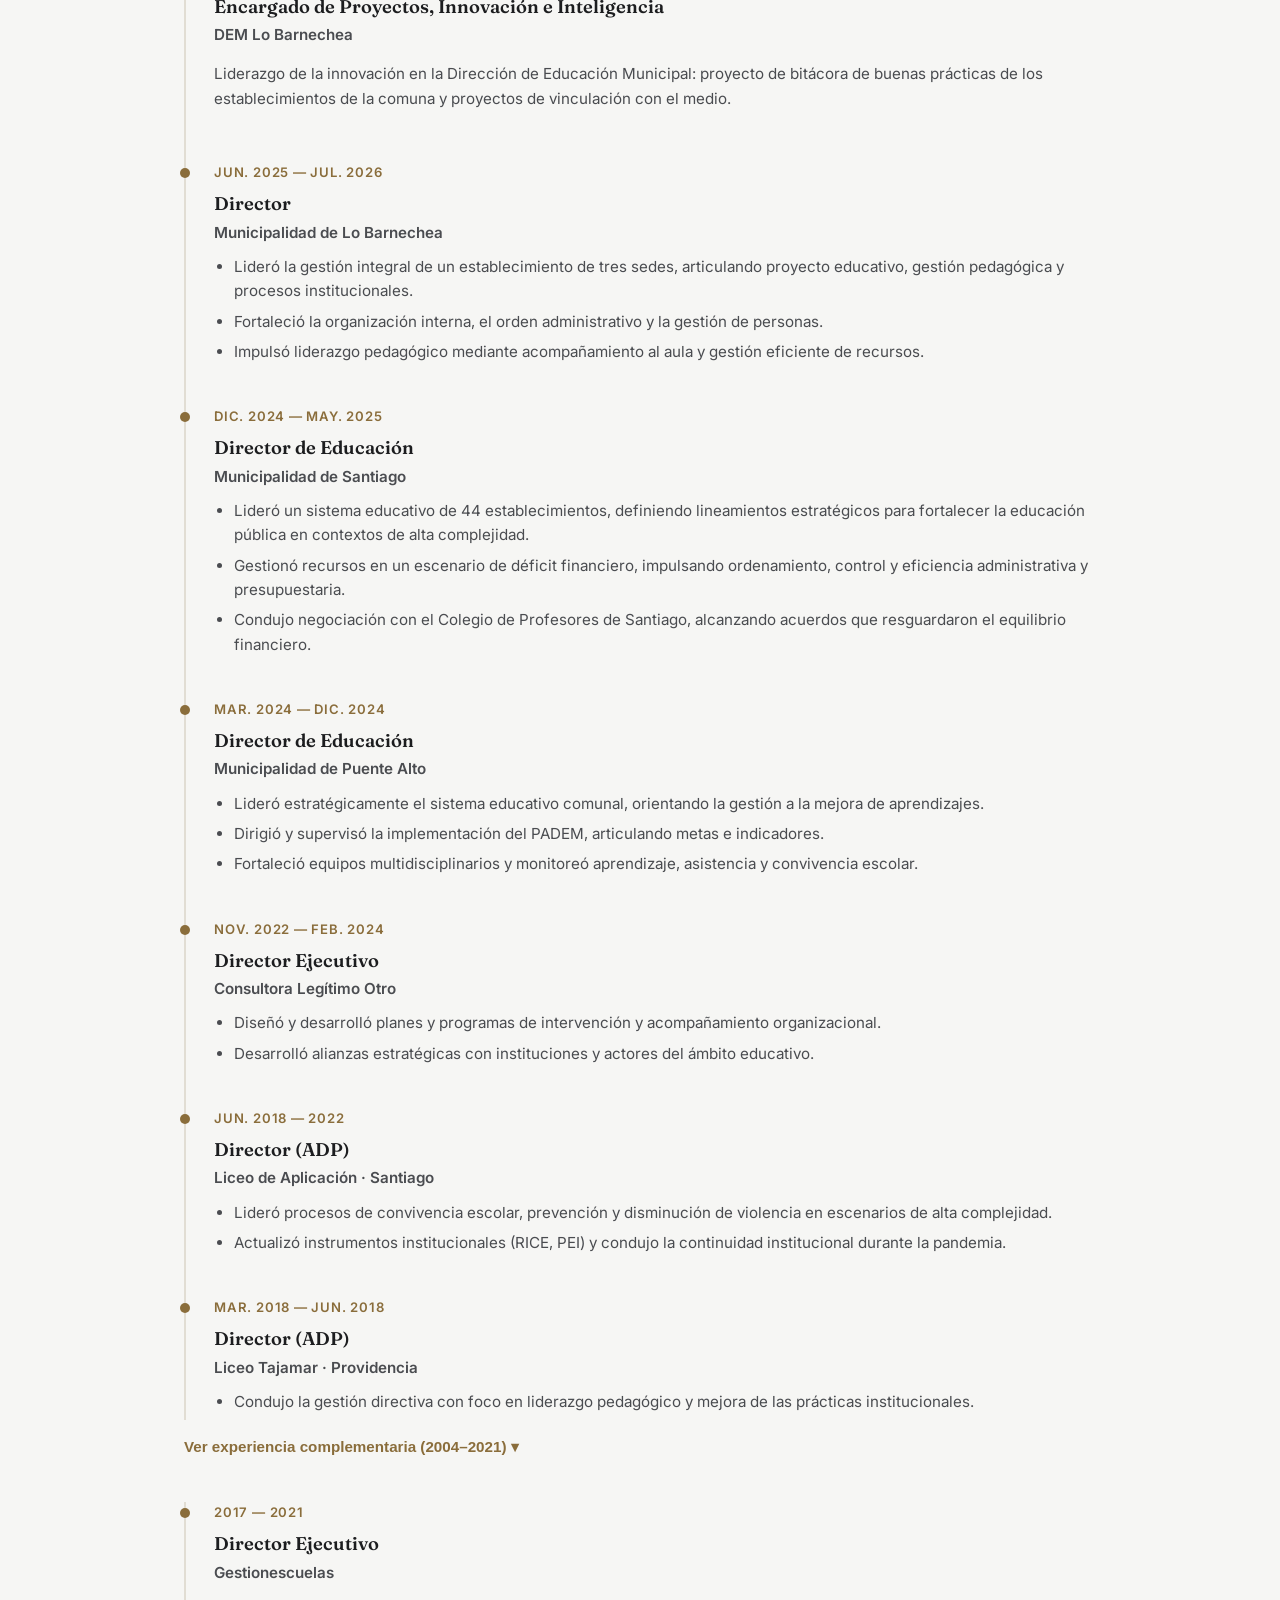
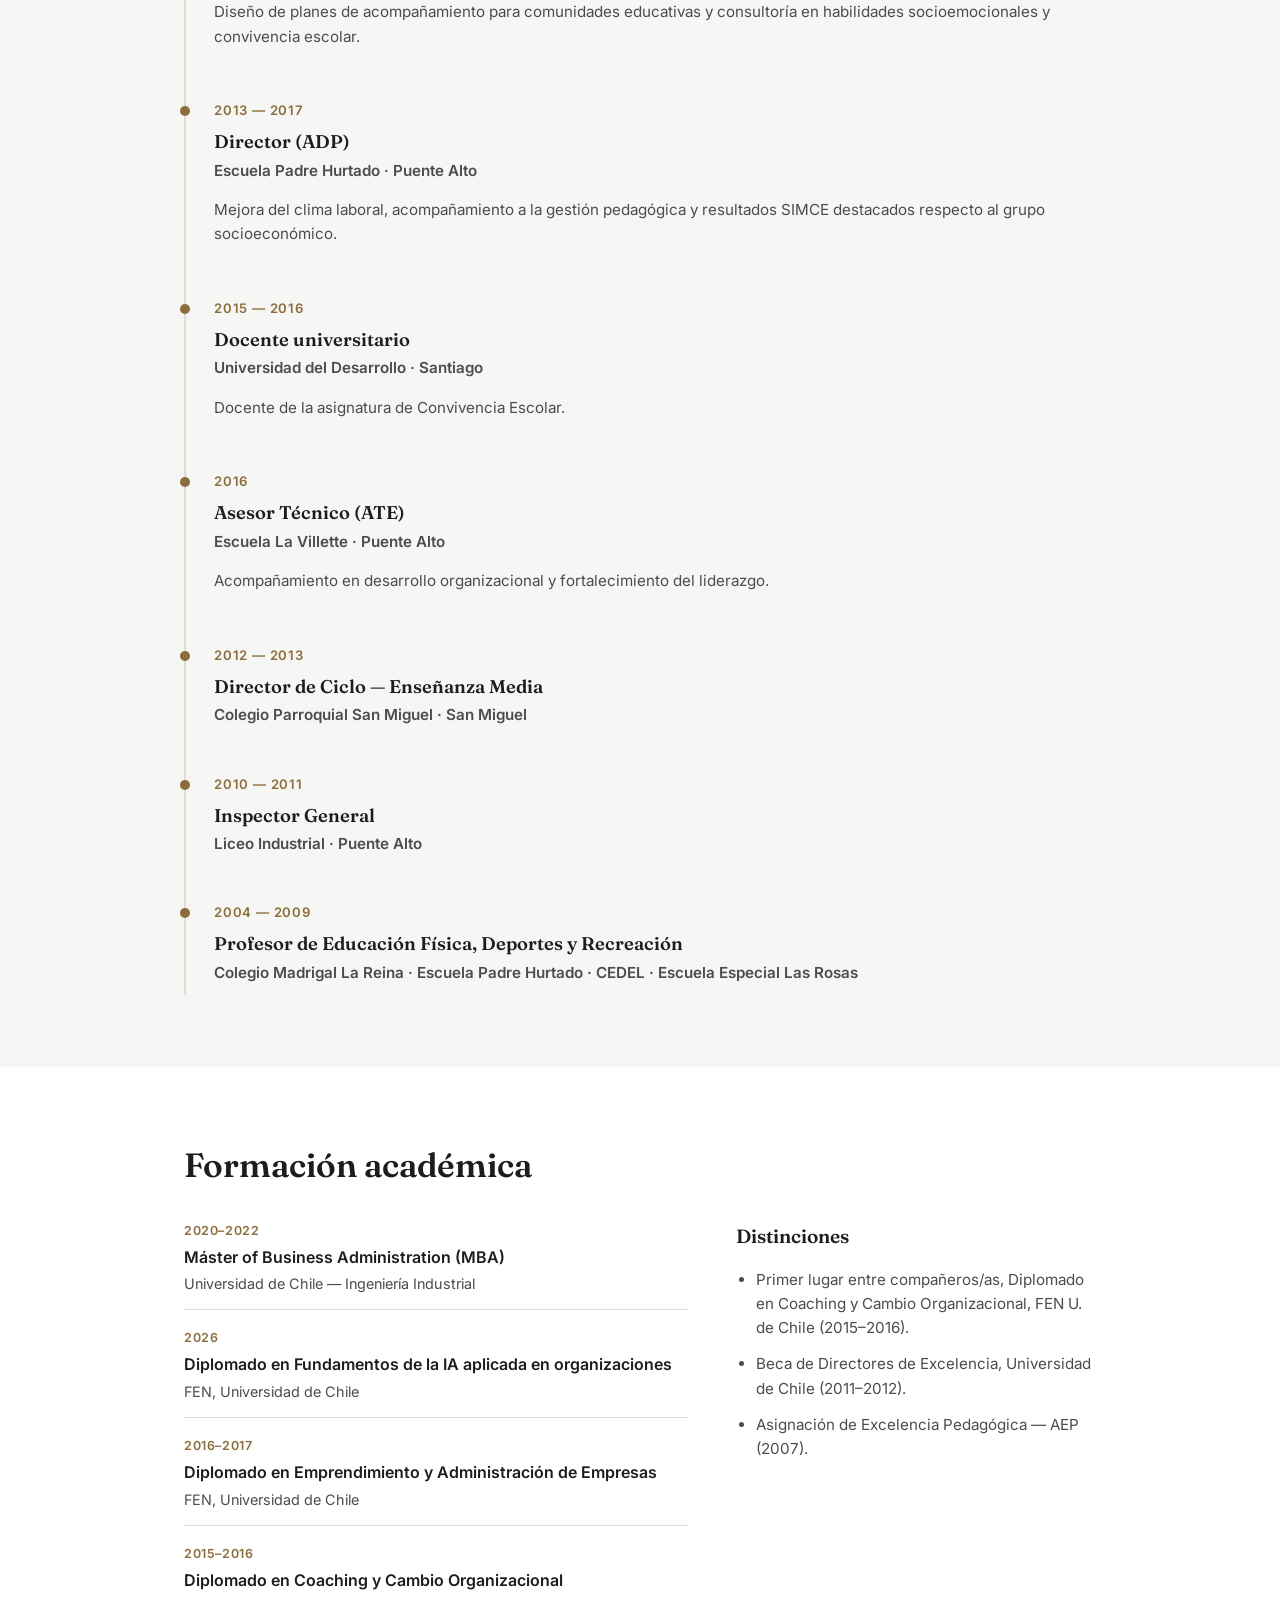
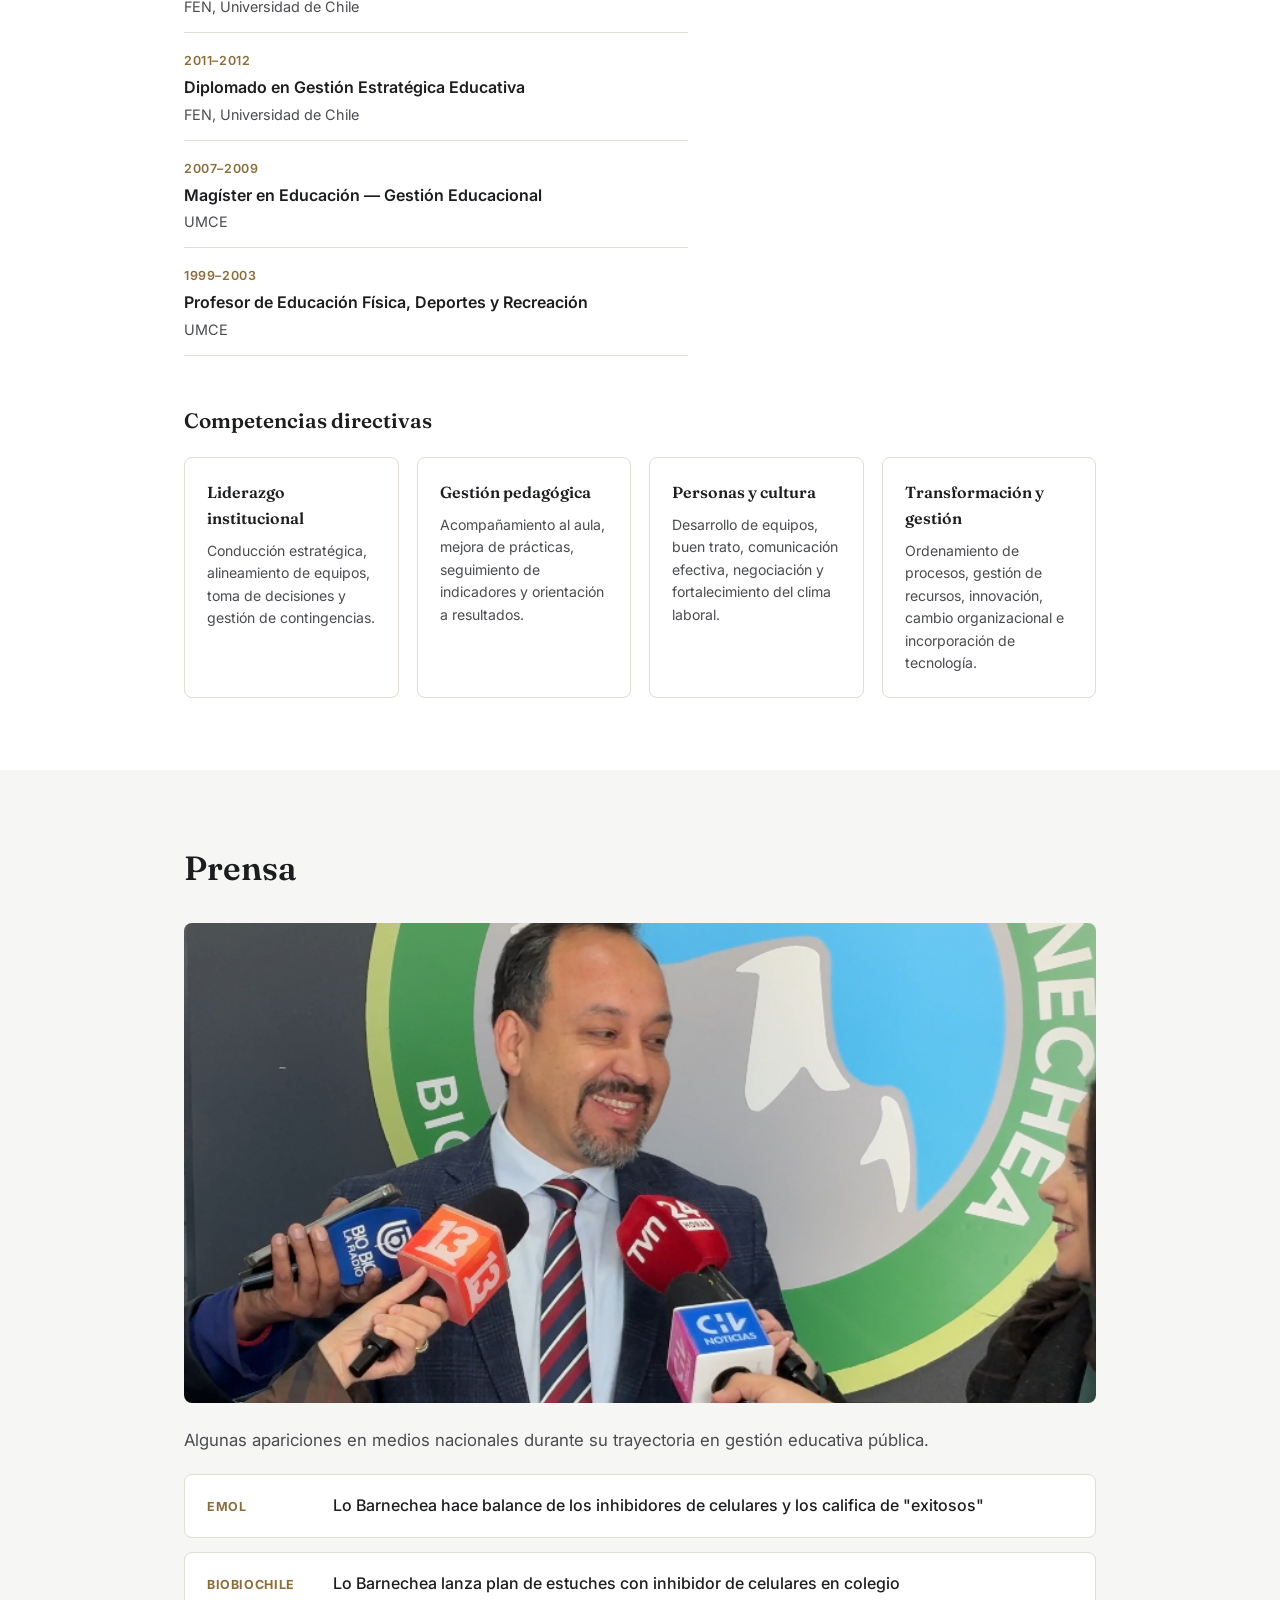
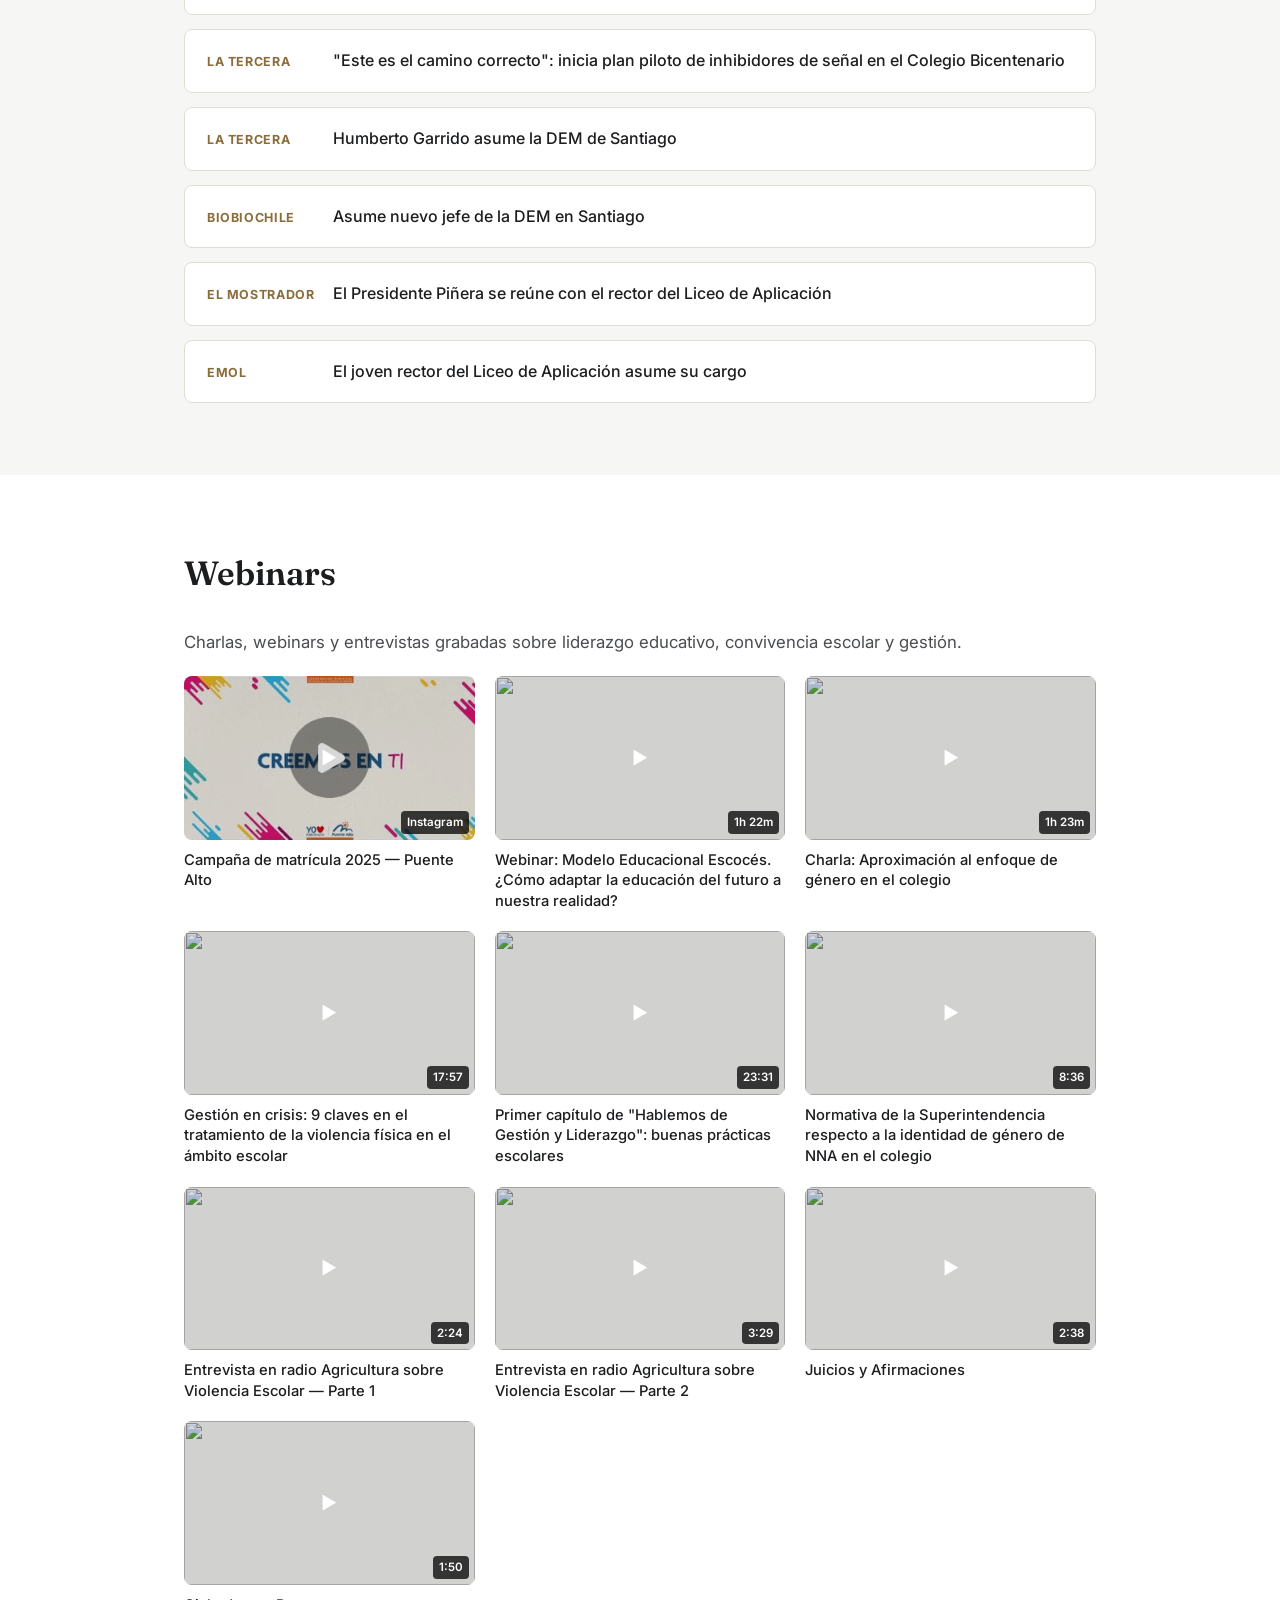
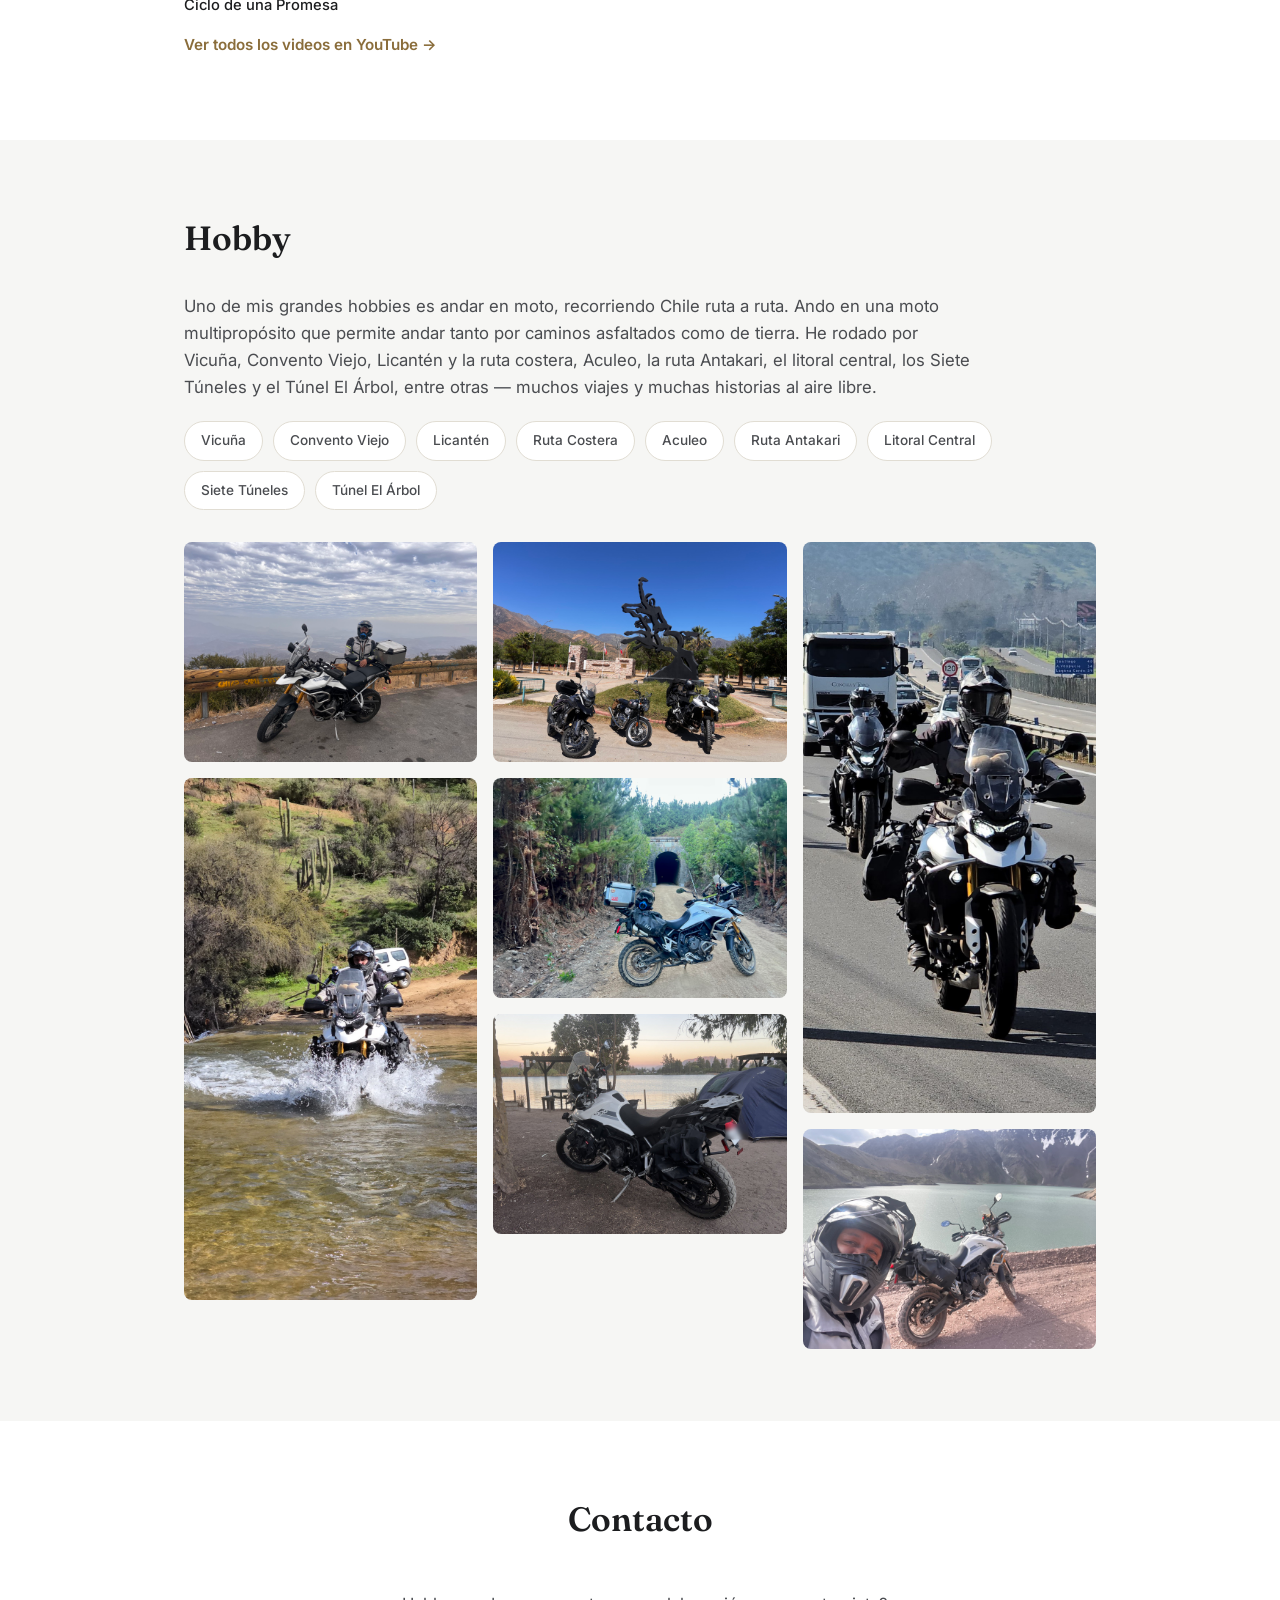
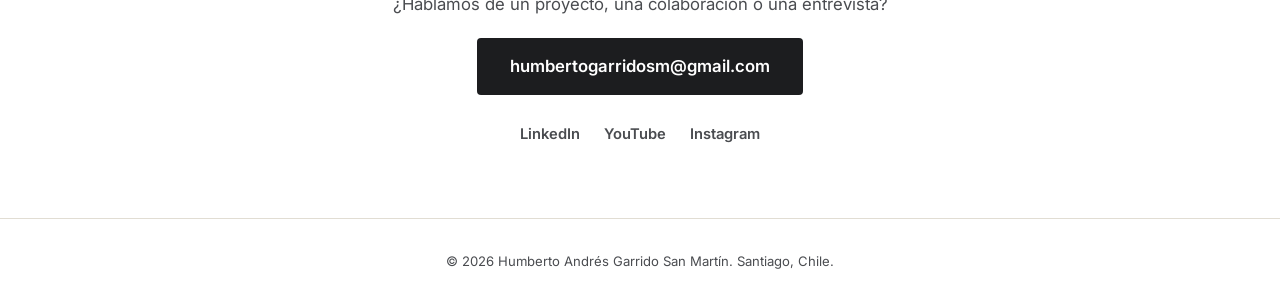
==== commit 42dc19cf: "elimina imagen grupo cordillera" ====
--- a/index.html
+++ b/index.html
@@ -427,7 +427,7 @@
         <img src="images/moto-monumento.jpg" alt="Motos estacionadas junto a un monumento en ruta">
         <img src="images/moto-tunel.jpg" alt="Moto frente a la entrada de un túnel de piedra">
         <img src="images/moto-atardecer.jpg" alt="Moto junto a un lago al atardecer, acampando">
-        <img src="images/moto-grupo-cordillera.jpg" alt="Grupo de motociclistas en la cordillera">
+        
         <img src="images/moto-carretera.jpg" alt="Andando en moto por la carretera junto a otros motociclistas">
         <img src="images/moto-selfie-nieve.jpg" alt="Selfie en moto con cerros nevados de fondo">
       </div>
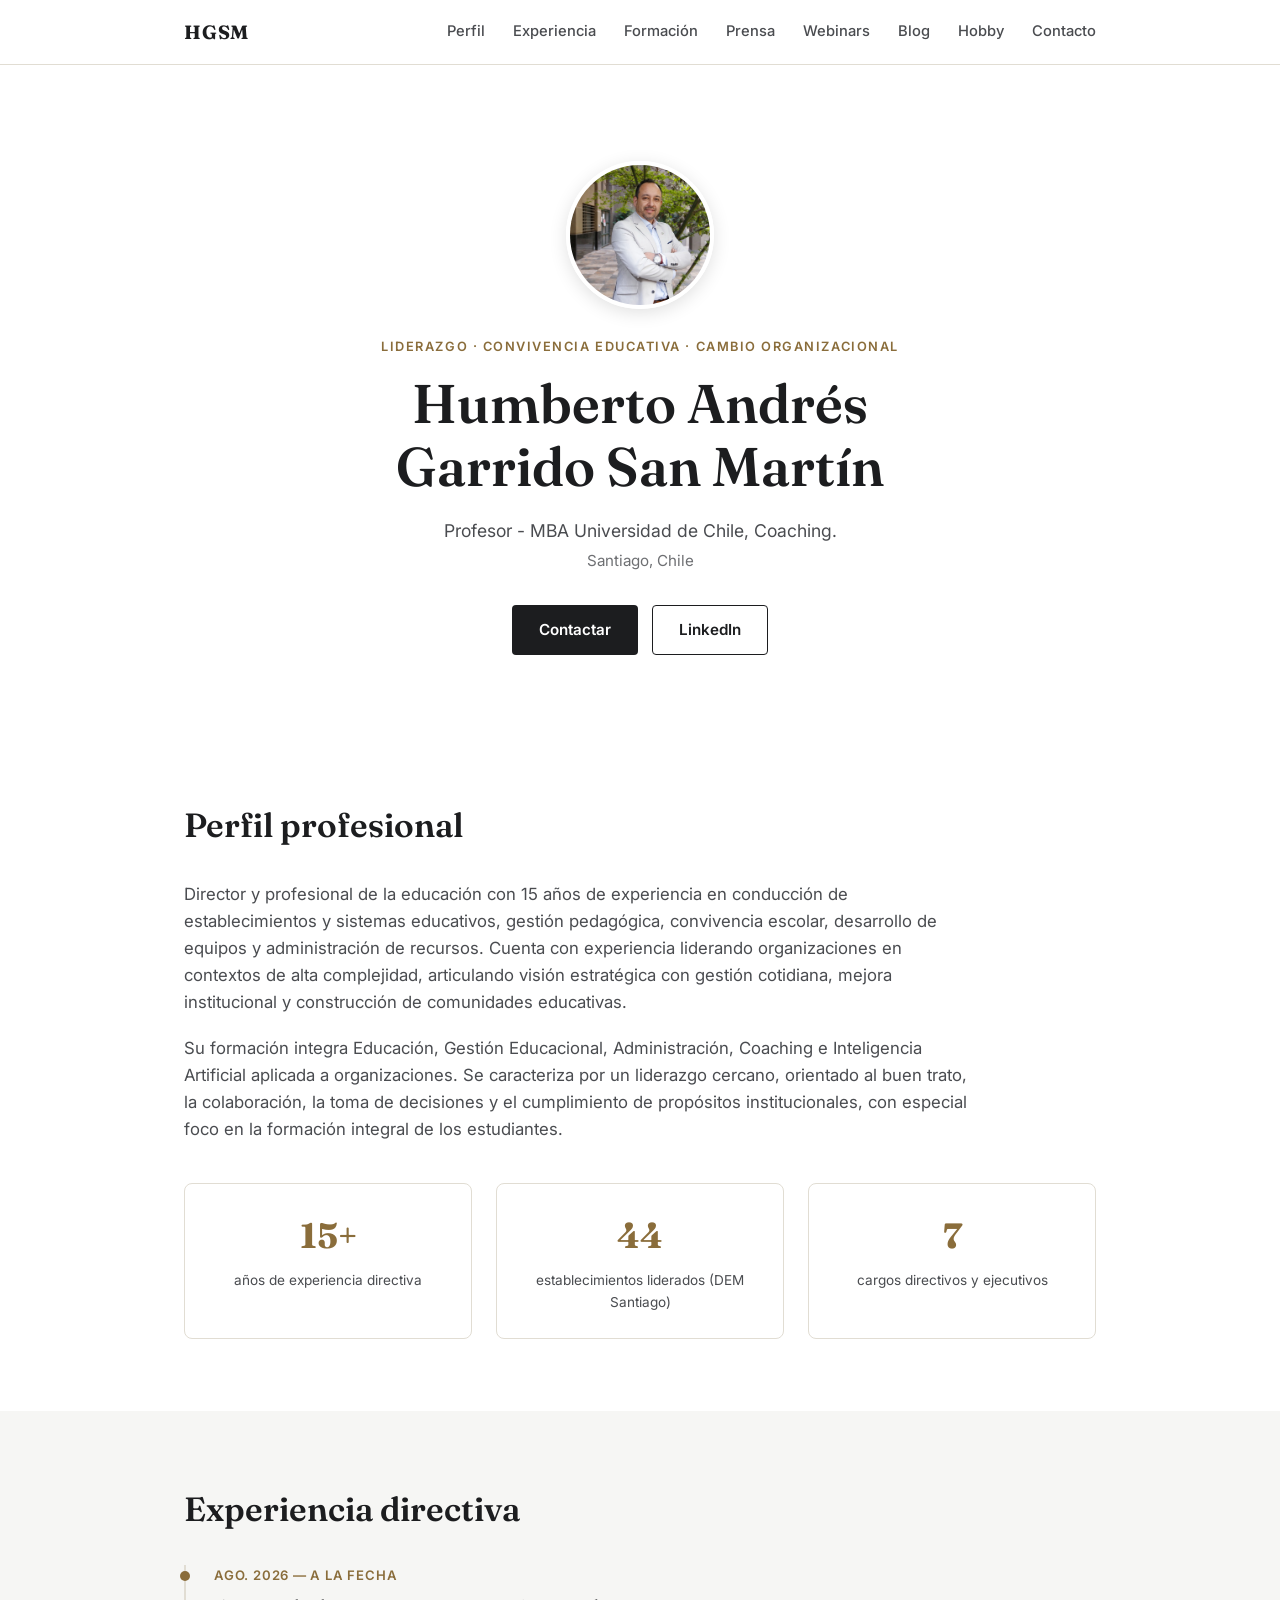
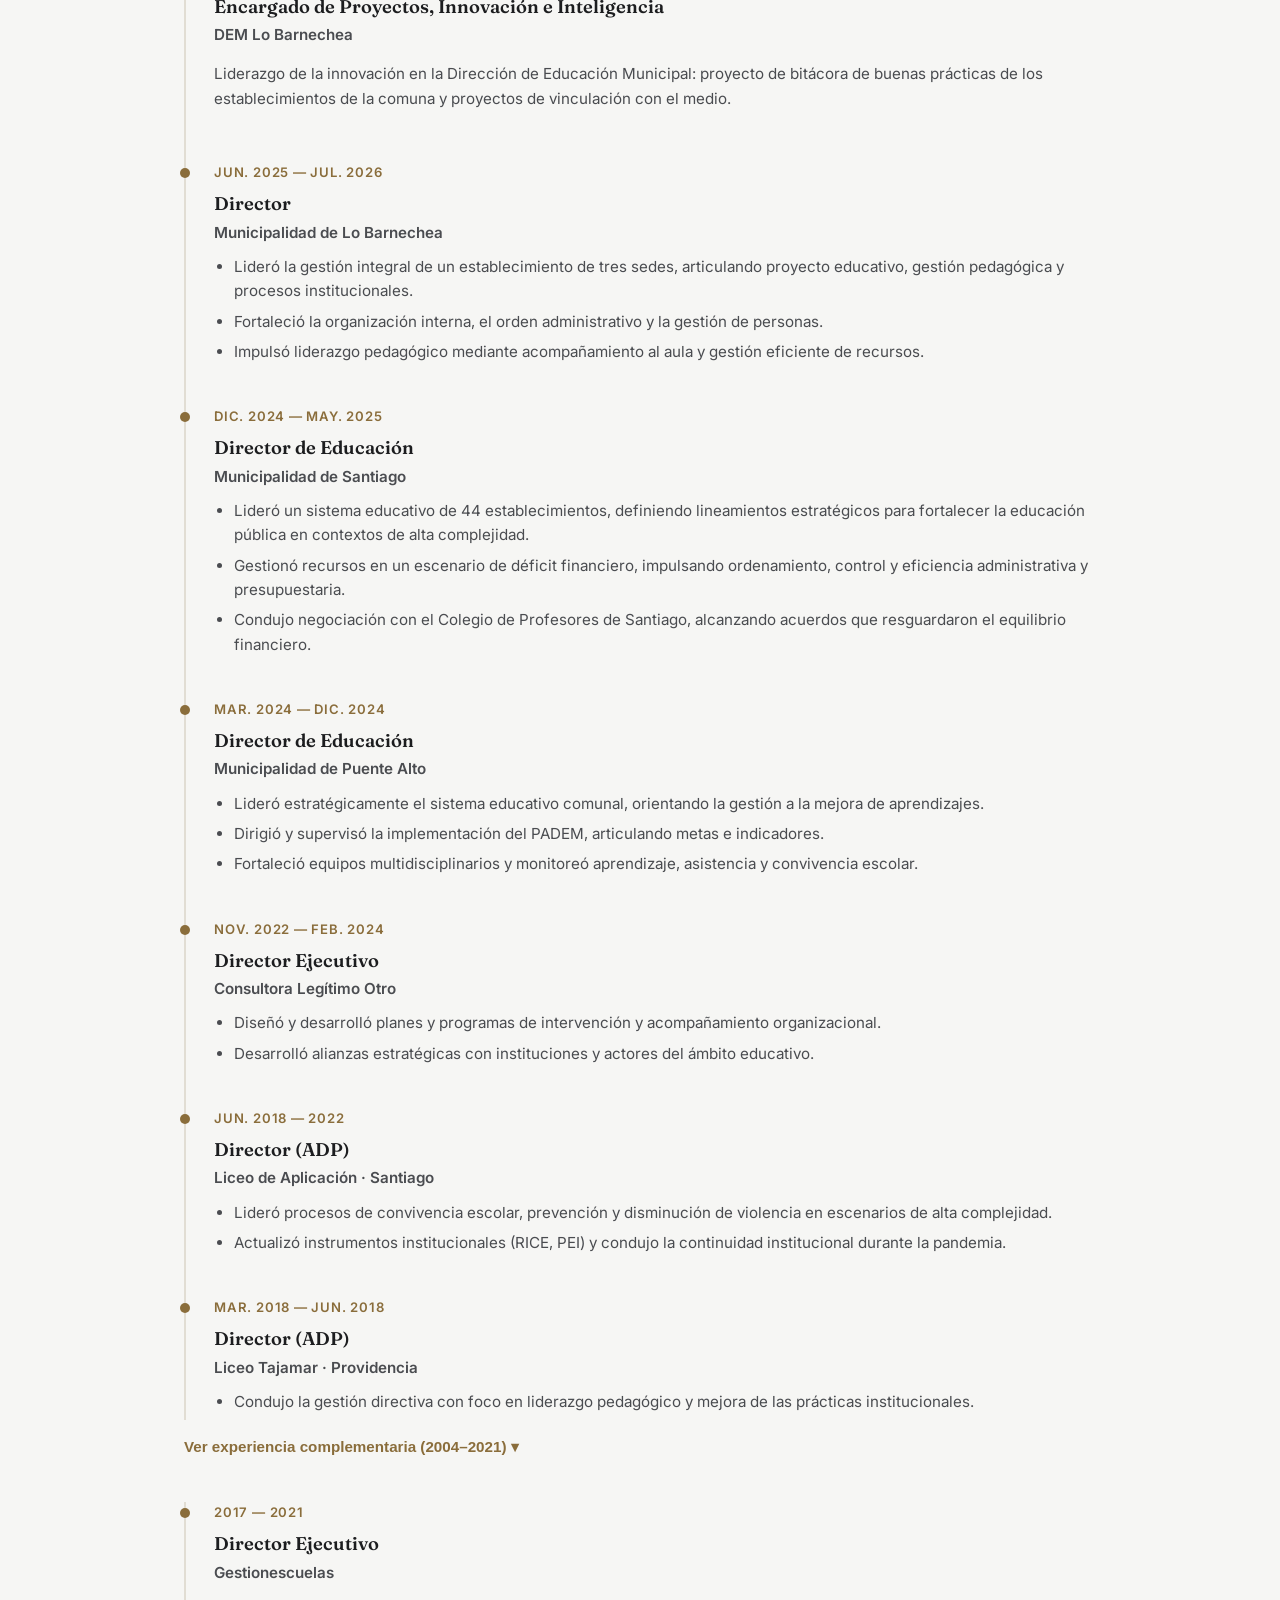
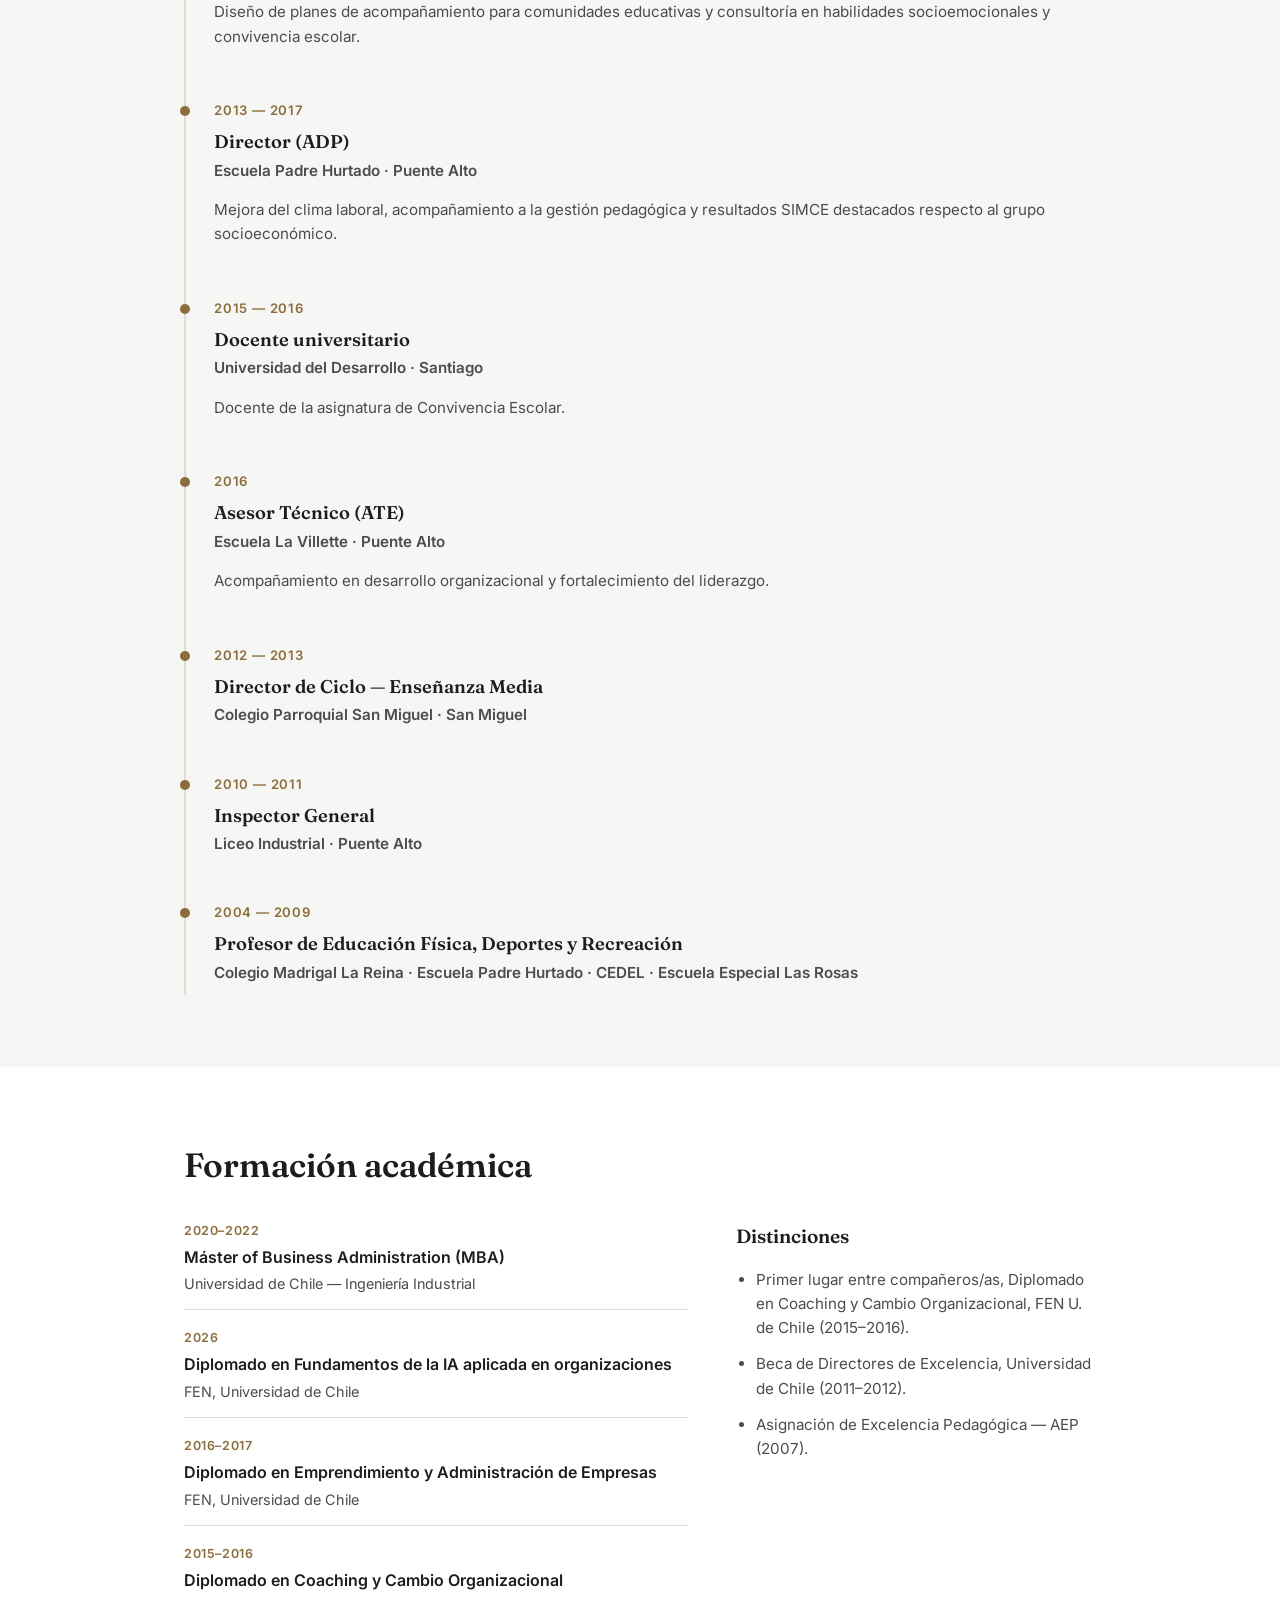
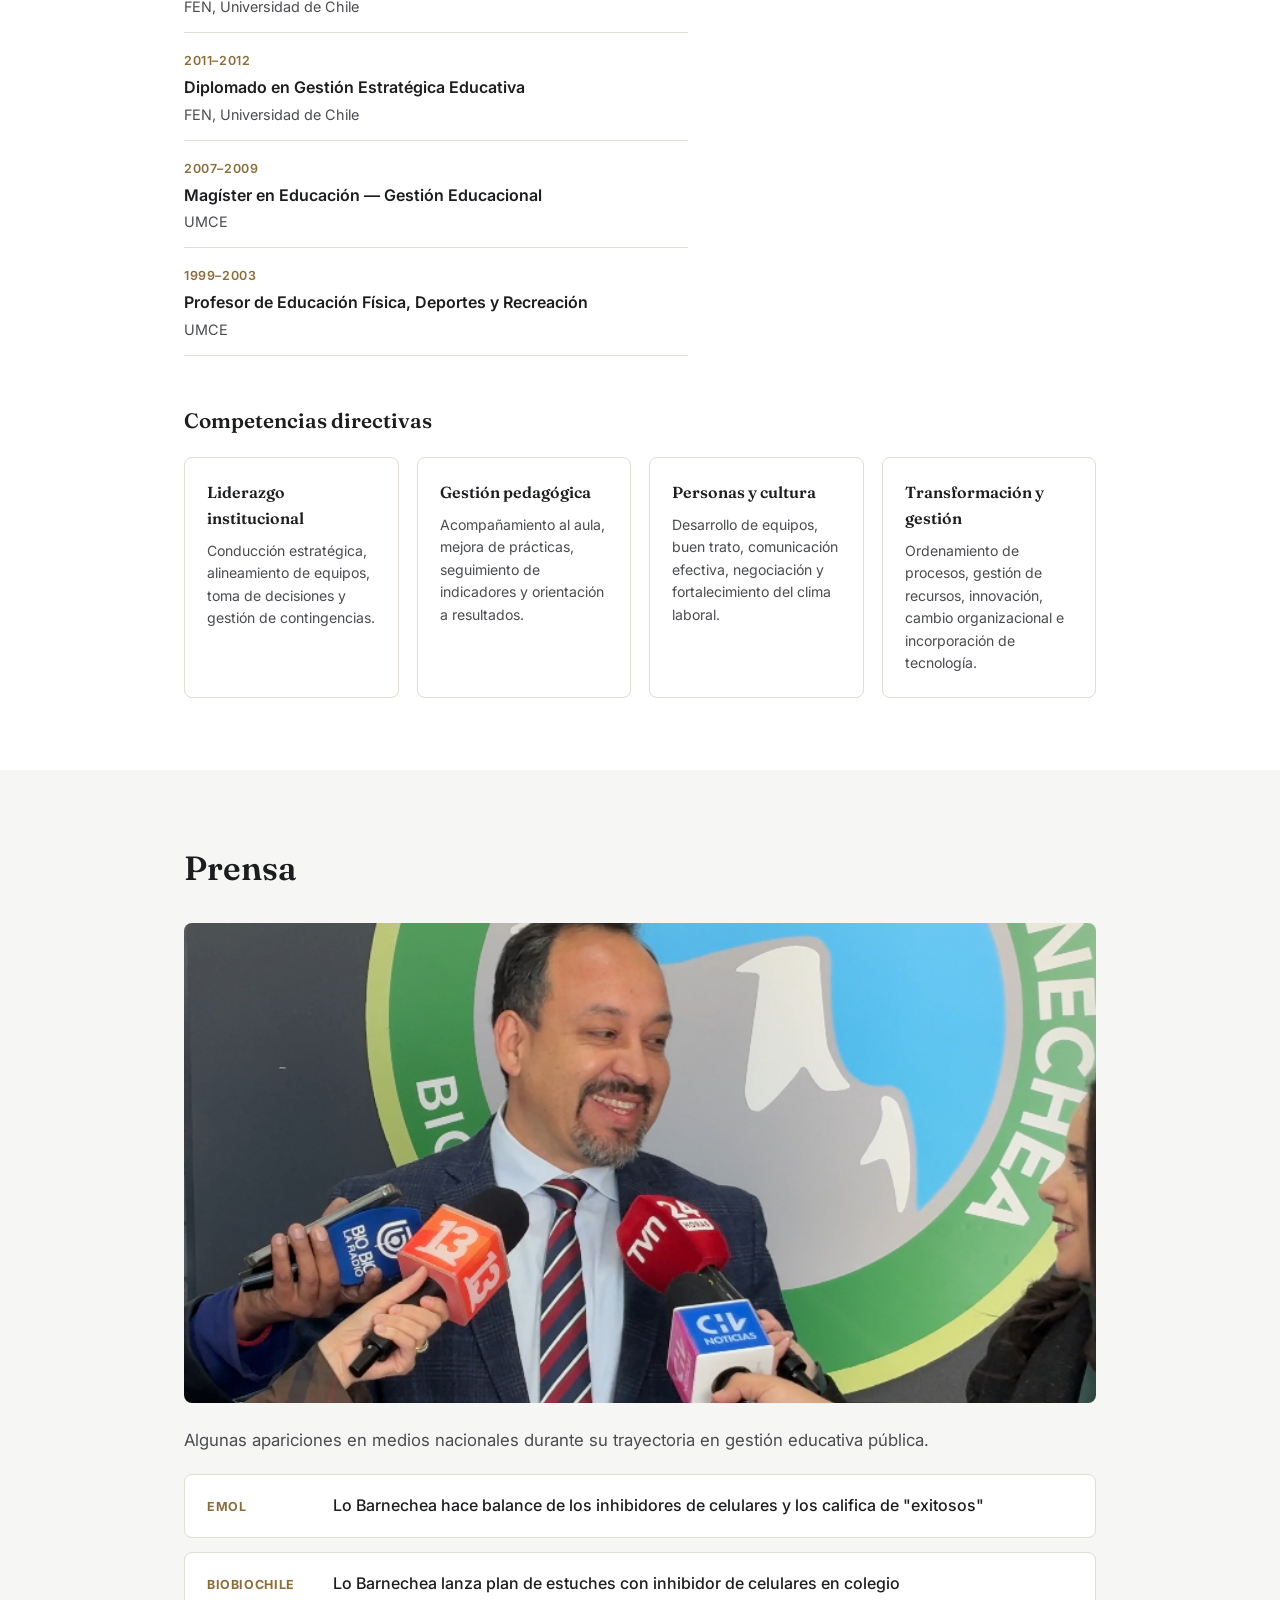
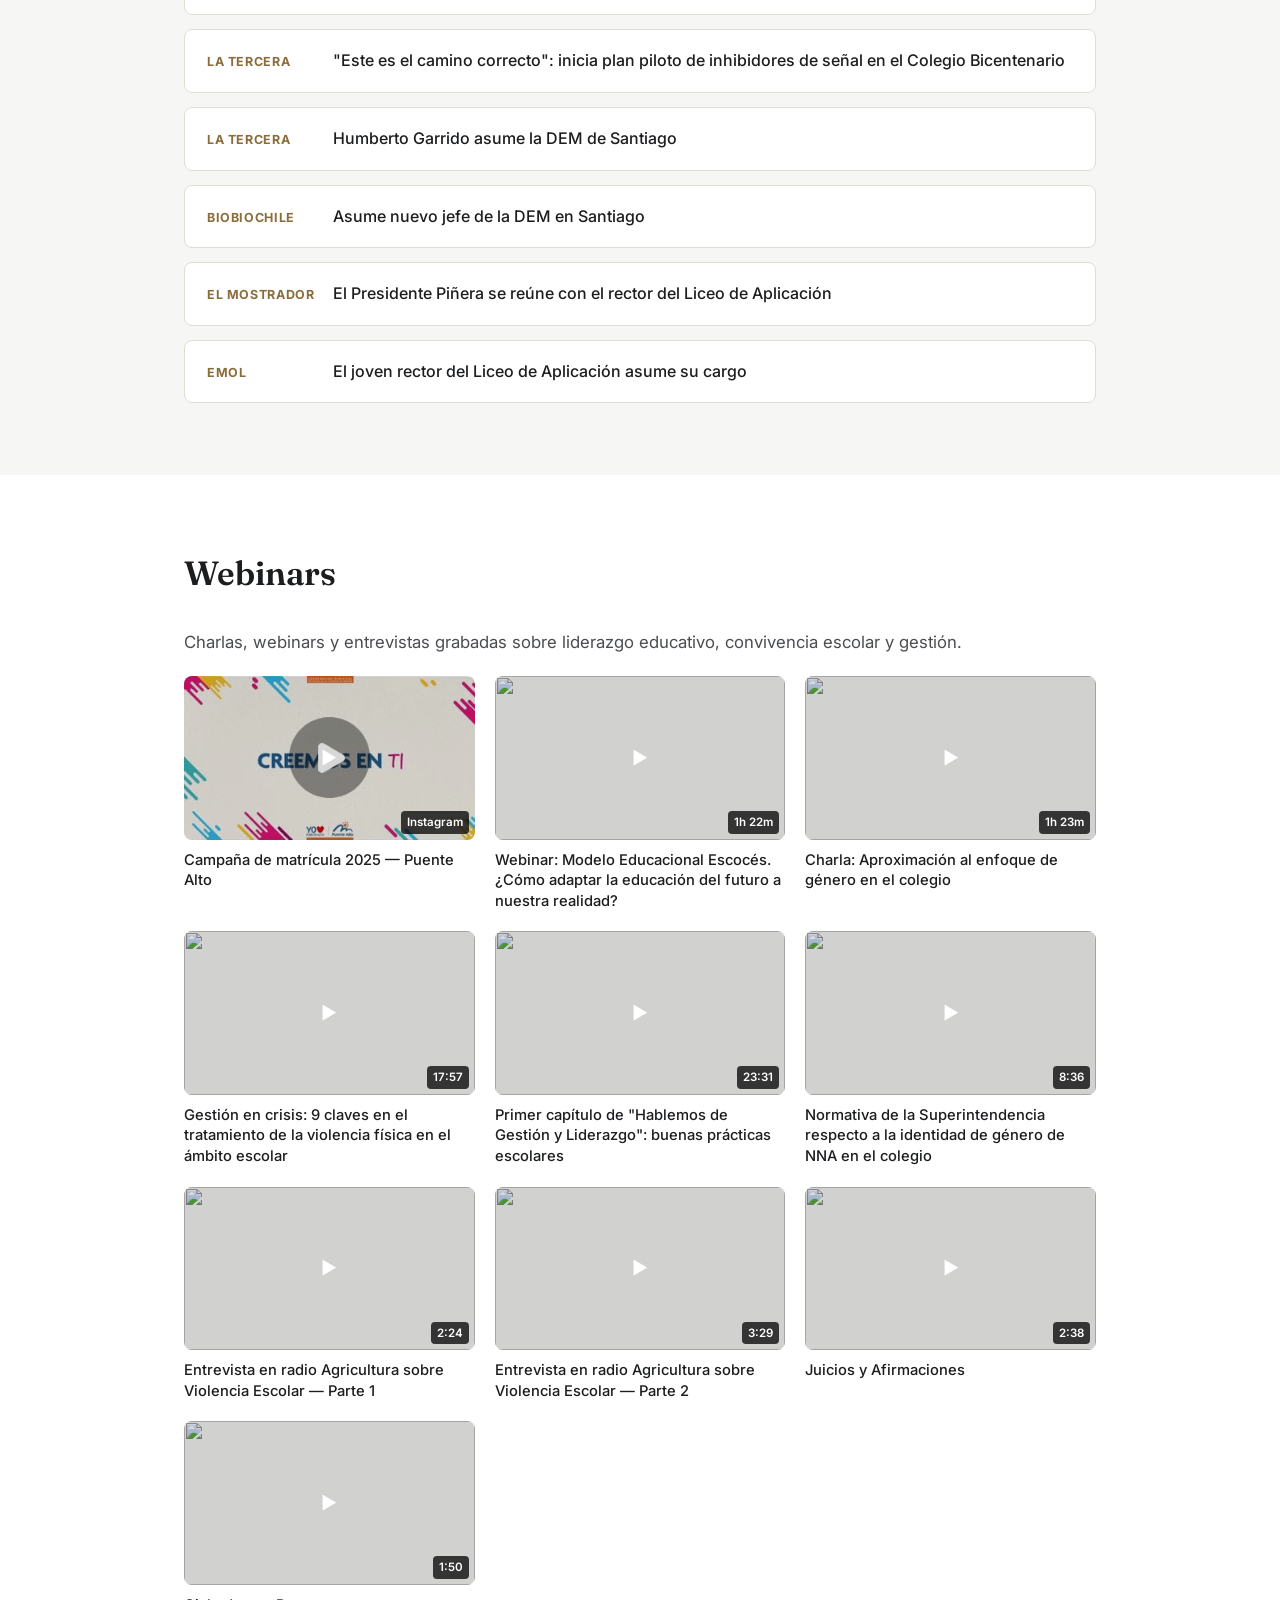
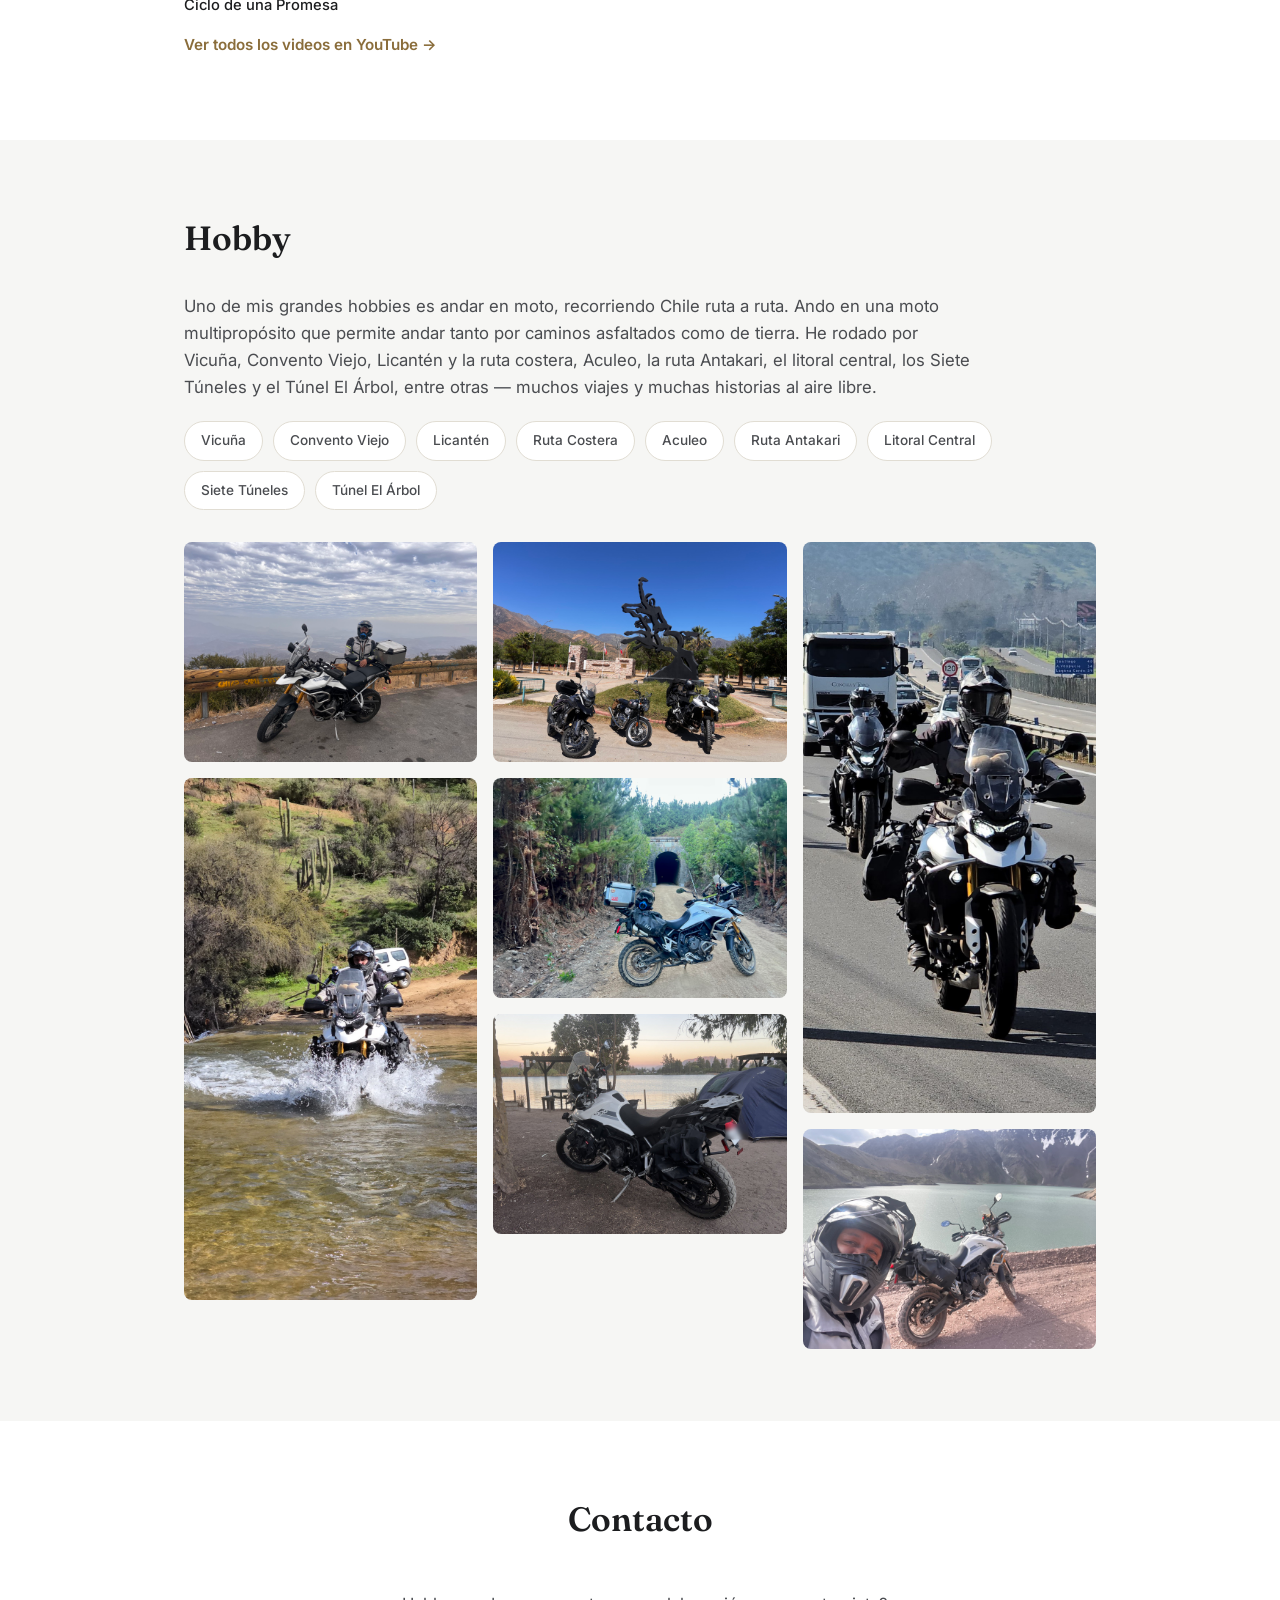
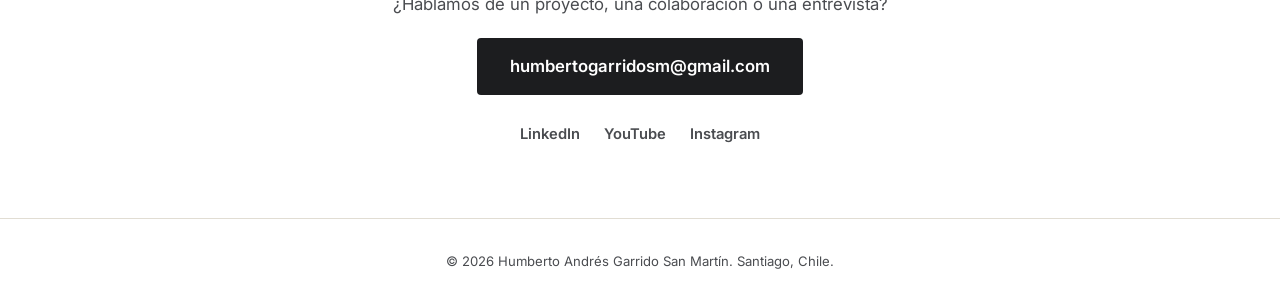
==== commit 68cf92d1: "Cambios hero y blog" ====
--- a/index.html
+++ b/index.html
@@ -21,6 +21,7 @@
       <a href="#formacion">Formación</a>
       <a href="#prensa">Prensa</a>
       <a href="#webinars">Webinars</a>
+      <a href="blog.html">Blog</a>
       <a href="#hobby">Hobby</a>
       <a href="#contacto">Contacto</a>
     </nav>
@@ -35,9 +36,9 @@
   <section class="hero">
     <div class="container hero-inner">
       <img class="hero-avatar" src="images/humberto-garrido.jpg" alt="Humberto Garrido San Martín">
-      <p class="eyebrow">Director · Liderazgo Educativo · Gestión Institucional</p>
+      <p class="eyebrow">Liderazgo · Convivencia Educativa · Cambio Organizacional</p>
       <h1>Humberto Andrés<br>Garrido San Martín</h1>
-      <p class="hero-role">Encargado de Proyectos, Innovación e Inteligencia — DEM Lo Barnechea</p>
+      <p class="hero-role">Profesor - MBA Universidad de Chile, Coaching.</p>
       <p class="hero-location">Santiago, Chile</p>
       <div class="hero-actions">
         <a href="#contacto" class="btn btn-primary">Contactar</a>
@@ -422,12 +423,11 @@
         <span class="route-tag">Túnel El Árbol</span>
       </div>
       <div class="hobby-gallery">
-        <img src="images/moto-mirador.jpg" alt="Humberto Garrido en su moto en un mirador de montaña">
+        <img src="images/moto-mirador.jpg" alt="Humberto Garrido en su moto Triumph Tiger en un mirador de montaña">
         <img src="images/moto-rio.jpg" alt="Cruzando un río en moto por un camino de tierra">
         <img src="images/moto-monumento.jpg" alt="Motos estacionadas junto a un monumento en ruta">
         <img src="images/moto-tunel.jpg" alt="Moto frente a la entrada de un túnel de piedra">
         <img src="images/moto-atardecer.jpg" alt="Moto junto a un lago al atardecer, acampando">
-        
         <img src="images/moto-carretera.jpg" alt="Andando en moto por la carretera junto a otros motociclistas">
         <img src="images/moto-selfie-nieve.jpg" alt="Selfie en moto con cerros nevados de fondo">
       </div>
@@ -457,4 +457,4 @@
 
 <script src="js/main.js"></script>
 </body>
-</html>+</html>
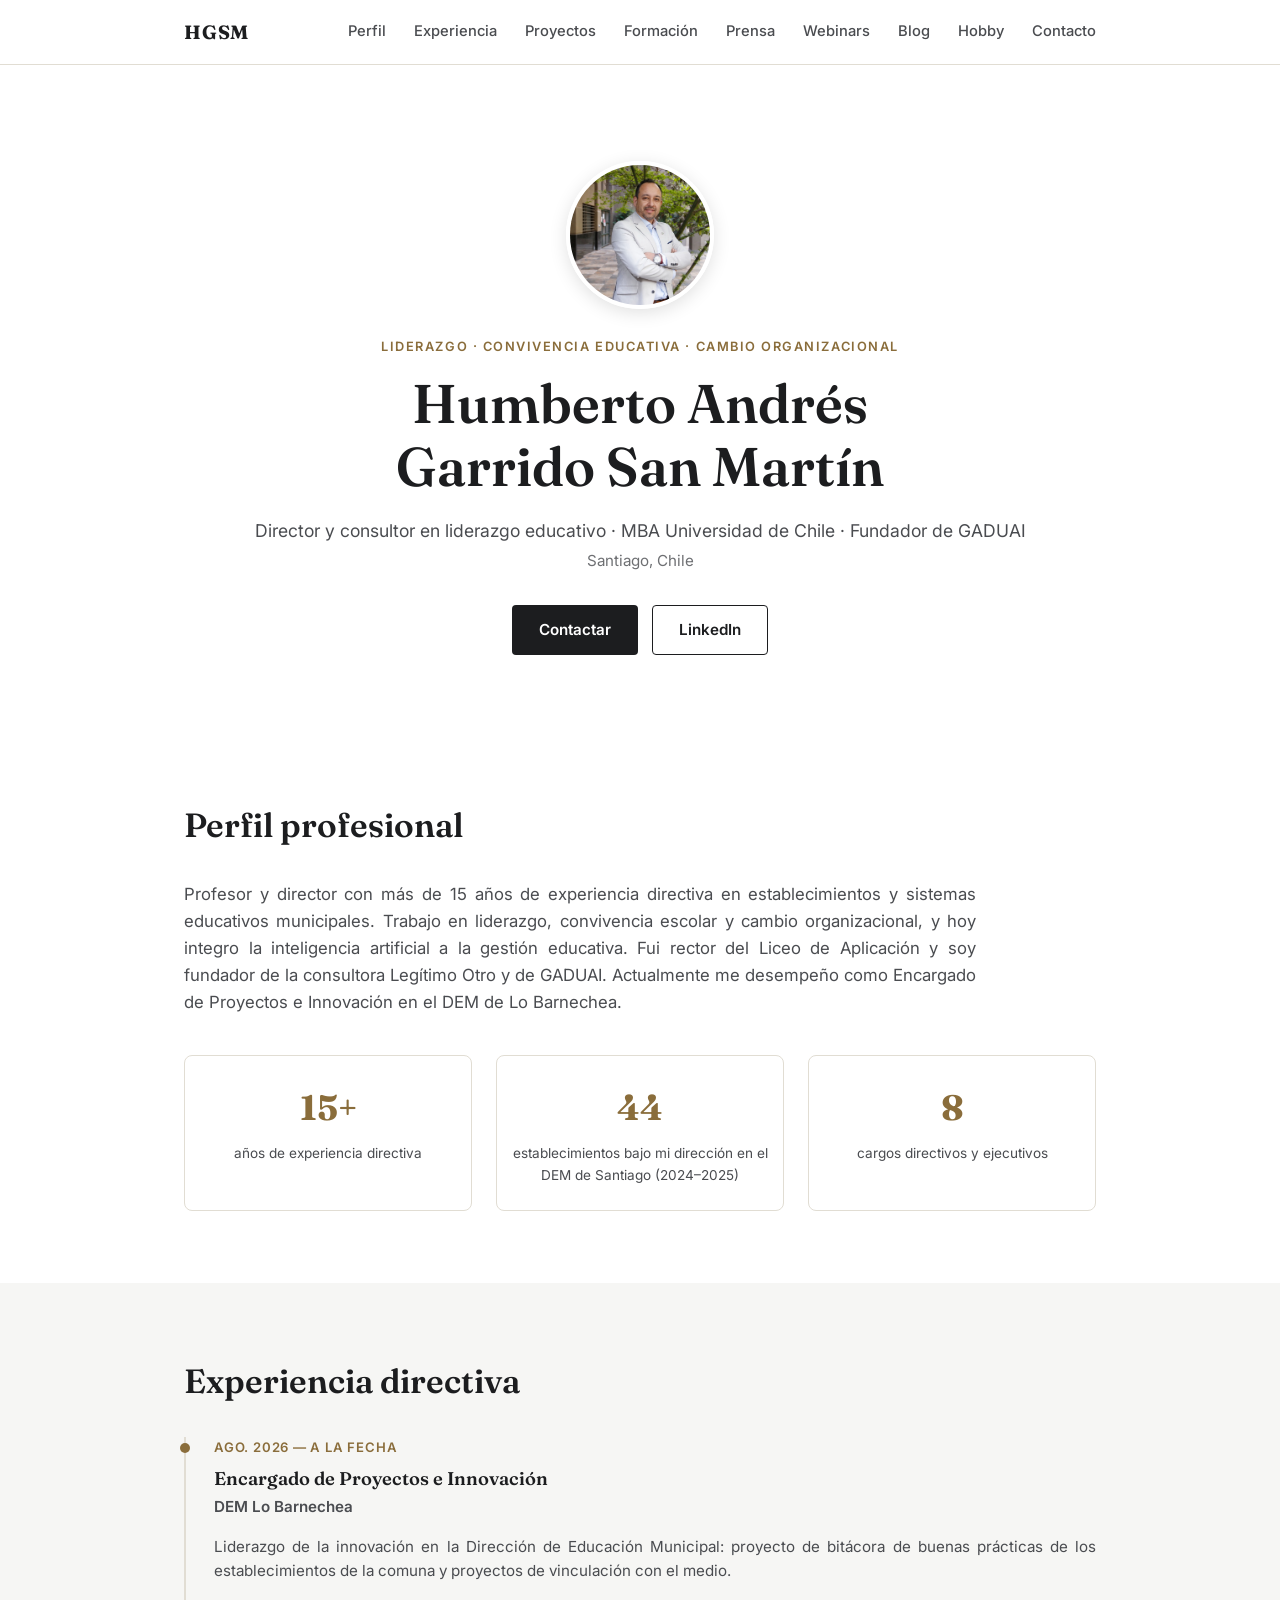
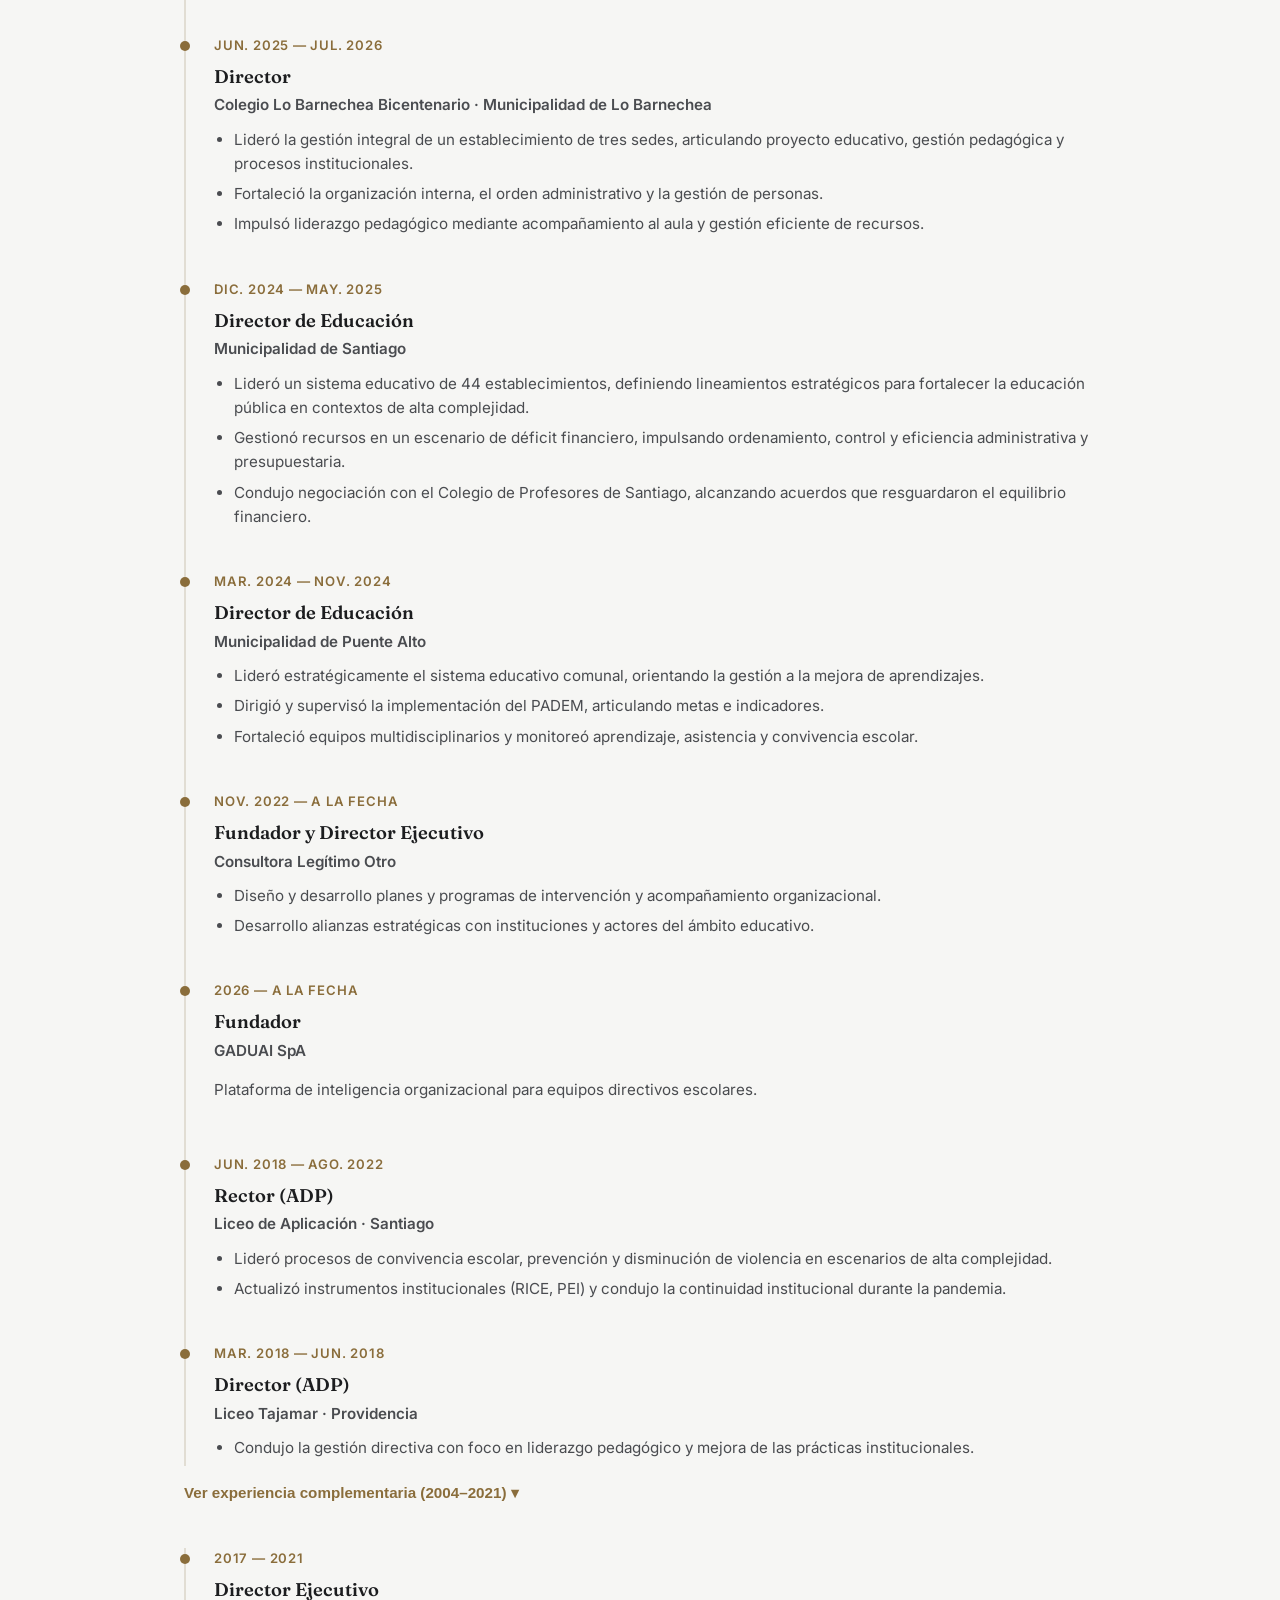
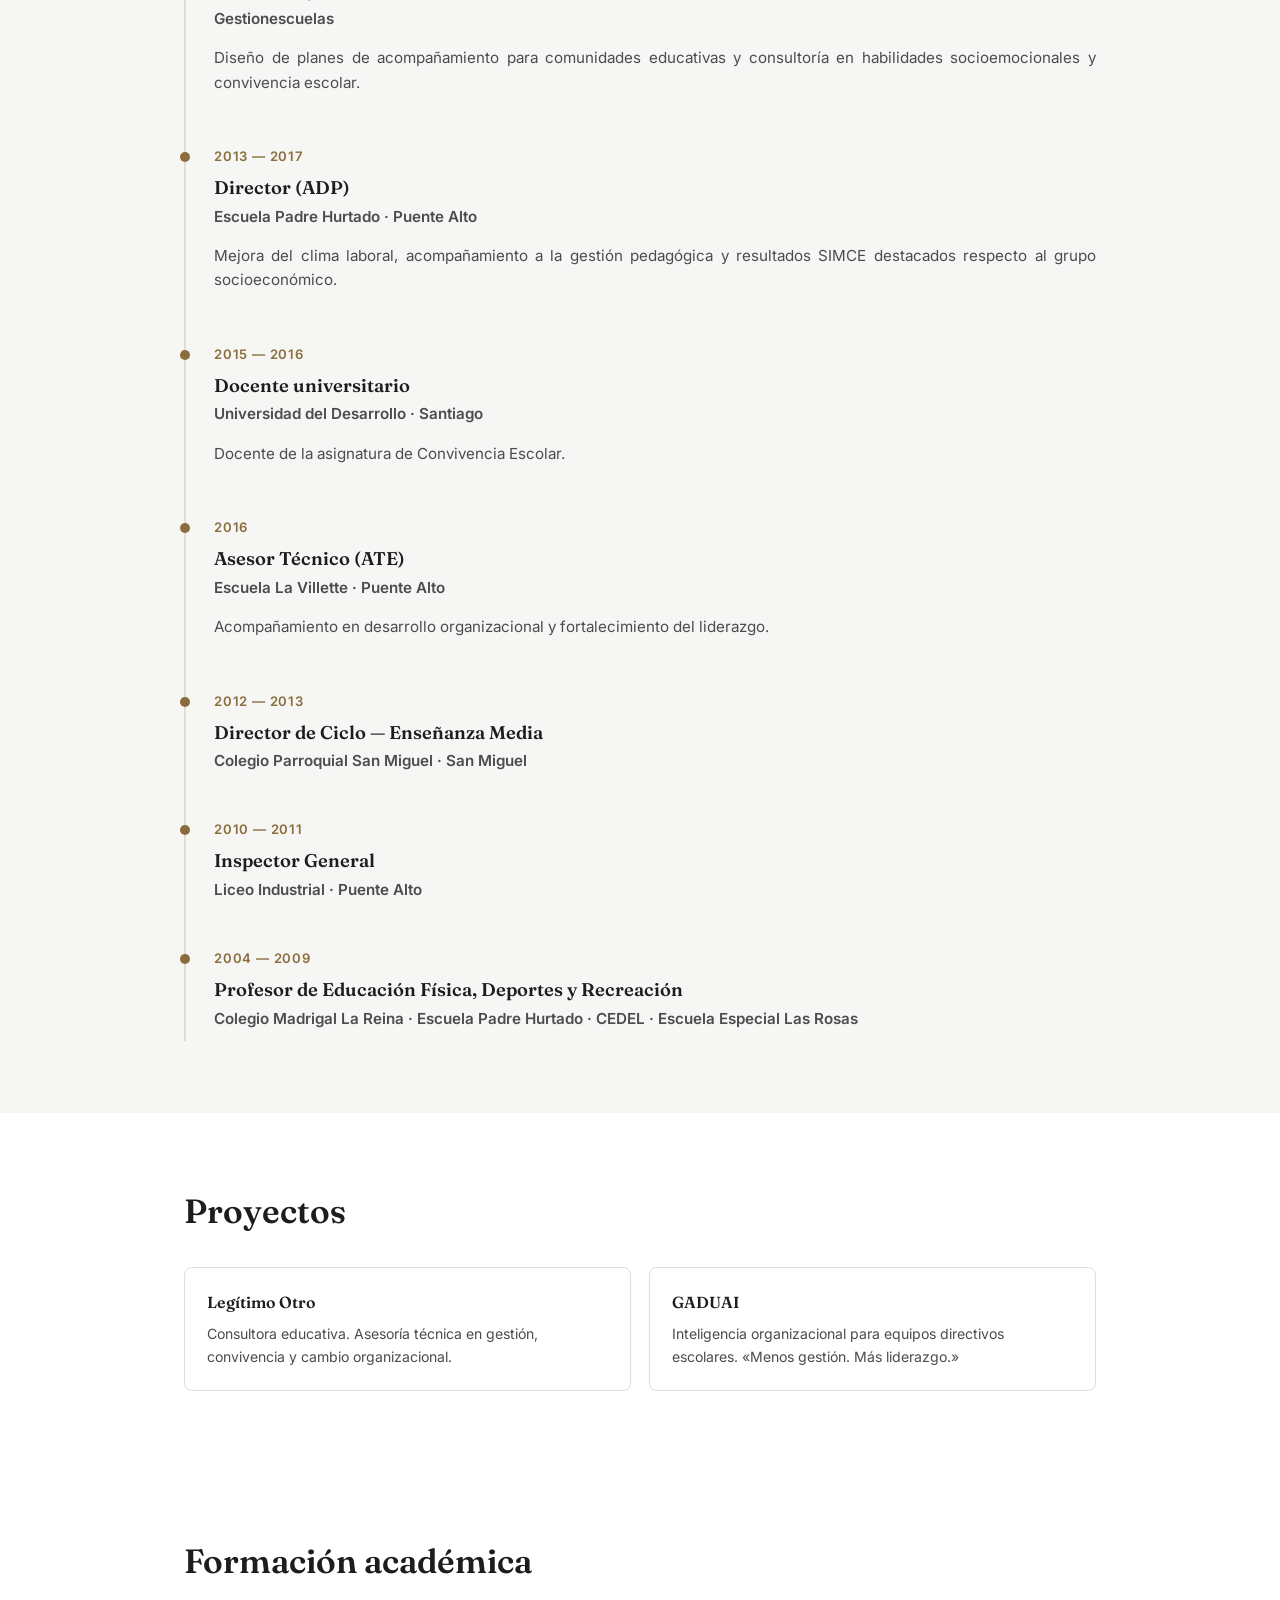
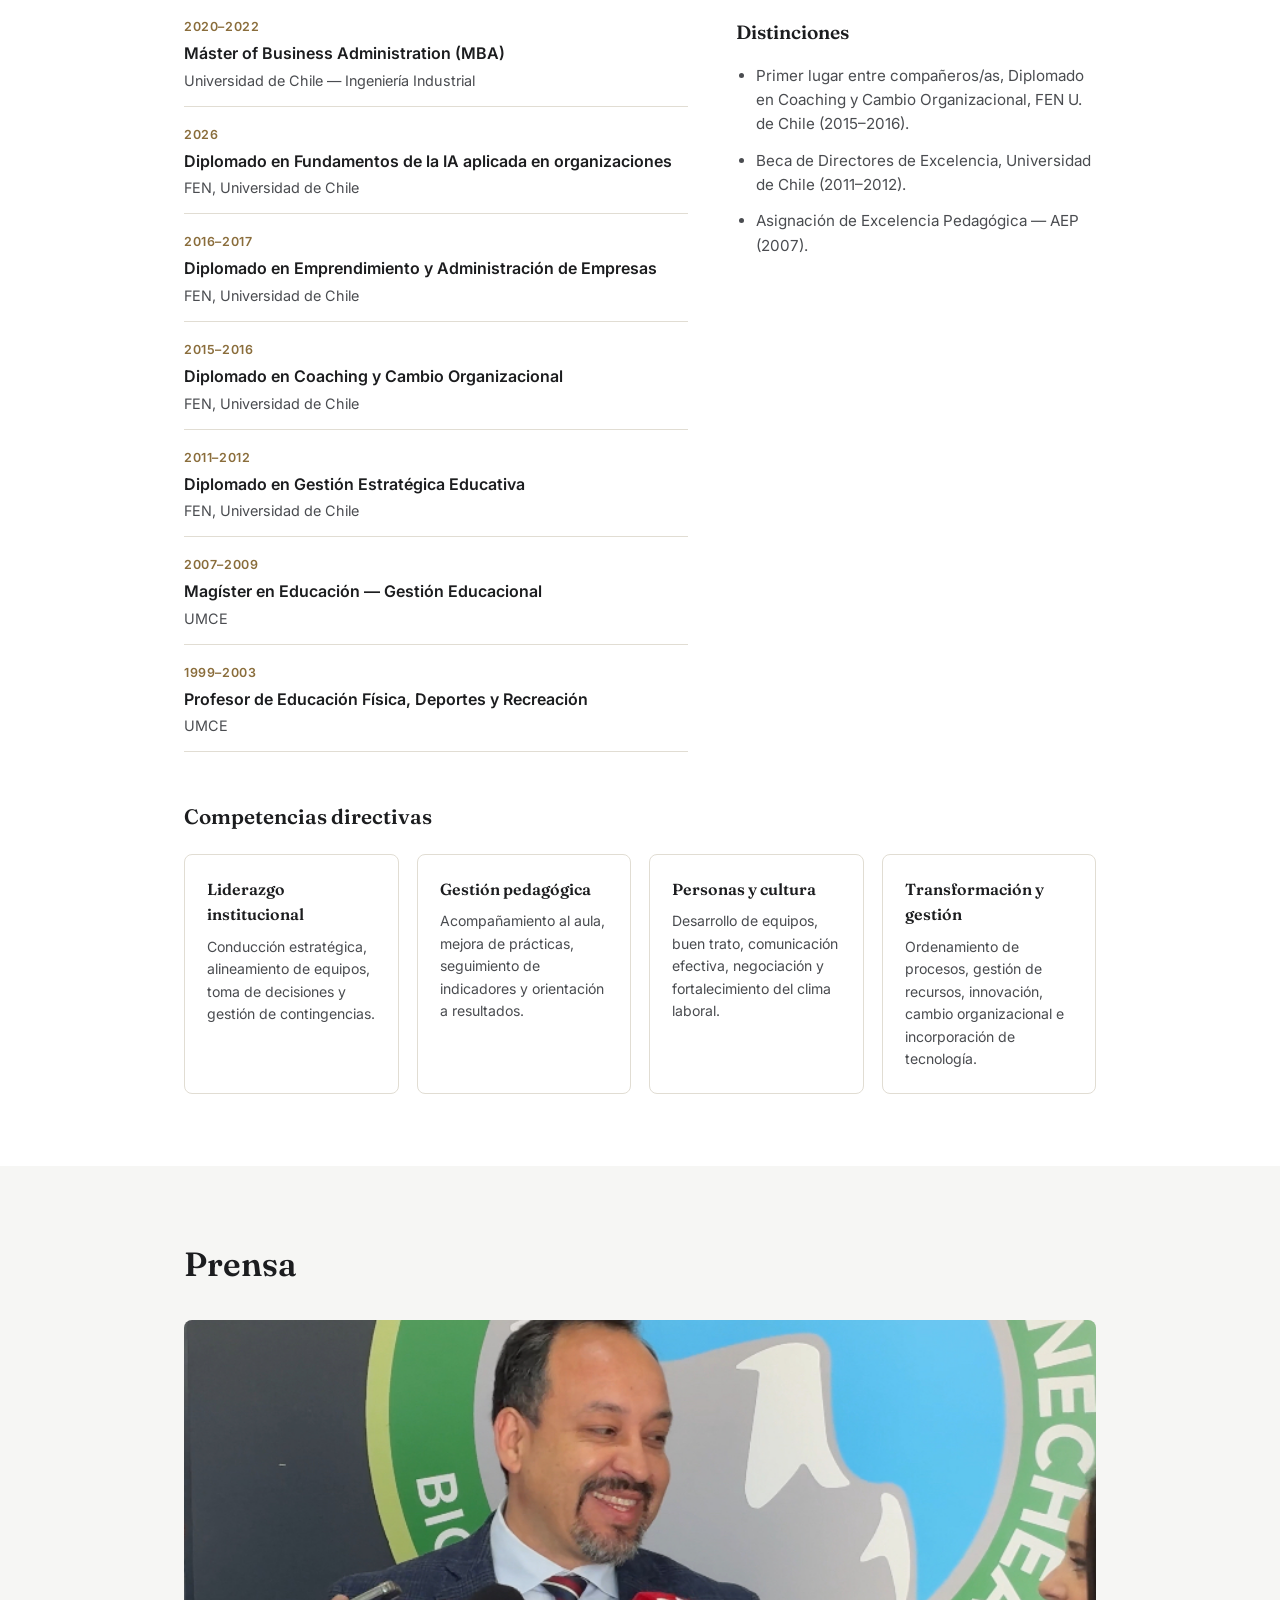
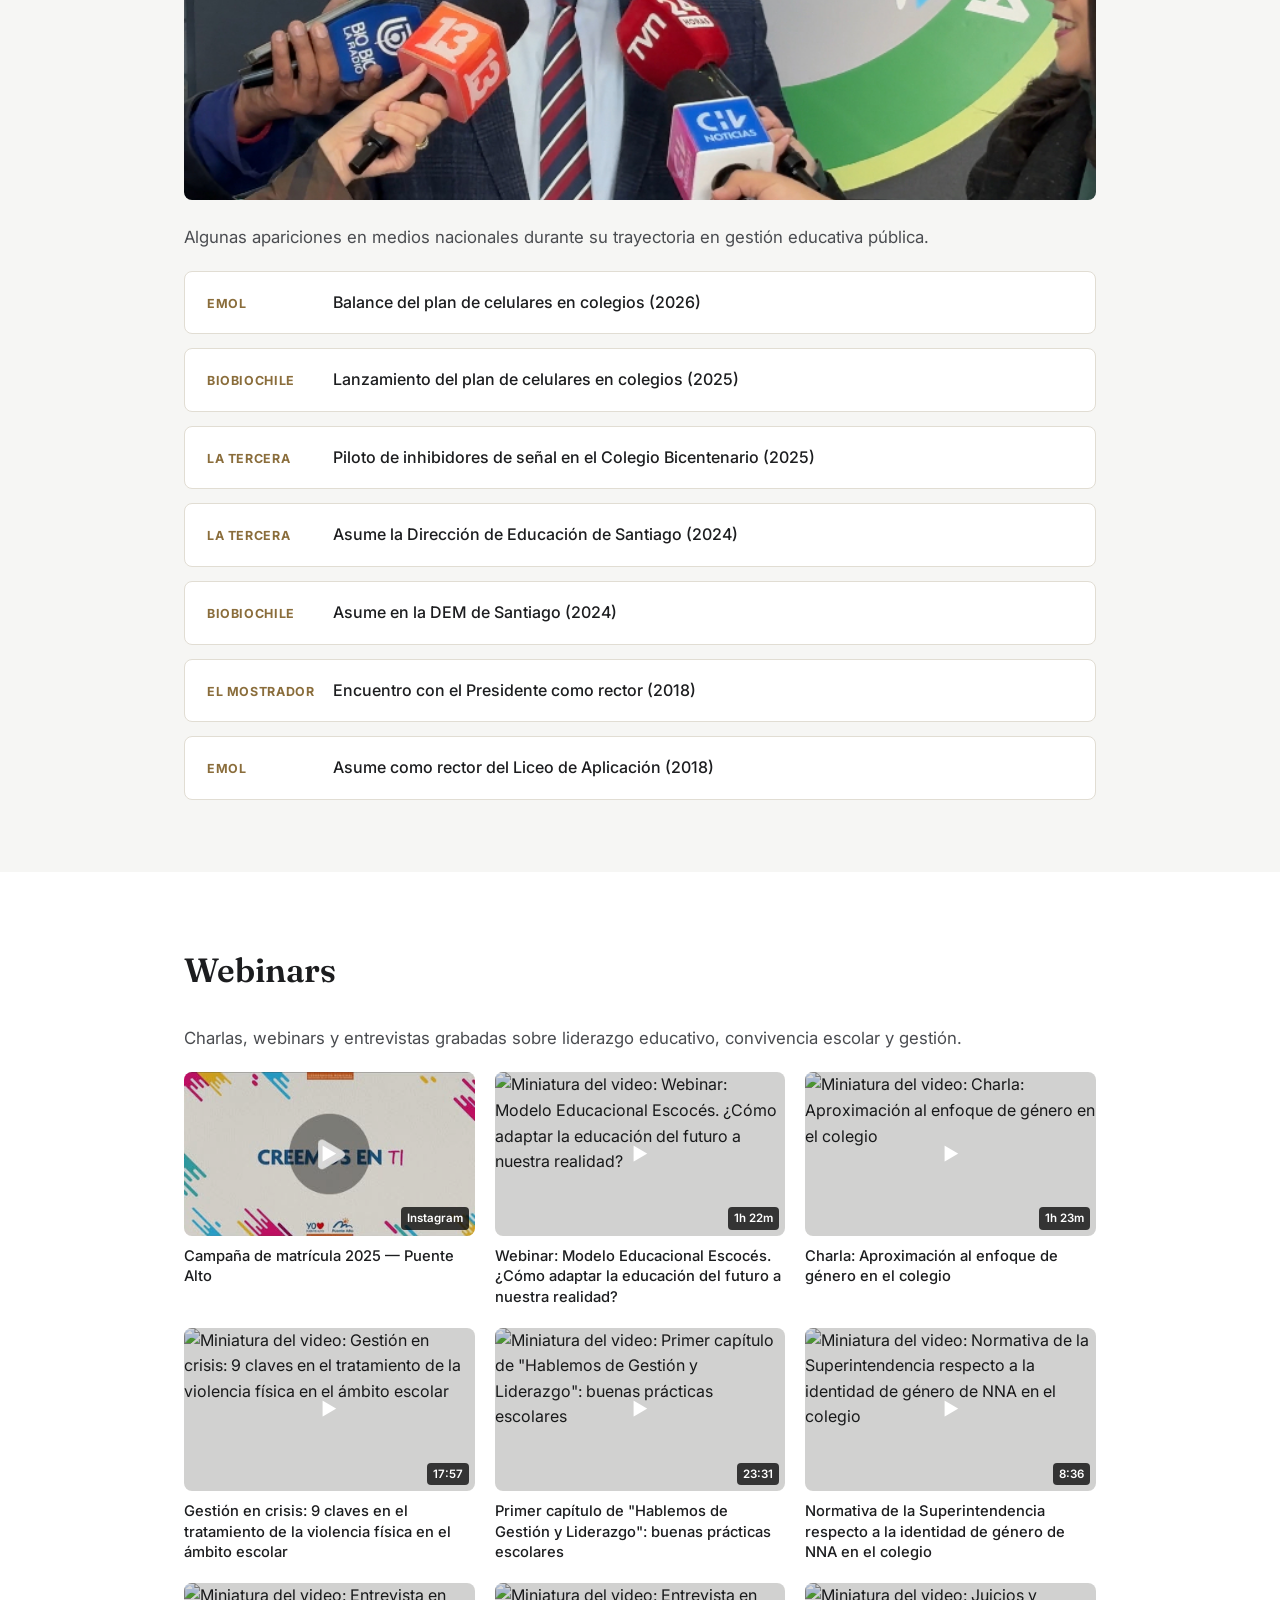
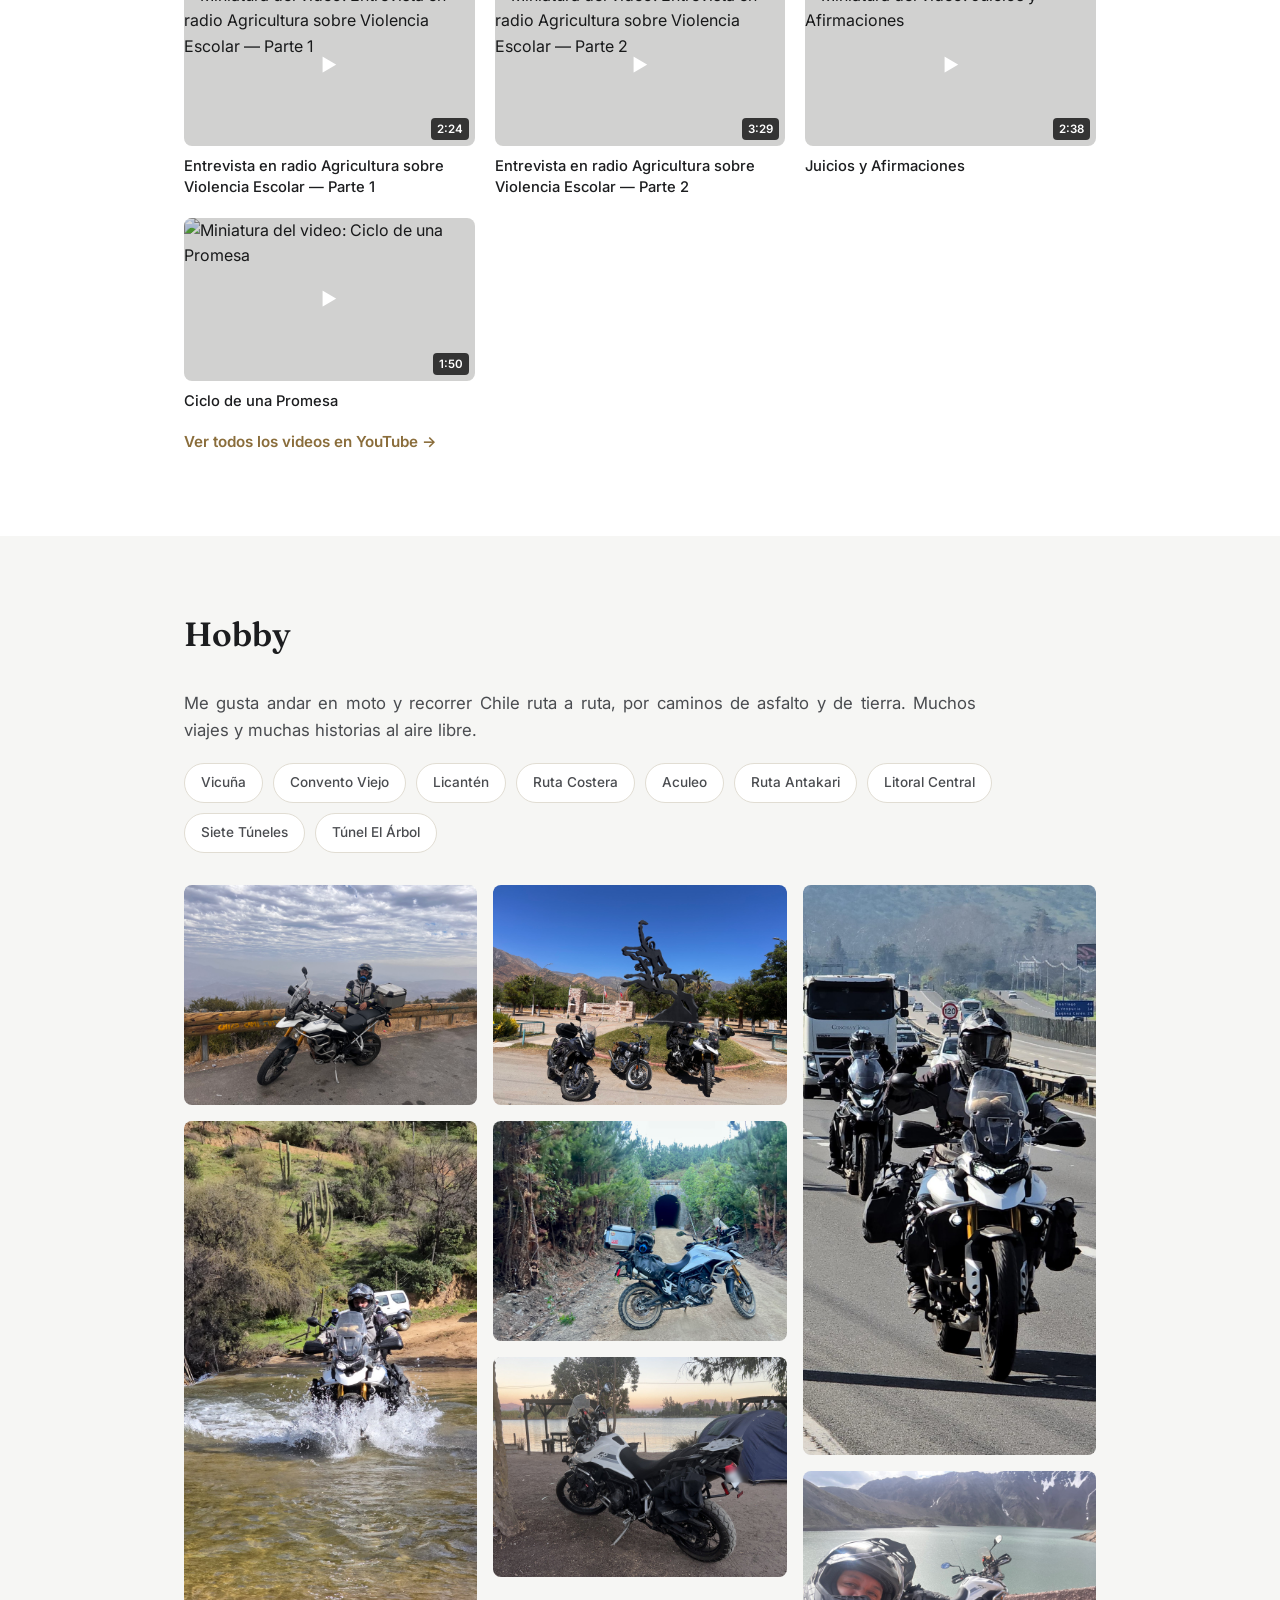
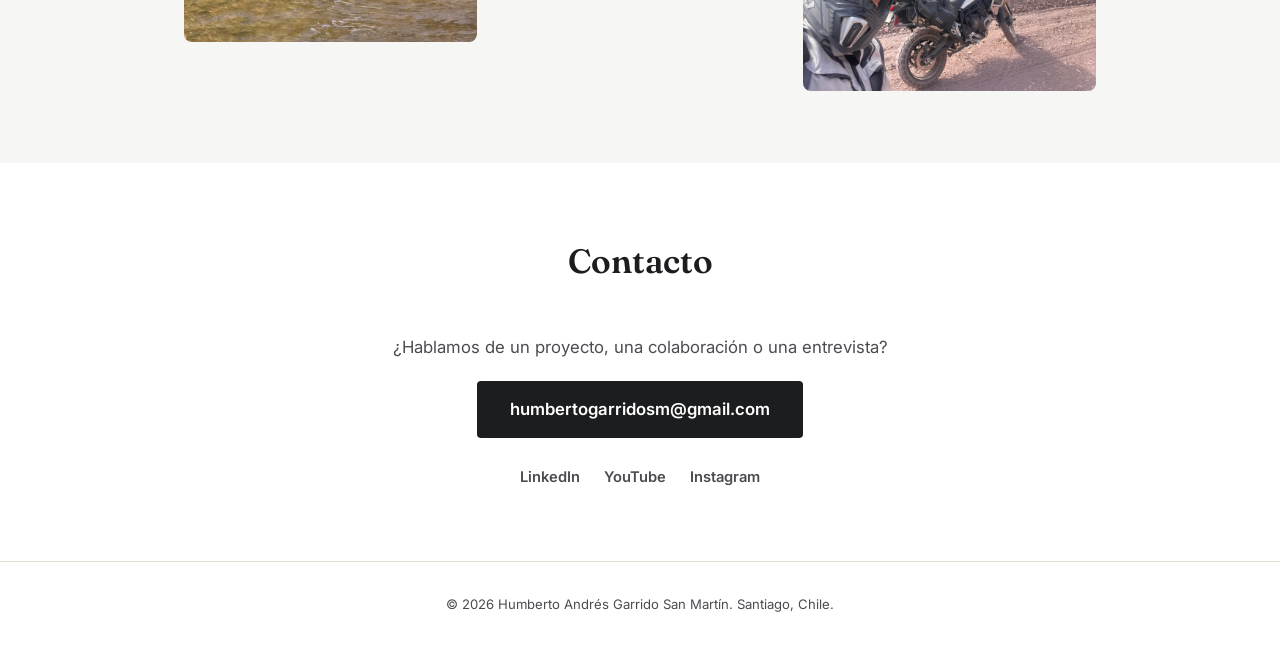
==== commit 5e2d3fd2: "Actualizar sitio según indicaciones" ====
--- a/index.html
+++ b/index.html
@@ -3,8 +3,14 @@
 <head>
 <meta charset="UTF-8">
 <meta name="viewport" content="width=device-width, initial-scale=1.0">
-<title>Humberto Garrido San Martín · Director · Liderazgo Educativo</title>
-<meta name="description" content="Humberto Andrés Garrido San Martín — Director y profesional de la educación con 15 años de experiencia en liderazgo educativo, gestión institucional y convivencia escolar.">
+<title>Humberto Garrido San Martín · Director y consultor en liderazgo educativo</title>
+<meta name="description" content="Humberto Garrido San Martín — Director y consultor en liderazgo educativo. Más de 15 años de experiencia directiva en educación municipal. MBA Universidad de Chile.">
+<meta property="og:type" content="website">
+<meta property="og:title" content="Humberto Garrido San Martín · Director y consultor en liderazgo educativo">
+<meta property="og:description" content="Más de 15 años de experiencia directiva en educación municipal. Liderazgo, convivencia escolar y cambio organizacional.">
+<meta property="og:url" content="https://www.humbertogarridosanmartin.cl/">
+<meta property="og:image" content="https://www.humbertogarridosanmartin.cl/images/humberto-garrido.jpg">
+<meta name="twitter:card" content="summary_large_image">
 <link rel="preconnect" href="https://fonts.googleapis.com">
 <link rel="preconnect" href="https://fonts.gstatic.com" crossorigin>
 <link href="https://fonts.googleapis.com/css2?family=Fraunces:opsz,wght@9..144,400;9..144,600;9..144,700&family=Inter:wght@400;500;600;700&display=swap" rel="stylesheet">
@@ -18,6 +24,7 @@
     <nav class="nav" id="nav">
       <a href="#perfil">Perfil</a>
       <a href="#experiencia">Experiencia</a>
+      <a href="#proyectos">Proyectos</a>
       <a href="#formacion">Formación</a>
       <a href="#prensa">Prensa</a>
       <a href="#webinars">Webinars</a>
@@ -38,7 +45,7 @@
       <img class="hero-avatar" src="images/humberto-garrido.jpg" alt="Humberto Garrido San Martín">
       <p class="eyebrow">Liderazgo · Convivencia Educativa · Cambio Organizacional</p>
       <h1>Humberto Andrés<br>Garrido San Martín</h1>
-      <p class="hero-role">Profesor - MBA Universidad de Chile, Coaching.</p>
+      <p class="hero-role">Director y consultor en liderazgo educativo · MBA Universidad de Chile · Fundador de GADUAI</p>
       <p class="hero-location">Santiago, Chile</p>
       <div class="hero-actions">
         <a href="#contacto" class="btn btn-primary">Contactar</a>
@@ -51,17 +58,11 @@
     <div class="container">
       <h2 class="section-title">Perfil profesional</h2>
       <p class="lead">
-        Director y profesional de la educación con 15 años de experiencia en conducción de establecimientos
-        y sistemas educativos, gestión pedagógica, convivencia escolar, desarrollo de equipos y administración
-        de recursos. Cuenta con experiencia liderando organizaciones en contextos de alta complejidad,
-        articulando visión estratégica con gestión cotidiana, mejora institucional y construcción de
-        comunidades educativas.
-      </p>
-      <p class="lead">
-        Su formación integra Educación, Gestión Educacional, Administración, Coaching e Inteligencia
-        Artificial aplicada a organizaciones. Se caracteriza por un liderazgo cercano, orientado al buen
-        trato, la colaboración, la toma de decisiones y el cumplimiento de propósitos institucionales, con
-        especial foco en la formación integral de los estudiantes.
+        Profesor y director con más de 15 años de experiencia directiva en establecimientos y sistemas
+        educativos municipales. Trabajo en liderazgo, convivencia escolar y cambio organizacional, y hoy
+        integro la inteligencia artificial a la gestión educativa. Fui rector del Liceo de Aplicación y soy
+        fundador de la consultora Legítimo Otro y de GADUAI. Actualmente me desempeño como Encargado de Proyectos e
+        Innovación en el DEM de Lo Barnechea.
       </p>
 
       <div class="stats">
@@ -71,10 +72,10 @@
         </div>
         <div class="stat">
           <span class="stat-number">44</span>
-          <span class="stat-label">establecimientos liderados (DEM Santiago)</span>
+          <span class="stat-label">establecimientos bajo mi dirección en el DEM de Santiago (2024–2025)</span>
         </div>
         <div class="stat">
-          <span class="stat-number">7</span>
+          <span class="stat-number">8</span>
           <span class="stat-label">cargos directivos y ejecutivos</span>
         </div>
       </div>
@@ -90,7 +91,7 @@
         <article class="timeline-item">
           <div class="timeline-date">Ago. 2026 — a la fecha</div>
           <div class="timeline-content">
-            <h3>Encargado de Proyectos, Innovación e Inteligencia</h3>
+            <h3>Encargado de Proyectos e Innovación</h3>
             <p class="timeline-org">DEM Lo Barnechea</p>
             <p>Liderazgo de la innovación en la Dirección de Educación Municipal: proyecto de bitácora de
               buenas prácticas de los establecimientos de la comuna y proyectos de vinculación con el medio.</p>
@@ -101,7 +102,7 @@
           <div class="timeline-date">Jun. 2025 — Jul. 2026</div>
           <div class="timeline-content">
             <h3>Director</h3>
-            <p class="timeline-org">Municipalidad de Lo Barnechea</p>
+            <p class="timeline-org">Colegio Lo Barnechea Bicentenario · Municipalidad de Lo Barnechea</p>
             <ul>
               <li>Lideró la gestión integral de un establecimiento de tres sedes, articulando proyecto educativo, gestión pedagógica y procesos institucionales.</li>
               <li>Fortaleció la organización interna, el orden administrativo y la gestión de personas.</li>
@@ -124,7 +125,7 @@
         </article>
 
         <article class="timeline-item">
-          <div class="timeline-date">Mar. 2024 — Dic. 2024</div>
+          <div class="timeline-date">Mar. 2024 — Nov. 2024</div>
           <div class="timeline-content">
             <h3>Director de Educación</h3>
             <p class="timeline-org">Municipalidad de Puente Alto</p>
@@ -137,21 +138,30 @@
         </article>
 
         <article class="timeline-item">
-          <div class="timeline-date">Nov. 2022 — Feb. 2024</div>
-          <div class="timeline-content">
-            <h3>Director Ejecutivo</h3>
+          <div class="timeline-date">Nov. 2022 — a la fecha</div>
+          <div class="timeline-content">
+            <h3>Fundador y Director Ejecutivo</h3>
             <p class="timeline-org">Consultora Legítimo Otro</p>
             <ul>
-              <li>Diseñó y desarrolló planes y programas de intervención y acompañamiento organizacional.</li>
-              <li>Desarrolló alianzas estratégicas con instituciones y actores del ámbito educativo.</li>
-            </ul>
-          </div>
-        </article>
-
-        <article class="timeline-item">
-          <div class="timeline-date">Jun. 2018 — 2022</div>
-          <div class="timeline-content">
-            <h3>Director (ADP)</h3>
+              <li>Diseño y desarrollo planes y programas de intervención y acompañamiento organizacional.</li>
+              <li>Desarrollo alianzas estratégicas con instituciones y actores del ámbito educativo.</li>
+            </ul>
+          </div>
+        </article>
+
+        <article class="timeline-item">
+          <div class="timeline-date">2026 — a la fecha</div>
+          <div class="timeline-content">
+            <h3>Fundador</h3>
+            <p class="timeline-org">GADUAI SpA</p>
+            <p>Plataforma de inteligencia organizacional para equipos directivos escolares.</p>
+          </div>
+        </article>
+
+        <article class="timeline-item">
+          <div class="timeline-date">Jun. 2018 — Ago. 2022</div>
+          <div class="timeline-content">
+            <h3>Rector (ADP)</h3>
             <p class="timeline-org">Liceo de Aplicación · Santiago</p>
             <ul>
               <li>Lideró procesos de convivencia escolar, prevención y disminución de violencia en escenarios de alta complejidad.</li>
@@ -229,6 +239,22 @@
             <p class="timeline-org">Colegio Madrigal La Reina · Escuela Padre Hurtado · CEDEL · Escuela Especial Las Rosas</p>
           </div>
         </article>
+      </div>
+    </div>
+  </section>
+
+  <section id="proyectos" class="section">
+    <div class="container">
+      <h2 class="section-title">Proyectos</h2>
+      <div class="projects">
+        <div class="card">
+          <h4>Legítimo Otro</h4>
+          <p>Consultora educativa. Asesoría técnica en gestión, convivencia y cambio organizacional.</p>
+        </div>
+        <a class="card card-link" href="https://gaduai.cl" target="_blank" rel="noopener">
+          <h4>GADUAI</h4>
+          <p>Inteligencia organizacional para equipos directivos escolares. «Menos gestión. Más liderazgo.»</p>
+        </a>
       </div>
     </div>
   </section>
@@ -287,31 +313,31 @@
       <div class="press-list">
         <a class="press-item" href="https://www.emol.com/noticias/Nacional/2026/02/20/1192049/celulares-colegios-inhibidores-lo-barnechea.html" target="_blank" rel="noopener">
           <span class="press-outlet">Emol</span>
-          <span class="press-headline">Lo Barnechea hace balance de los inhibidores de celulares y los califica de "exitosos"</span>
+          <span class="press-headline">Balance del plan de celulares en colegios (2026)</span>
         </a>
         <a class="press-item" href="https://www.biobiochile.cl/noticias/nacional/region-metropolitana/2025/08/27/no-mas-tiktok-en-clases-lo-barnechea-lanza-plan-de-estuches-con-inhibidor-de-celulares-en-colegio.shtml" target="_blank" rel="noopener">
           <span class="press-outlet">BioBioChile</span>
-          <span class="press-headline">Lo Barnechea lanza plan de estuches con inhibidor de celulares en colegio</span>
+          <span class="press-headline">Lanzamiento del plan de celulares en colegios (2025)</span>
         </a>
         <a class="press-item" href="https://www.latercera.com/nacional/noticia/este-es-el-camino-correcto-lo-barnechea-inicia-plan-piloto-de-inhibidores-de-senal-de-celulares-en-colegio-bicentenario/" target="_blank" rel="noopener">
           <span class="press-outlet">La Tercera</span>
-          <span class="press-headline">"Este es el camino correcto": inicia plan piloto de inhibidores de señal en el Colegio Bicentenario</span>
+          <span class="press-headline">Piloto de inhibidores de señal en el Colegio Bicentenario (2025)</span>
         </a>
         <a class="press-item" href="https://www.latercera.com/la-tercera-pm/noticia/de-desafectado-del-liceo-de-aplicacion-a-nuevo-jefe-de-educacion-municipal-humberto-garrido-asume-la-dem-de-santiago/UL3YGDWC4NBVJFRKLESREF2JAQ/" target="_blank" rel="noopener">
           <span class="press-outlet">La Tercera</span>
-          <span class="press-headline">Humberto Garrido asume la DEM de Santiago</span>
+          <span class="press-headline">Asume la Dirección de Educación de Santiago (2024)</span>
         </a>
         <a class="press-item" href="https://www.biobiochile.cl/noticias/nacional/region-metropolitana/2024/12/09/asume-nuevo-jefe-s-de-la-dem-en-santiago-se-reunio-con-la-comunidad-del-colegio-de-nino-empalado.shtml" target="_blank" rel="noopener">
           <span class="press-outlet">BioBioChile</span>
-          <span class="press-headline">Asume nuevo jefe de la DEM en Santiago</span>
+          <span class="press-headline">Asume en la DEM de Santiago (2024)</span>
         </a>
         <a class="press-item" href="https://www.elmostrador.cl/noticias/pais/2018/06/26/pinera-con-el-rector-del-liceo-de-aplicacion-el-respeto-es-fundamental/" target="_blank" rel="noopener">
           <span class="press-outlet">El Mostrador</span>
-          <span class="press-headline">El Presidente Piñera se reúne con el rector del Liceo de Aplicación</span>
+          <span class="press-headline">Encuentro con el Presidente como rector (2018)</span>
         </a>
         <a class="press-item" href="https://www.emol.com/noticias/Nacional/2018/06/25/911113/Humberto-Garrido-El-rector-que-busca-eliminar-los-disturbios-dentro-del-Liceo-de-Aplicacion.html" target="_blank" rel="noopener">
           <span class="press-outlet">Emol</span>
-          <span class="press-headline">El joven rector del Liceo de Aplicación asume su cargo</span>
+          <span class="press-headline">Asume como rector del Liceo de Aplicación (2018)</span>
         </a>
       </div>
     </div>
@@ -324,7 +350,7 @@
       <div class="video-grid">
         <a class="video-card" href="https://www.instagram.com/reel/C9RCp33AI2s/" target="_blank" rel="noopener">
           <span class="video-thumb">
-            <img src="images/reel-matricula-2025.jpg" alt="" loading="lazy">
+            <img src="images/reel-matricula-2025.jpg" alt="Miniatura del video: Campaña de matrícula 2025 — Puente Alto" loading="lazy">
             <span class="video-play">▶</span>
             <span class="video-duration">Instagram</span>
           </span>
@@ -332,7 +358,7 @@
         </a>
         <a class="video-card" href="https://www.youtube.com/watch?v=P9BWF-eKxmA" target="_blank" rel="noopener">
           <span class="video-thumb">
-            <img src="https://img.youtube.com/vi/P9BWF-eKxmA/hqdefault.jpg" alt="" loading="lazy">
+            <img src="https://img.youtube.com/vi/P9BWF-eKxmA/hqdefault.jpg" alt="Miniatura del video: Webinar: Modelo Educacional Escocés. ¿Cómo adaptar la educación del futuro a nuestra realidad?" loading="lazy">
             <span class="video-play">▶</span>
             <span class="video-duration">1h 22m</span>
           </span>
@@ -340,7 +366,7 @@
         </a>
         <a class="video-card" href="https://www.youtube.com/watch?v=PIOQuZ03mSY" target="_blank" rel="noopener">
           <span class="video-thumb">
-            <img src="https://img.youtube.com/vi/PIOQuZ03mSY/hqdefault.jpg" alt="" loading="lazy">
+            <img src="https://img.youtube.com/vi/PIOQuZ03mSY/hqdefault.jpg" alt="Miniatura del video: Charla: Aproximación al enfoque de género en el colegio" loading="lazy">
             <span class="video-play">▶</span>
             <span class="video-duration">1h 23m</span>
           </span>
@@ -348,7 +374,7 @@
         </a>
         <a class="video-card" href="https://www.youtube.com/watch?v=EZ9KJ7Trv3w" target="_blank" rel="noopener">
           <span class="video-thumb">
-            <img src="https://img.youtube.com/vi/EZ9KJ7Trv3w/hqdefault.jpg" alt="" loading="lazy">
+            <img src="https://img.youtube.com/vi/EZ9KJ7Trv3w/hqdefault.jpg" alt="Miniatura del video: Gestión en crisis: 9 claves en el tratamiento de la violencia física en el ámbito escolar" loading="lazy">
             <span class="video-play">▶</span>
             <span class="video-duration">17:57</span>
           </span>
@@ -356,7 +382,7 @@
         </a>
         <a class="video-card" href="https://www.youtube.com/watch?v=AkWzw7gReTw" target="_blank" rel="noopener">
           <span class="video-thumb">
-            <img src="https://img.youtube.com/vi/AkWzw7gReTw/hqdefault.jpg" alt="" loading="lazy">
+            <img src="https://img.youtube.com/vi/AkWzw7gReTw/hqdefault.jpg" alt="Miniatura del video: Primer capítulo de &quot;Hablemos de Gestión y Liderazgo&quot;: buenas prácticas escolares" loading="lazy">
             <span class="video-play">▶</span>
             <span class="video-duration">23:31</span>
           </span>
@@ -364,7 +390,7 @@
         </a>
         <a class="video-card" href="https://www.youtube.com/watch?v=Aa7gH_38cD4" target="_blank" rel="noopener">
           <span class="video-thumb">
-            <img src="https://img.youtube.com/vi/Aa7gH_38cD4/hqdefault.jpg" alt="" loading="lazy">
+            <img src="https://img.youtube.com/vi/Aa7gH_38cD4/hqdefault.jpg" alt="Miniatura del video: Normativa de la Superintendencia respecto a la identidad de género de NNA en el colegio" loading="lazy">
             <span class="video-play">▶</span>
             <span class="video-duration">8:36</span>
           </span>
@@ -372,7 +398,7 @@
         </a>
         <a class="video-card" href="https://www.youtube.com/watch?v=c3wLcV2M4jg" target="_blank" rel="noopener">
           <span class="video-thumb">
-            <img src="https://img.youtube.com/vi/c3wLcV2M4jg/hqdefault.jpg" alt="" loading="lazy">
+            <img src="https://img.youtube.com/vi/c3wLcV2M4jg/hqdefault.jpg" alt="Miniatura del video: Entrevista en radio Agricultura sobre Violencia Escolar — Parte 1" loading="lazy">
             <span class="video-play">▶</span>
             <span class="video-duration">2:24</span>
           </span>
@@ -380,7 +406,7 @@
         </a>
         <a class="video-card" href="https://www.youtube.com/watch?v=vkIJsdkDeoM" target="_blank" rel="noopener">
           <span class="video-thumb">
-            <img src="https://img.youtube.com/vi/vkIJsdkDeoM/hqdefault.jpg" alt="" loading="lazy">
+            <img src="https://img.youtube.com/vi/vkIJsdkDeoM/hqdefault.jpg" alt="Miniatura del video: Entrevista en radio Agricultura sobre Violencia Escolar — Parte 2" loading="lazy">
             <span class="video-play">▶</span>
             <span class="video-duration">3:29</span>
           </span>
@@ -388,7 +414,7 @@
         </a>
         <a class="video-card" href="https://www.youtube.com/watch?v=KtUWUFEwfzs" target="_blank" rel="noopener">
           <span class="video-thumb">
-            <img src="https://img.youtube.com/vi/KtUWUFEwfzs/hqdefault.jpg" alt="" loading="lazy">
+            <img src="https://img.youtube.com/vi/KtUWUFEwfzs/hqdefault.jpg" alt="Miniatura del video: Juicios y Afirmaciones" loading="lazy">
             <span class="video-play">▶</span>
             <span class="video-duration">2:38</span>
           </span>
@@ -396,7 +422,7 @@
         </a>
         <a class="video-card" href="https://www.youtube.com/watch?v=ydYjSu44nXw" target="_blank" rel="noopener">
           <span class="video-thumb">
-            <img src="https://img.youtube.com/vi/ydYjSu44nXw/hqdefault.jpg" alt="" loading="lazy">
+            <img src="https://img.youtube.com/vi/ydYjSu44nXw/hqdefault.jpg" alt="Miniatura del video: Ciclo de una Promesa" loading="lazy">
             <span class="video-play">▶</span>
             <span class="video-duration">1:50</span>
           </span>
@@ -410,7 +436,7 @@
   <section id="hobby" class="section section-alt">
     <div class="container">
       <h2 class="section-title">Hobby</h2>
-      <p class="lead">Uno de mis grandes hobbies es andar en moto, recorriendo Chile ruta a ruta. Ando en una moto multipropósito que permite andar tanto por caminos asfaltados como de tierra. He rodado por Vicuña, Convento Viejo, Licantén y la ruta costera, Aculeo, la ruta Antakari, el litoral central, los Siete Túneles y el Túnel El Árbol, entre otras — muchos viajes y muchas historias al aire libre.</p>
+      <p class="lead">Me gusta andar en moto y recorrer Chile ruta a ruta, por caminos de asfalto y de tierra. Muchos viajes y muchas historias al aire libre.</p>
       <div class="route-tags">
         <span class="route-tag">Vicuña</span>
         <span class="route-tag">Convento Viejo</span>
--- a/css/style.css
+++ b/css/style.css
@@ -205,6 +205,7 @@
   color: var(--ink-soft);
   max-width: 72ch;
   margin-bottom: 20px;
+  text-align: justify;
 }
 
 /* Stats */
@@ -297,6 +298,7 @@
 .timeline-content p {
   color: var(--ink-soft);
   font-size: 0.95rem;
+  text-align: justify;
 }
 
 /* Education */
@@ -379,6 +381,21 @@
   color: var(--ink-soft);
   margin: 0;
 }
+
+/* Projects */
+.projects {
+  display: grid;
+  grid-template-columns: repeat(2, 1fr);
+  gap: 18px;
+}
+
+.card-link {
+  display: block;
+  text-decoration: none;
+  transition: border-color 0.2s;
+}
+
+.card-link:hover { border-color: var(--accent); }
 
 /* Press */
 .press-photo {
@@ -500,6 +517,53 @@
   font-weight: 500;
   color: var(--ink);
   line-height: 1.4;
+}
+
+/* Blog */
+.blog-posts {
+  display: flex;
+  flex-direction: column;
+  gap: 24px;
+}
+
+.blog-post {
+  background: var(--card-bg);
+  border: 1px solid var(--line);
+  border-radius: 8px;
+  padding: 32px;
+}
+
+.blog-date {
+  font-size: 0.78rem;
+  font-weight: 600;
+  text-transform: uppercase;
+  letter-spacing: 0.05em;
+  color: var(--accent);
+  margin-bottom: 10px;
+  display: block;
+}
+
+.blog-post h3 {
+  font-size: 1.35rem;
+  margin: 0 0 14px;
+}
+
+.blog-post p {
+  color: var(--ink-soft);
+  font-size: 0.98rem;
+  line-height: 1.7;
+  text-align: justify;
+  margin: 0 0 14px;
+}
+
+.blog-post p:last-child { margin-bottom: 0; }
+
+.blog-empty {
+  text-align: center;
+  padding: 56px 24px;
+  border: 1px dashed var(--line);
+  border-radius: 8px;
+  color: var(--ink-soft);
 }
 
 /* Hobby */
@@ -584,6 +648,7 @@
   }
   .grid-2 { grid-template-columns: 1fr; gap: 32px; }
   .cards { grid-template-columns: 1fr 1fr; }
+  .projects { grid-template-columns: 1fr; }
   .stats { grid-template-columns: 1fr; }
   .press-item { flex-direction: column; gap: 4px; }
   .press-outlet { width: auto; }
